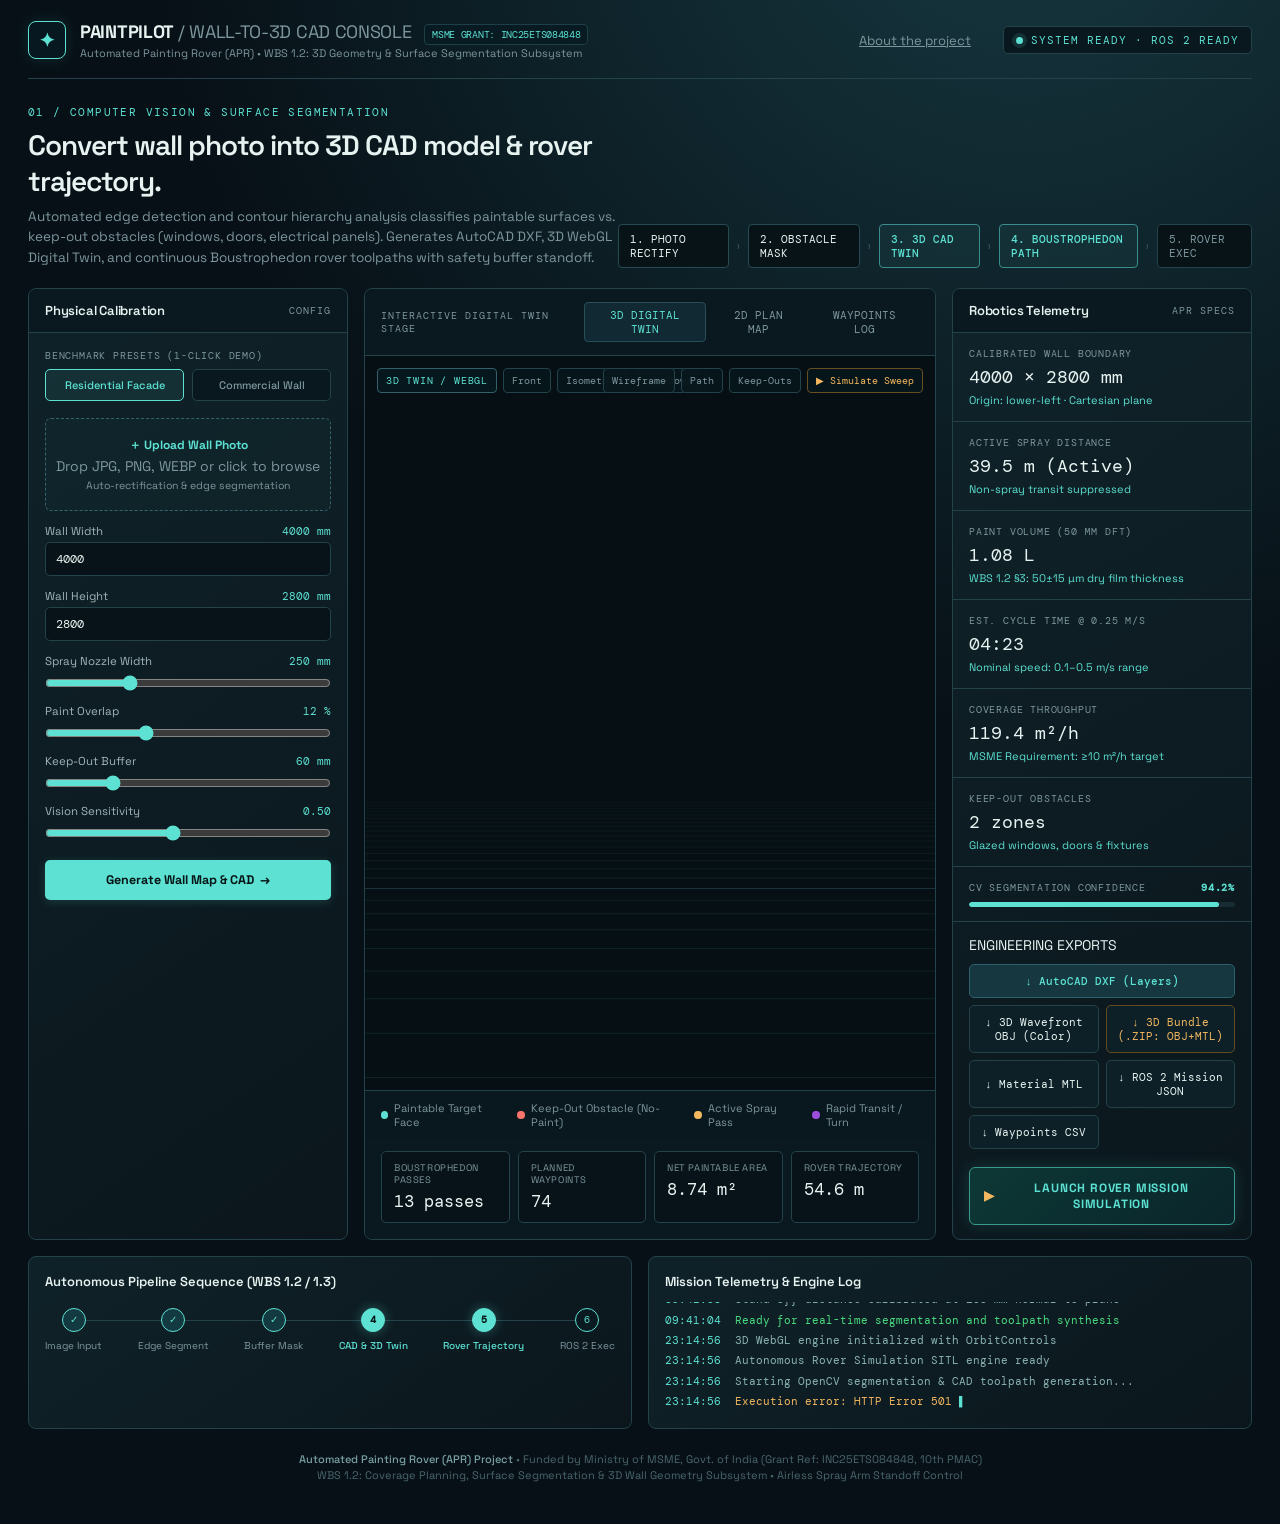
==== templates/index.html @ b4c8cb43 "Add obstacle review panel, fallback banner and null-safe confidence Co-Authored-By: Claude Sonnet 5 " ====
<!DOCTYPE html>
<html lang="en">
<head>
	<meta charset="UTF-8" />
	<meta name="viewport" content="width=device-width, initial-scale=1.0" />
	<title>PaintPilot — Wall-to-3D CAD & Coverage Planning Console</title>
	<link rel="stylesheet" href="/static/style.css" />
</head>
<body>
	<main class="shell">
		<!-- Header Instrumentation Bar -->
		<header>
			<div class="brand">
				<div class="mark">✦</div>
				<div>
					<h1>
						PAINTPILOT <span style="color:var(--muted);font-weight:400">/ WALL-TO-3D CAD CONSOLE</span>
						<span class="grant-tag">MSME GRANT: INC25ETS084848</span>
					</h1>
					<small>Automated Painting Rover (APR) • WBS 1.2: 3D Geometry & Surface Segmentation Subsystem</small>
				</div>
			</div>
			<div class="system-status">
				<a href="/about" style="color:var(--muted);font-size:13px;margin-right:16px;text-decoration:underline;">About the project</a>
				<div class="status-badge">
					<i class="pulse"></i> SYSTEM READY · ROS 2 READY
				</div>
			</div>
		</header>

		<!-- Intro Banner & Pipeline Stage Indicator -->
		<section class="intro">
			<div>
				<div class="eyebrow">01 / COMPUTER VISION & SURFACE SEGMENTATION</div>
				<h2>Convert wall photo into 3D CAD model & rover trajectory.</h2>
				<p>
					Automated edge detection and contour hierarchy analysis classifies paintable surfaces vs. keep-out obstacles (windows, doors, electrical panels). Generates AutoCAD DXF, 3D WebGL Digital Twin, and continuous Boustrophedon rover toolpaths with safety buffer standoff.
				</p>
			</div>
			<div class="pipeline-steps">
				<span class="step-node complete">1. PHOTO RECTIFY</span>
				<i class="arrow">›</i>
				<span class="step-node complete">2. OBSTACLE MASK</span>
				<i class="arrow">›</i>
				<span class="step-node active">3. 3D CAD TWIN</span>
				<i class="arrow">›</i>
				<span class="step-node active">4. BOUSTROPHEDON PATH</span>
				<i class="arrow">›</i>
				<span class="step-node">5. ROVER EXEC</span>
			</div>
		</section>

		<!-- Main 3-Column Engineering Layout -->
		<section class="layout">
			<!-- Left Panel: Input Parameters & Calibration -->
			<aside class="card">
				<div class="card-title">
					Physical Calibration <span>CONFIG</span>
				</div>
				<div class="controls">
					<!-- Preset Benchmark Walls -->
					<div class="preset-group">
						<span class="preset-label">Benchmark Presets (1-Click Demo)</span>
						<div class="preset-pills">
							<button type="button" class="pill-btn active" id="sampleResidential">Residential Facade</button>
							<button type="button" class="pill-btn" id="sampleCommercial">Commercial Wall</button>
						</div>
					</div>

					<!-- Image Upload Zone -->
					<div class="upload" id="dropZone">
						<strong>＋ Upload Wall Photo</strong>
						<span id="fileName">Drop JPG, PNG, WEBP or click to browse</span>
						<small style="color:var(--muted);margin-top:4px;">Auto-rectification & edge segmentation</small>
						<input id="fileInput" type="file" accept="image/*" />
					</div>

					<!-- Physical Wall Dimension Inputs -->
					<div class="param-group">
						<label for="width">Wall Width <b><span id="widthValue">4000</span> mm</b></label>
						<input id="width" type="number" min="1000" max="50000" step="100" value="4000" />
					</div>

					<div class="param-group">
						<label for="height">Wall Height <b><span id="heightValue">2800</span> mm</b></label>
						<input id="height" type="number" min="1000" max="30000" step="100" value="2800" />
					</div>

					<!-- Spray & Rover Parameters -->
					<div class="param-group">
						<label for="sprayWidth">Spray Nozzle Width <b><span id="sprayValue">250</span> mm</b></label>
						<input id="sprayWidth" type="range" min="150" max="500" step="10" value="250" />
					</div>

					<div class="param-group">
						<label for="overlap">Paint Overlap <b><span id="overlapValue">12</span> %</b></label>
						<input id="overlap" type="range" min="0" max="35" step="1" value="12" />
					</div>

					<div class="param-group">
						<label for="safetyBuffer">Keep-Out Buffer <b><span id="bufferValue">60</span> mm</b></label>
						<input id="safetyBuffer" type="range" min="20" max="200" step="10" value="60" />
					</div>

					<div class="param-group">
						<label for="sensitivity">Vision Sensitivity <b><span id="sensitivityValue">0.50</span></b></label>
						<input id="sensitivity" type="range" min="0.1" max="1.0" step="0.05" value="0.5" />
					</div>

					<button class="primary-btn" id="generate">Generate Wall Map & CAD &nbsp;→</button>
				</div>
			</aside>

			<!-- Center Stage: 3D Digital Twin Viewport & 2D Map -->
			<section class="card center-card">
				<div class="card-title">
					<span>Interactive Digital Twin Stage</span>
					<div class="view-tabs">
						<button type="button" class="view-tab-btn active" id="tab3d">3D DIGITAL TWIN</button>
						<button type="button" class="view-tab-btn" id="tab2d">2D PLAN MAP</button>
						<button type="button" class="view-tab-btn" id="tabTelemetry">WAYPOINTS LOG</button>
					</div>
				</div>

				<div class="viewport-container">
					<!-- 3D WebGL Canvas Container -->
					<div id="viewport3d">
						<!-- Top Left Floating Badges -->
						<div class="viewport-overlay">
							<span class="stage-badge">3D TWIN / WEBGL</span>
							<button type="button" class="tool-badge" id="resetViewBtn" title="Reset Camera to Front View">Front</button>
							<button type="button" class="tool-badge" id="isoViewBtn" title="Isometric 3D Perspective">Isometric</button>
							<button type="button" class="tool-badge" id="topDownViewBtn" title="Top-down Orthogonal View">Top-Down</button>
						</div>

						<!-- Top Right Floating Tool Controls -->
						<div class="viewport-overlay-right">
							<button type="button" class="tool-badge" id="wireframeBtn" title="Toggle Wireframe Mesh">Wireframe</button>
							<button type="button" class="tool-badge" id="togglePathBtn" title="Toggle Toolpath Trajectory">Path</button>
							<button type="button" class="tool-badge" id="toggleObstaclesBtn" title="Toggle Keep-Out Obstacles">Keep-Outs</button>
							<button type="button" class="tool-badge" id="simPlayBtn" style="color:var(--amber);border-color:#684f22;" title="Simulate Rover Nozzle Sweeps">▶ Simulate Sweep</button>
						</div>
					</div>

					<!-- 2D High-Resolution Map Canvas -->
					<div id="viewport2d">
						<canvas id="canvas2d" width="1200" height="720"></canvas>
					</div>

					<!-- Telemetry Table View -->
					<div id="telemetryView">
						<table class="telemetry-table">
							<thead>
								<tr>
									<th>SEQ</th>
									<th>X (mm)</th>
									<th>Y (mm)</th>
									<th>Z STANDOFF (mm)</th>
									<th>SPRAY SOLENOID</th>
									<th>PASS TYPE</th>
									<th>ROW #</th>
								</tr>
							</thead>
							<tbody id="telemetryBody">
								<!-- Populated dynamically via JS -->
							</tbody>
						</table>
					</div>
				</div>

				<!-- Legend Color Codes -->
				<div class="legend-bar">
					<span class="paintable"><i></i> Paintable Target Face</span>
					<span class="obstacle"><i></i> Keep-Out Obstacle (No-Paint)</span>
					<span class="toolpath"><i></i> Active Spray Pass</span>
					<span class="transit"><i></i> Rapid Transit / Turn</span>
				</div>

				<!-- Real-time Engineering Metrics Bar -->
				<div class="metrics">
					<div class="metric">
						<small>Boustrophedon Passes</small>
						<strong id="layoutValue">13 passes</strong>
					</div>
					<div class="metric">
						<small>Planned Waypoints</small>
						<strong id="cellsValue">74</strong>
					</div>
					<div class="metric">
						<small>Net Paintable Area</small>
						<strong id="areaValue">8.74 m²</strong>
					</div>
					<div class="metric">
						<small>Rover Trajectory</small>
						<strong id="distanceValue">54.6 m</strong>
					</div>
				</div>
			</section>

			<!-- Right Panel: Telemetry Status & CAD Exports -->
			<aside class="card right-card">
				<div class="card-title">
					Robotics Telemetry <span>APR SPECS</span>
				</div>

				<div class="readout">
					<div class="k">Calibrated Wall Boundary</div>
					<div class="v" id="statusWallBoundary">4000 × 2800 mm</div>
					<div class="sub">Origin: lower-left · Cartesian plane</div>
				</div>

				<div class="readout">
					<div class="k">Active Spray Distance</div>
					<div class="v" id="statusSprayDist">39.5 m (Active)</div>
					<div class="sub">Non-spray transit suppressed</div>
				</div>

				<div class="readout">
					<div class="k">Paint Volume (50 µm DFT)</div>
					<div class="v" id="paintVolValue">1.08 L</div>
					<div class="sub">WBS 1.2 §3: 50±15 µm dry film thickness</div>
				</div>

				<div class="readout">
					<div class="k">Est. Cycle Time @ 0.25 m/s</div>
					<div class="v" id="cycleTimeValue">04:23</div>
					<div class="sub">Nominal speed: 0.1–0.5 m/s range</div>
				</div>

				<div class="readout">
					<div class="k">Coverage Throughput</div>
					<div class="v" id="throughputValue">119.4 m²/h</div>
					<div class="sub">MSME Requirement: ≥10 m²/h target</div>
				</div>

				<div class="readout">
					<div class="k">Keep-Out Obstacles</div>
					<div class="v" id="activeObstacleCount">2 zones</div>
					<div class="sub">Glazed windows, doors & fixtures</div>
				</div>

				<div class="confidence">
					<div class="k">
						CV SEGMENTATION CONFIDENCE
						<b id="confidenceValue" style="float:right;color:var(--cyan)">94.2%</b>
					</div>
					<div class="bar"><div id="confidenceBar" style="width:94%;"></div></div>
				</div>

				<div class="detector-banner" id="detectorBanner" hidden>
						Trained model not loaded. Using basic edge detection, which is less reliable on real walls.
					</div>

					<div class="review-panel" id="reviewPanel" hidden>
						<div class="k">Obstacles to review <b id="reviewCount">0</b></div>
						<p class="review-hint">The detector was unsure about these. Paint keeps clear of them until you confirm a class or dismiss them.</p>
						<div id="reviewList"></div>
					</div>

					<!-- Multi-Format CAD & Robotics Mission Exports -->
				<div class="exports">
					<div class="k" style="margin-bottom:2px;">ENGINEERING EXPORTS</div>
						<div class="export-caution" id="exportCaution" hidden></div>
					<div class="export-grid">
						<button type="button" class="export-btn primary-export" data-export="dxf">
							↓ AutoCAD DXF (Layers)
						</button>
						<button type="button" class="export-btn" data-export="obj">
							↓ 3D Wavefront OBJ (Color)
						</button>
						<button type="button" class="export-btn" data-export="zip" style="color:var(--amber);border-color:#654c1f;">
							↓ 3D Bundle (.ZIP: OBJ+MTL)
						</button>
						<button type="button" class="export-btn" data-export="mtl">
							↓ Material MTL
						</button>
						<button type="button" class="export-btn" data-export="json">
							↓ ROS 2 Mission JSON
						</button>
						<button type="button" class="export-btn" data-export="csv">
							↓ Waypoints CSV
						</button>
					</div>
					<!-- Primary Mission Simulation Trigger -->
					<button type="button" class="sim-launch-btn" id="openSimBtn">
						<span class="sim-launch-icon">▶</span> LAUNCH ROVER MISSION SIMULATION
					</button>
				</div>
			</aside>
		</section>

		<!-- Bottom Instrumentation: Pipeline Timeline & System Log -->
		<section class="bottom">
			<div class="card">
				<h3>Autonomous Pipeline Sequence (WBS 1.2 / 1.3)</h3>
				<div class="timeline">
					<div class="event complete">
						<div class="dot">✓</div>
						<small>Image Input</small>
					</div>
					<div class="event complete">
						<div class="dot">✓</div>
						<small>Edge Segment</small>
					</div>
					<div class="event complete">
						<div class="dot">✓</div>
						<small>Buffer Mask</small>
					</div>
					<div class="event active">
						<div class="dot">4</div>
						<small>CAD & 3D Twin</small>
					</div>
					<div class="event active">
						<div class="dot">5</div>
						<small>Rover Trajectory</small>
					</div>
					<div class="event">
						<div class="dot">6</div>
						<small>ROS 2 Exec</small>
					</div>
				</div>
			</div>

			<div class="card">
				<h3>Mission Telemetry & Engine Log</h3>
				<div class="terminal" id="log">
					<div><b>09:41:01</b> &nbsp;PaintPilot CV Geometry Engine initialized</div>
					<div><b>09:41:02</b> &nbsp;MSME Grant Ref: INC25ETS084848 compliance verified</div>
					<div><b>09:41:03</b> &nbsp;Stand-off distance calibrated at 250 mm normal to plane</div>
					<div class="success"><b>09:41:04</b> &nbsp;Ready for real-time segmentation and toolpath synthesis <span class="cursor">▌</span></div>
				</div>
			</div>
		</section>

		<!-- Footer Citation -->
		<footer>
			<strong>Automated Painting Rover (APR) Project</strong> • Funded by Ministry of MSME, Govt. of India (Grant Ref: INC25ETS084848, 10th PMAC)
			<br />
			WBS 1.2: Coverage Planning, Surface Segmentation & 3D Wall Geometry Subsystem • Airless Spray Arm Standoff Control
		</footer>
	</main>

	<!-- Full-Screen Autonomous Rover Simulation Modal Deck -->
	<section class="sim-modal-overlay" id="simModalOverlay" style="display:none;">
		<div class="sim-deck">
			<!-- Sim Header -->
			<header class="sim-header">
				<div class="brand">
					<div class="mark">✦</div>
					<div>
						<h2>APR-01 AUTONOMOUS MISSION SIMULATION</h2>
						<small>Real-time Kinematic Coverage & Keep-Out Obstacle Avoidance · MSME Ref: INC25ETS084848</small>
					</div>
				</div>

				<div class="sim-mission-controls">
					<!-- Play/Pause/Reset Controls -->
					<div class="sim-btn-group">
						<button type="button" class="sim-ctrl-btn primary" id="simStartBtn">▶ Start Simulation</button>
						<button type="button" class="sim-ctrl-btn" id="simPauseBtn">⏸ Pause</button>
						<button type="button" class="sim-ctrl-btn" id="simResetBtn">↺ Reset</button>
					</div>

					<!-- Speed Controls -->
					<div class="sim-btn-group">
						<button type="button" class="sim-speed-btn active" data-speed="1">1×</button>
						<button type="button" class="sim-speed-btn" data-speed="2">2×</button>
						<button type="button" class="sim-speed-btn" data-speed="5">5×</button>
					</div>

					<!-- View Mode Controls -->
					<div class="sim-btn-group">
						<button type="button" class="sim-mode-btn active" data-mode="hybrid">Hybrid</button>
						<button type="button" class="sim-mode-btn" data-mode="cells">Grid Cells</button>
						<button type="button" class="sim-mode-btn" data-mode="realistic">Realistic</button>
					</div>

					<!-- Close Button -->
					<button type="button" class="sim-close-btn" id="closeSimBtn">✕ Back to Console</button>
				</div>
			</header>

			<!-- Sim Main Stage -->
			<div class="sim-stage-layout">
				<!-- Left Canvas Area -->
				<div class="sim-canvas-panel">
					<div class="sim-canvas-wrap" id="simCanvasWrap">
						<canvas id="simCanvas"></canvas>
					</div>
					<!-- Sub-bar with legends -->
					<div class="sim-legend-bar">
						<span><i style="background:#5ce1d2;"></i> Painted Surface (50µm DFT)</span>
						<span><i style="background:#fa746e;"></i> Keep-Out Obstacle (No-Paint)</span>
						<span><i style="background:#f4b860;"></i> Rover Active Spray Fan</span>
						<span><i style="background:#9d4edd;"></i> Rapid Bypass Transit</span>
						<span style="margin-left:auto;color:var(--muted);font-size:10.5px;">Adhesion Mode: Continuous Vacuum Grip ≥ 2x Body Weight</span>
					</div>
				</div>

				<!-- Right Telemetry Cockpit -->
				<aside class="sim-telemetry-panel">
					<div class="sim-telemetry-header">
						<span>ROVER TELEMETRY</span>
						<span class="status-indicator live"><i class="pulse"></i> TELEMETRY LIVE</span>
					</div>

					<div class="sim-telemetry-readouts">
						<div class="sim-readout-card">
							<small>Rover Operational State</small>
							<strong id="simRoverStatus">IDLE</strong>
							<span class="telemetry-badge bypass-transit" id="simSolenoidState">CLOSED · STANDBY</span>
						</div>

						<div class="sim-readout-grid">
							<div class="sim-mini-card">
								<small>Position X</small>
								<strong id="simPosX">0 mm</strong>
							</div>
							<div class="sim-mini-card">
								<small>Position Y</small>
								<strong id="simPosY">0 mm</strong>
							</div>
							<div class="sim-mini-card">
								<small>Z Standoff</small>
								<strong id="simPosZ">250.0 mm</strong>
							</div>
							<div class="sim-mini-card">
								<small>Vacuum Force</small>
								<strong id="simVacuumForce">320 N</strong>
							</div>
						</div>

						<div class="sim-readout-card">
							<div style="display:flex;justify-content:space-between;align-items:center;">
								<small>Waypoint Trajectory Progress</small>
								<b id="simProgressPct" style="color:var(--cyan);font:11px 'DM Mono';">0%</b>
							</div>
							<div class="sim-bar-wrap">
								<div id="simProgressBar" style="width:0%;"></div>
							</div>
							<div style="display:flex;justify-content:space-between;margin-top:6px;font:11px 'DM Mono';color:var(--muted);">
								<span>Waypoint Index</span>
								<strong id="simWpProgress" style="color:var(--text);">0 / 0</strong>
							</div>
						</div>

						<div class="sim-readout-grid">
							<div class="sim-mini-card">
								<small>Area Covered</small>
								<strong id="simAreaCovered" style="color:var(--cyan);">0.00 m²</strong>
							</div>
							<div class="sim-mini-card">
								<small>Paint Consumed</small>
								<strong id="simPaintVolume" style="color:var(--amber);">0.00 L</strong>
							</div>
							<div class="sim-mini-card">
								<small>Target DFT</small>
								<strong style="color:var(--text);">50 µm</strong>
							</div>
							<div class="sim-mini-card">
								<small>Mission Time</small>
								<strong id="simElapsedTime">00:00</strong>
							</div>
						</div>

						<!-- Live Mission Terminal Log -->
						<div class="sim-terminal-wrap">
							<div class="sim-terminal-title">ROVER EVENT LOG (SITL)</div>
							<div class="sim-terminal" id="simTerminal">
								<div class="sim-log-line info"><b>00:00:00</b> &nbsp;Autonomous SITL subsystem initialized</div>
								<div class="sim-log-line info"><b>00:00:01</b> &nbsp;Wall coordinate frame calibrated [WALL-X / WALL-Y]</div>
								<div class="sim-log-line warn"><b>00:00:01</b> &nbsp;Keep-out safety standoff buffer active (60 mm)</div>
							</div>
						</div>
					</div>
				</aside>
			</div>
		</div>
	</section>

	<!-- Scripts: Three.js 3D WebGL Engine, OrbitControls, 3D Twin Viewer, Rover Simulation Engine, and App Controller -->
	<script src="/static/three.min.js"></script>
	<script src="/static/OrbitControls.js"></script>
	<script src="/static/viewer3d.js"></script>
	<script src="/static/rover_sim.js"></script>
	<script src="/static/app.js"></script>
</body>
</html>
---- static/style.css ----
@import url('https://fonts.googleapis.com/css2?family=DM+Mono:ital,wght@0,400;0,500;1,400&family=Space+Grotesk:wght@400;500;600;700&display=swap');

:root {
	--bg: #071016;
	--panel: #0d1b22;
	--panel-card: linear-gradient(145deg, #10232aee, #0b171de9);
	--line: #23424a;
	--line-light: #31535d;
	--muted: #7d969d;
	--text: #e7f3f1;
	--cyan: #5ce1d2;
	--cyan-dim: #5ce1d222;
	--amber: #f4b860;
	--red: #fa746e;
	--green: #4ade80;
}

* {
	box-sizing: border-box;
}

body {
	margin: 0;
	min-height: 100vh;
	color: var(--text);
	background: radial-gradient(circle at 80% -10%, #173841 0, transparent 45%), var(--bg);
	font: 14px 'Space Grotesk', sans-serif;
	-webkit-font-smoothing: antialiased;
}

button, input, select {
	font: inherit;
}

.shell {
	max-width: 1600px;
	margin: auto;
	padding: 20px 28px 40px;
}

/* Header & Instrumentation Bar */
header {
	display: flex;
	justify-content: space-between;
	align-items: center;
	border-bottom: 1px solid var(--line);
	padding-bottom: 18px;
}

.brand {
	display: flex;
	gap: 14px;
	align-items: center;
}

.mark {
	width: 38px;
	height: 38px;
	display: grid;
	place-items: center;
	border: 1px solid var(--cyan);
	color: var(--cyan);
	border-radius: 8px;
	font-weight: 700;
	font-size: 19px;
	background: #081820;
	box-shadow: 0 0 16px var(--cyan-dim);
}

h1 {
	margin: 0;
	font-size: 18px;
	letter-spacing: -0.3px;
	font-weight: 700;
}

.brand small {
	color: var(--muted);
	display: block;
	margin-top: 3px;
	font-size: 11px;
}

.grant-tag {
	font: 10px 'DM Mono', monospace;
	background: #081b22;
	border: 1px solid #1e3f48;
	color: var(--cyan);
	padding: 3px 7px;
	border-radius: 4px;
	margin-left: 8px;
}

.system-status {
	display: flex;
	align-items: center;
	gap: 16px;
}

.status-badge {
	color: var(--cyan);
	display: flex;
	align-items: center;
	gap: 8px;
	font: 11px 'DM Mono', monospace;
	text-transform: uppercase;
	letter-spacing: 1px;
	background: #09171e;
	border: 1px solid var(--line);
	padding: 6px 12px;
	border-radius: 5px;
}

.pulse {
	width: 7px;
	height: 7px;
	background: var(--cyan);
	border-radius: 50%;
	box-shadow: 0 0 0 4px var(--cyan-dim);
	animation: pulseGlow 2s infinite;
}

@keyframes pulseGlow {
	0%, 100% { box-shadow: 0 0 0 4px var(--cyan-dim); }
	50% { box-shadow: 0 0 0 8px #5ce1d208; }
}

/* Intro banner */
.intro {
	display: flex;
	justify-content: space-between;
	align-items: flex-end;
	padding: 26px 0 20px;
}

.eyebrow {
	color: var(--cyan);
	font: 11px 'DM Mono', monospace;
	letter-spacing: 1.4px;
	text-transform: uppercase;
	margin-bottom: 8px;
}

h2 {
	font-size: 28px;
	letter-spacing: -1px;
	margin: 0;
	font-weight: 600;
}

.intro p {
	margin: 8px 0 0;
	color: var(--muted);
	max-width: 680px;
	line-height: 1.5;
	font-size: 13.5px;
}

.pipeline-steps {
	display: flex;
	gap: 6px;
	align-items: center;
	color: var(--muted);
	font: 11px 'DM Mono', monospace;
}

.step-node {
	padding: 7px 11px;
	border: 1px solid var(--line);
	border-radius: 4px;
	background: #081318;
}

.step-node.active {
	color: var(--cyan);
	border-color: #398d8b;
	background: #5ce1d20d;
	font-weight: 500;
}

.step-node.complete {
	color: var(--text);
	border-color: #274b53;
}

.arrow {
	color: #38565e;
	font-style: normal;
}

/* Main Layout Grid */
.layout {
	display: grid;
	grid-template-columns: 320px 1fr 300px;
	gap: 16px;
	align-items: stretch;
}

.card {
	border: 1px solid var(--line);
	border-radius: 8px;
	background: var(--panel-card);
	overflow: hidden;
	display: flex;
	flex-direction: column;
}

.card-title {
	display: flex;
	justify-content: space-between;
	align-items: center;
	padding: 13px 16px;
	border-bottom: 1px solid var(--line);
	font-weight: 600;
	font-size: 13px;
	letter-spacing: -0.2px;
	background: #0a181f;
}

.card-title span {
	color: var(--muted);
	font: 10px 'DM Mono', monospace;
	letter-spacing: 1px;
	text-transform: uppercase;
}

/* Left Configuration Panel */
.controls {
	padding: 16px;
	display: flex;
	flex-direction: column;
	gap: 13px;
}

.preset-group {
	margin-bottom: 4px;
}

.preset-label {
	display: block;
	color: var(--muted);
	font: 10px 'DM Mono', monospace;
	text-transform: uppercase;
	margin-bottom: 7px;
	letter-spacing: 0.8px;
}

.preset-pills {
	display: grid;
	grid-template-columns: 1fr 1fr;
	gap: 8px;
}

.pill-btn {
	background: #09171e;
	border: 1px solid var(--line);
	color: var(--muted);
	padding: 8px 6px;
	border-radius: 5px;
	cursor: pointer;
	font-size: 11px;
	font-weight: 500;
	text-align: center;
	transition: all 0.15s ease;
}

.pill-btn:hover {
	border-color: var(--cyan);
	color: var(--text);
}

.pill-btn.active {
	border-color: var(--cyan);
	background: #5ce1d214;
	color: var(--cyan);
}

.upload {
	border: 1px dashed #34636b;
	border-radius: 6px;
	text-align: center;
	padding: 18px 10px;
	color: var(--muted);
	cursor: pointer;
	background: #5ce1d206;
	transition: all 0.2s ease;
}

.upload:hover {
	border-color: var(--cyan);
	color: var(--text);
	background: #5ce1d20e;
}

.upload strong {
	display: block;
	color: var(--cyan);
	font-size: 12px;
	margin-bottom: 3px;
}

.upload small {
	display: block;
	font-size: 10.5px;
	color: var(--muted);
}

.upload input {
	display: none;
}

.param-group {
	display: flex;
	flex-direction: column;
	gap: 4px;
}

.param-group label {
	display: flex;
	justify-content: space-between;
	color: #a0b6b9;
	font-size: 11.5px;
}

.param-group label b {
	color: var(--cyan);
	font: 11px 'DM Mono', monospace;
}

input[type=number] {
	width: 100%;
	border: 1px solid var(--line);
	border-radius: 5px;
	background: #071318;
	color: var(--text);
	padding: 8px 10px;
	outline: none;
	font: 12px 'DM Mono', monospace;
}

input[type=number]:focus {
	border-color: var(--cyan);
}

input[type=range] {
	width: 100%;
	accent-color: var(--cyan);
	cursor: pointer;
	margin: 3px 0 0;
}

.primary-btn {
	width: 100%;
	border: 0;
	border-radius: 5px;
	padding: 12px;
	color: #061416;
	background: var(--cyan);
	font-weight: 700;
	font-size: 12.5px;
	cursor: pointer;
	margin-top: 6px;
	box-shadow: 0 2px 10px #5ce1d22b;
	transition: all 0.18s ease;
}

.primary-btn:hover {
	filter: brightness(1.1);
	transform: translateY(-1px);
}

.primary-btn:active {
	transform: translateY(0);
}

/* Center Stage Viewport */
.center-card {
	display: flex;
	flex-direction: column;
	min-height: 520px;
}

.view-tabs {
	display: flex;
	gap: 4px;
}

.view-tab-btn {
	background: transparent;
	border: 1px solid transparent;
	color: var(--muted);
	font: 11px 'DM Mono', monospace;
	padding: 5px 10px;
	border-radius: 4px;
	cursor: pointer;
	transition: all 0.15s ease;
}

.view-tab-btn:hover {
	color: var(--text);
}

.view-tab-btn.active {
	background: #112933;
	border-color: #274f5a;
	color: var(--cyan);
}

.viewport-container {
	position: relative;
	flex: 1;
	background: #060f14;
	height: 480px;
	min-height: 440px;
}

#viewport3d {
	width: 100%;
	height: 100%;
	min-height: 440px;
	display: block;
	cursor: grab;
}

#viewport3d:active {
	cursor: grabbing;
}

#viewport2d {
	width: 100%;
	height: 100%;
	min-height: 440px;
	display: none;
	background: #071217;
}

#canvas2d {
	width: 100%;
	height: 100%;
	display: block;
}

#telemetryView {
	display: none;
	padding: 16px;
	height: 100%;
	max-height: 440px;
	overflow-y: auto;
	font: 11px 'DM Mono', monospace;
	background: #060e12;
	color: #92b8b6;
}

.telemetry-table {
	width: 100%;
	border-collapse: collapse;
}

.telemetry-table th {
	text-align: left;
	color: var(--cyan);
	border-bottom: 1px solid var(--line);
	padding: 8px 6px;
	font-size: 10.5px;
	position: sticky;
	top: 0;
	background: #060e12;
}

.telemetry-table td {
	padding: 6px;
	border-bottom: 1px solid #142a32;
}

.badge-spray-on {
	color: var(--amber);
	font-weight: 500;
}

.badge-spray-off {
	color: var(--red);
}

/* 3D Overlay Controls */
.viewport-overlay {
	position: absolute;
	top: 12px;
	left: 12px;
	display: flex;
	gap: 6px;
	z-index: 10;
}

.stage-badge {
	padding: 5px 8px;
	border: 1px solid #33616b;
	background: #071b20df;
	color: var(--cyan);
	border-radius: 4px;
	font: 10px 'DM Mono', monospace;
	letter-spacing: 0.8px;
	backdrop-filter: blur(4px);
}

.tool-badge {
	padding: 5px 8px;
	border: 1px solid var(--line);
	background: #07171cdf;
	color: var(--muted);
	border-radius: 4px;
	font: 10px 'DM Mono', monospace;
	cursor: pointer;
	backdrop-filter: blur(4px);
	transition: all 0.15s;
}

.tool-badge:hover {
	color: var(--text);
	border-color: var(--cyan);
}

.viewport-overlay-right {
	position: absolute;
	top: 12px;
	right: 12px;
	display: flex;
	gap: 6px;
	z-index: 10;
}

.legend-bar {
	display: flex;
	gap: 16px;
	padding: 10px 16px;
	background: #09171e;
	border-top: 1px solid var(--line);
	color: var(--muted);
	font-size: 11px;
}

.legend-bar span {
	display: flex;
	align-items: center;
	gap: 6px;
}

.legend-bar i {
	width: 8px;
	height: 8px;
	display: inline-block;
	border-radius: 50%;
}

.legend-bar .paintable i { background: var(--cyan); }
.legend-bar .obstacle i { background: var(--red); }
.legend-bar .toolpath i { background: var(--amber); }
.legend-bar .transit i { background: #9d4edd; }

/* Metrics Row below Stage */
.metrics {
	display: grid;
	grid-template-columns: repeat(4, 1fr);
	gap: 8px;
	padding: 12px 16px 16px;
	background: #0a181f;
}

.metric {
	background: #071318;
	border: 1px solid var(--line);
	border-radius: 5px;
	padding: 10px 12px;
}

.metric small {
	color: var(--muted);
	display: block;
	font-size: 9.5px;
	text-transform: uppercase;
	letter-spacing: 0.6px;
}

.metric strong {
	font: 17px 'DM Mono', monospace;
	display: block;
	margin-top: 4px;
	color: var(--text);
}

/* Right Status & Exports Panel */
.readout {
	padding: 14px 16px;
	border-bottom: 1px solid var(--line);
}

.readout .k, .confidence .k {
	color: var(--muted);
	font: 10px 'DM Mono', monospace;
	text-transform: uppercase;
	letter-spacing: 0.8px;
}

.readout .v {
	font: 18px 'DM Mono', monospace;
	margin-top: 5px;
	color: var(--text);
}

.readout .sub {
	color: var(--cyan);
	font-size: 11px;
	margin-top: 4px;
}

.confidence {
	padding: 14px 16px;
}

.bar {
	height: 5px;
	background: #172d33;
	border-radius: 8px;
	overflow: hidden;
	margin-top: 8px;
}

.bar div {
	height: 100%;
	width: 94%;
	background: var(--cyan);
	border-radius: 8px;
	transition: width 0.4s ease;
}

.exports {
	padding: 14px 16px;
	border-top: 1px solid var(--line);
	margin-top: auto;
	display: flex;
	flex-direction: column;
	gap: 8px;
}

.export-grid {
	display: grid;
	grid-template-columns: 1fr 1fr;
	gap: 7px;
}

.export-btn {
	color: var(--text);
	border: 1px solid var(--line);
	background: #0e2027;
	border-radius: 5px;
	padding: 9px 8px;
	cursor: pointer;
	font: 11px 'DM Mono', monospace;
	text-align: center;
	transition: all 0.15s ease;
}

.export-btn:hover {
	border-color: var(--cyan);
	color: var(--cyan);
	background: #112730;
}

.export-btn.primary-export {
	grid-column: span 2;
	background: #163640;
	border-color: #2b616c;
	color: var(--cyan);
	font-weight: 500;
}

.export-btn.primary-export:hover {
	border-color: var(--cyan);
	background: #1c4552;
}

/* Bottom Row */
.bottom {
	margin-top: 16px;
	display: grid;
	grid-template-columns: 1fr 1fr;
	gap: 16px;
}

.bottom .card {
	padding: 16px;
}

.bottom h3 {
	margin: 0 0 12px;
	font-size: 13px;
	font-weight: 600;
	color: var(--text);
}

.timeline {
	display: flex;
	justify-content: space-between;
	position: relative;
	margin-top: 6px;
}

.timeline:before {
	content: '';
	position: absolute;
	top: 12px;
	left: 20px;
	right: 20px;
	height: 1px;
	background: var(--line);
}

.event {
	position: relative;
	text-align: center;
	z-index: 1;
}

.dot {
	width: 24px;
	height: 24px;
	margin: auto;
	border: 1px solid var(--cyan);
	border-radius: 50%;
	background: #091a21;
	color: var(--cyan);
	display: grid;
	place-items: center;
	font: 10px 'DM Mono', monospace;
}

.event.complete .dot {
	background: #133941;
	color: var(--cyan);
}

.event.active .dot {
	background: var(--cyan);
	color: #061518;
	font-weight: 700;
	box-shadow: 0 0 12px #5ce1d255;
}

.event small {
	display: block;
	color: var(--muted);
	margin-top: 7px;
	font-size: 10px;
}

.event.active small {
	color: var(--cyan);
	font-weight: 500;
}

.terminal {
	font: 11px 'DM Mono', monospace;
	color: #8bb3b2;
	line-height: 1.85;
	max-height: 110px;
	overflow-y: auto;
}

.terminal b {
	color: var(--cyan);
	font-weight: 400;
}

.terminal .warn {
	color: var(--amber);
}

.terminal .success {
	color: var(--green);
}

.terminal .cursor {
	color: var(--cyan);
	animation: blink 1s infinite;
}

@keyframes blink {
	50% { opacity: 0; }
}

footer {
	color: #4a676e;
	text-align: center;
	font-size: 11px;
	margin-top: 22px;
	line-height: 1.5;
}

footer strong {
	color: #79a1a4;
	font-weight: 500;
}

/* Responsiveness */
@media (max-width: 1200px) {
	.layout {
		grid-template-columns: 280px 1fr;
	}
	.right-card {
		grid-column: span 2;
		display: grid;
		grid-template-columns: repeat(3, 1fr);
	}
	.right-card .card-title, .right-card .confidence, .right-card .exports {
		grid-column: span 3;
	}
	.metrics {
		grid-template-columns: repeat(2, 1fr);
	}
}

@media (max-width: 780px) {
	.shell {
		padding: 14px 10px;
	}
	header, .intro {
		flex-direction: column;
		align-items: flex-start;
		gap: 14px;
	}
	.layout, .bottom {
		grid-template-columns: 1fr;
	}
	.right-card {
		grid-column: auto;
		display: flex;
	}
	.metrics {
		grid-template-columns: 1fr 1fr;
	}
}

/* Simulation Trigger Button */
.sim-launch-btn {
	margin-top: 10px;
	width: 100%;
	background: linear-gradient(135deg, #0d3835 0%, #0a252b 100%);
	border: 1px solid #389a8c;
	color: var(--cyan);
	padding: 12px 14px;
	border-radius: 6px;
	font: 700 12px 'Space Grotesk', sans-serif;
	letter-spacing: 0.8px;
	cursor: pointer;
	display: flex;
	align-items: center;
	justify-content: center;
	gap: 8px;
	box-shadow: 0 0 16px rgba(92, 225, 210, 0.15);
	transition: all 0.2s ease;
}

.sim-launch-btn:hover {
	background: linear-gradient(135deg, #124d49 0%, #0d363f 100%);
	border-color: var(--cyan);
	box-shadow: 0 0 24px rgba(92, 225, 210, 0.35);
	transform: translateY(-1px);
}

.sim-launch-icon {
	color: var(--amber);
	font-size: 13px;
}

/* Full-Screen Autonomous Simulation Deck */
.sim-modal-overlay {
	position: fixed;
	inset: 0;
	background: rgba(3, 8, 12, 0.94);
	backdrop-filter: blur(12px);
	z-index: 9999;
	display: flex;
	align-items: center;
	justify-content: center;
	padding: 16px;
	animation: fadeIn 0.2s ease;
}

@keyframes fadeIn {
	from { opacity: 0; transform: scale(0.99); }
	to { opacity: 1; transform: scale(1); }
}

.sim-deck {
	width: 98vw;
	max-width: 1720px;
	height: 94vh;
	background: radial-gradient(circle at 80% -10%, #102a31 0%, transparent 45%), #071217;
	border: 1px solid var(--line-light);
	border-radius: 10px;
	display: flex;
	flex-direction: column;
	overflow: hidden;
	box-shadow: 0 20px 60px rgba(0, 0, 0, 0.7);
}

.sim-header {
	display: flex;
	justify-content: space-between;
	align-items: center;
	padding: 14px 22px;
	background: #091921;
	border-bottom: 1px solid var(--line);
}

.sim-header h2 {
	font-size: 17px;
	letter-spacing: -0.2px;
	margin: 0;
}

.sim-header small {
	color: var(--muted);
	font-size: 11px;
	display: block;
	margin-top: 2px;
}

.sim-mission-controls {
	display: flex;
	gap: 12px;
	align-items: center;
}

.sim-btn-group {
	display: flex;
	gap: 4px;
	background: #061116;
	padding: 3px;
	border-radius: 5px;
	border: 1px solid var(--line);
}

.sim-ctrl-btn {
	background: #0a1c22;
	border: 1px solid var(--line);
	color: var(--text);
	padding: 6px 12px;
	border-radius: 4px;
	font: 11px 'DM Mono', monospace;
	cursor: pointer;
	transition: all 0.15s ease;
}

.sim-ctrl-btn:hover {
	border-color: var(--cyan);
	color: var(--cyan);
}

.sim-ctrl-btn.primary {
	background: #143d3b;
	border-color: #359688;
	color: var(--cyan);
	font-weight: 600;
}

.sim-ctrl-btn.primary:hover {
	background: #1a514e;
	border-color: var(--cyan);
}

.sim-speed-btn, .sim-mode-btn {
	background: transparent;
	border: 1px solid transparent;
	color: var(--muted);
	padding: 5px 10px;
	border-radius: 3px;
	font: 11px 'DM Mono', monospace;
	cursor: pointer;
	transition: all 0.15s;
}

.sim-speed-btn:hover, .sim-mode-btn:hover {
	color: var(--text);
}

.sim-speed-btn.active, .sim-mode-btn.active {
	background: #112d37;
	border-color: #275764;
	color: var(--cyan);
	font-weight: 500;
}

.sim-close-btn {
	background: #182025;
	border: 1px solid #2e3e44;
	color: #9ab3b7;
	padding: 7px 14px;
	border-radius: 5px;
	font: 11px 'DM Mono', monospace;
	cursor: pointer;
	transition: all 0.15s;
}

.sim-close-btn:hover {
	border-color: var(--red);
	color: var(--red);
}

/* Sim Stage Layout (2-Column) */
.sim-stage-layout {
	display: grid;
	grid-template-columns: 1fr 340px;
	flex: 1;
	overflow: hidden;
}

.sim-canvas-panel {
	display: flex;
	flex-direction: column;
	background: #060f14;
	position: relative;
	border-right: 1px solid var(--line);
	overflow: hidden;
}

.sim-canvas-wrap {
	flex: 1;
	width: 100%;
	height: 100%;
	position: relative;
	overflow: hidden;
}

#simCanvas {
	position: absolute;
	inset: 0;
	width: 100%;
	height: 100%;
	display: block;
}

.sim-legend-bar {
	display: flex;
	gap: 16px;
	align-items: center;
	padding: 10px 18px;
	background: #08171f;
	border-top: 1px solid var(--line);
	color: var(--muted);
	font-size: 11px;
}

.sim-legend-bar span {
	display: flex;
	align-items: center;
	gap: 6px;
}

.sim-legend-bar i {
	width: 9px;
	height: 9px;
	border-radius: 50%;
	display: inline-block;
}

/* Right Telemetry Cockpit */
.sim-telemetry-panel {
	background: #08151c;
	display: flex;
	flex-direction: column;
	overflow-y: auto;
}

.sim-telemetry-header {
	display: flex;
	justify-content: space-between;
	align-items: center;
	padding: 13px 16px;
	background: #0a1a23;
	border-bottom: 1px solid var(--line);
	font: 600 12px 'DM Mono', monospace;
	letter-spacing: 0.5px;
}

.status-indicator.live {
	color: var(--cyan);
	font: 10px 'DM Mono', monospace;
	display: flex;
	align-items: center;
	gap: 6px;
}

.sim-telemetry-readouts {
	padding: 14px;
	display: flex;
	flex-direction: column;
	gap: 12px;
}

.sim-readout-card {
	background: #061116;
	border: 1px solid var(--line);
	border-radius: 6px;
	padding: 12px;
	display: flex;
	flex-direction: column;
	gap: 4px;
}

.sim-readout-card small {
	color: var(--muted);
	font: 10px 'DM Mono', monospace;
	text-transform: uppercase;
	letter-spacing: 0.6px;
}

.sim-readout-card strong {
	font: 17px 'DM Mono', monospace;
	color: var(--text);
}

.sim-readout-grid {
	display: grid;
	grid-template-columns: 1fr 1fr;
	gap: 8px;
}

.sim-mini-card {
	background: #061116;
	border: 1px solid var(--line);
	border-radius: 5px;
	padding: 9px 10px;
}

.sim-mini-card small {
	color: var(--muted);
	display: block;
	font: 9.5px 'DM Mono', monospace;
	text-transform: uppercase;
}

.sim-mini-card strong {
	display: block;
	font: 14px 'DM Mono', monospace;
	margin-top: 4px;
	color: var(--text);
}

.sim-bar-wrap {
	height: 6px;
	background: #112830;
	border-radius: 6px;
	overflow: hidden;
	margin-top: 8px;
}

.sim-bar-wrap div {
	height: 100%;
	background: var(--cyan);
	border-radius: 6px;
	transition: width 0.15s ease;
}

.telemetry-badge {
	display: inline-block;
	font: 10px 'DM Mono', monospace;
	padding: 4px 8px;
	border-radius: 4px;
	margin-top: 4px;
	width: fit-content;
}

.telemetry-badge.active-spray {
	background: rgba(244, 184, 96, 0.15);
	border: 1px solid var(--amber);
	color: var(--amber);
}

.telemetry-badge.bypass-transit {
	background: rgba(250, 116, 110, 0.15);
	border: 1px solid var(--red);
	color: var(--red);
}

/* Sim Terminal Log */
.sim-terminal-wrap {
	background: #050d12;
	border: 1px solid var(--line);
	border-radius: 6px;
	overflow: hidden;
	margin-top: 2px;
}

.sim-terminal-title {
	background: #08161d;
	border-bottom: 1px solid var(--line);
	padding: 6px 10px;
	color: var(--muted);
	font: 10px 'DM Mono', monospace;
	letter-spacing: 0.6px;
}

.sim-terminal {
	padding: 10px;
	height: 120px;
	overflow-y: auto;
	font: 10.5px 'DM Mono', monospace;
	line-height: 1.7;
	color: #8bb3b2;
}

.sim-log-line b {
	color: var(--cyan);
	font-weight: 400;
}

.sim-log-line.warn {
	color: var(--amber);
}

.sim-log-line.success {
	color: var(--green);
}

/* Detector status and obstacle review */
[hidden] {
	display: none !important;
}

.detector-banner {
	margin: 0 16px 12px;
	padding: 10px 12px;
	border: 1px solid #684f22;
	border-radius: 5px;
	background: #2a2110;
	color: var(--amber);
	font-size: 11.5px;
	line-height: 1.5;
}

.review-panel {
	padding: 14px 16px;
	border-top: 1px solid var(--line);
}

.review-panel .k {
	color: var(--muted);
	font: 10px 'DM Mono', monospace;
	text-transform: uppercase;
	letter-spacing: 0.8px;
}

.review-panel .k b {
	float: right;
	color: var(--amber);
}

.review-hint {
	margin: 8px 0 10px;
	color: var(--muted);
	font-size: 11.5px;
	line-height: 1.5;
}

.review-row {
	border: 1px solid var(--line);
	border-radius: 5px;
	padding: 8px 10px;
	margin-bottom: 8px;
	background: #0e2027;
}

.review-info {
	font: 11px 'DM Mono', monospace;
	color: var(--text);
	margin-bottom: 6px;
}

.review-info span {
	color: var(--muted);
}

.review-actions {
	display: flex;
	gap: 6px;
}

.review-select {
	flex: 1;
	min-width: 0;
	background: #071016;
	color: var(--text);
	border: 1px solid var(--line-light);
	border-radius: 4px;
	padding: 5px 6px;
	font: 11px 'DM Mono', monospace;
}

.export-caution {
	color: var(--amber);
	font-size: 11px;
	line-height: 1.5;
}
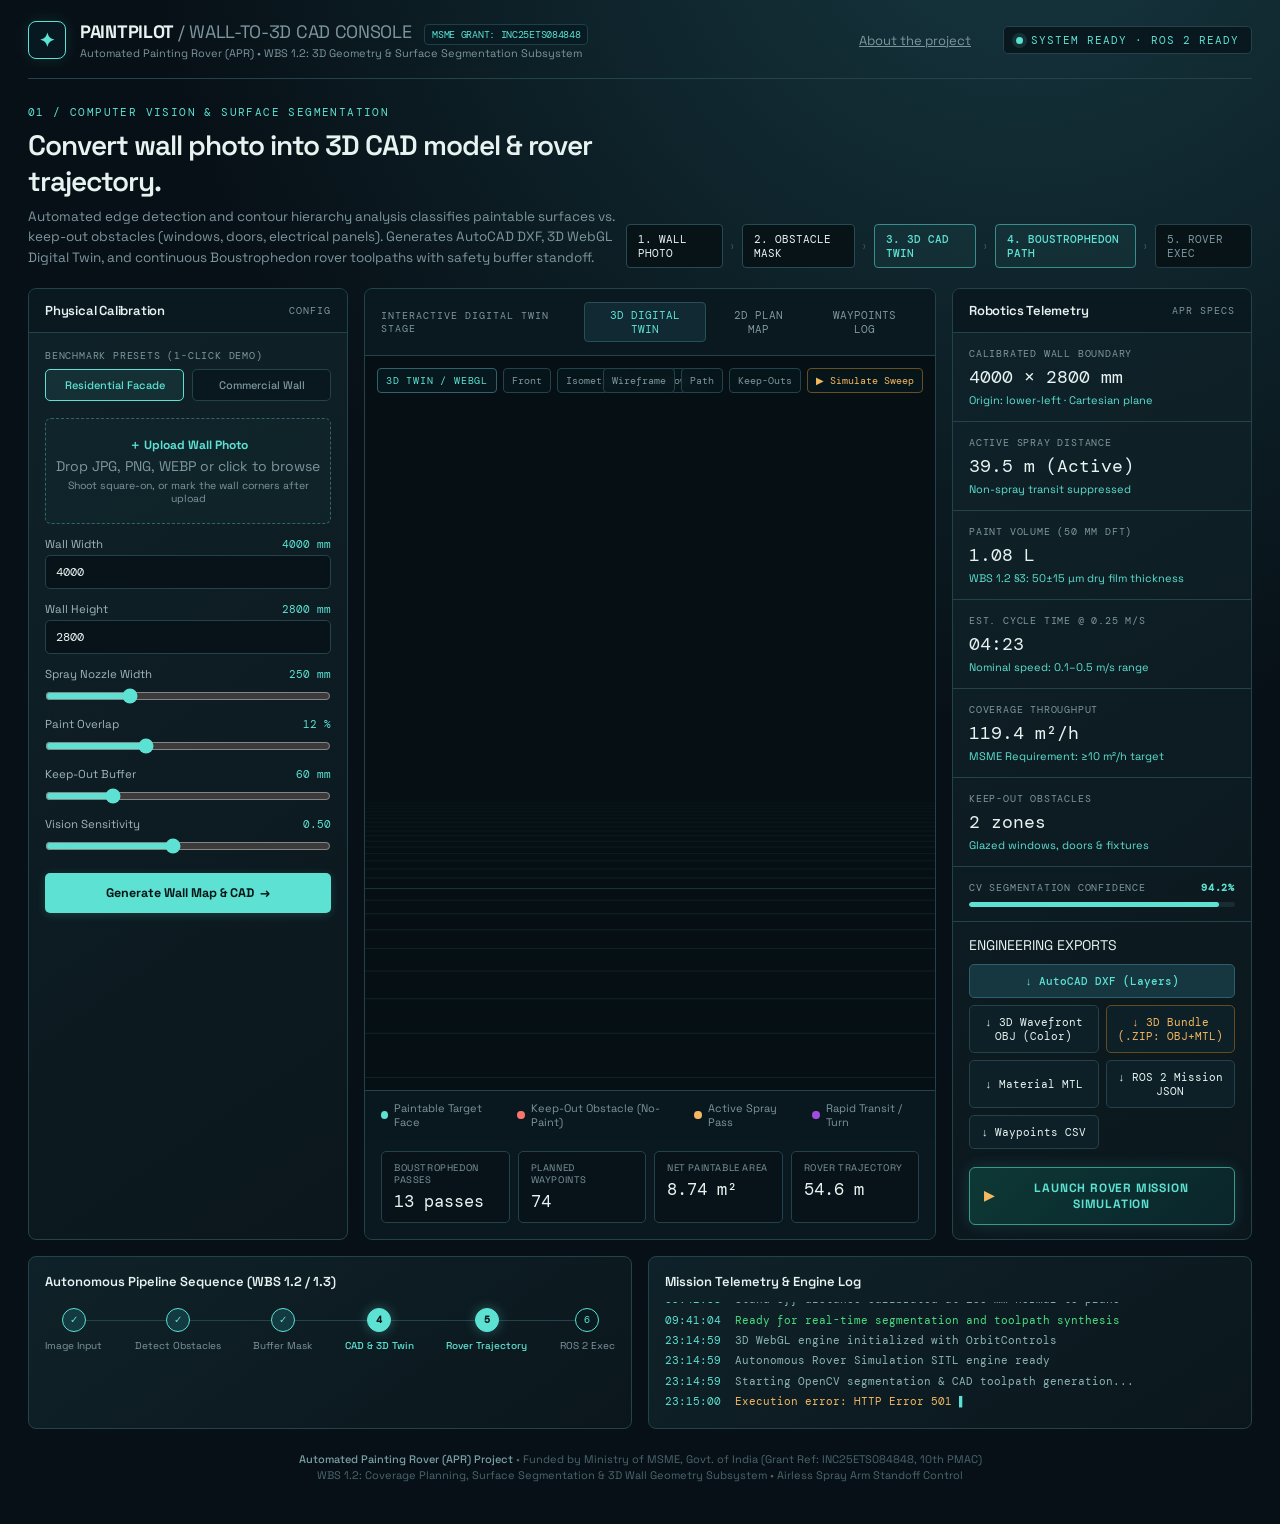
==== commit d5fc0073: "Add wall corner picker and correct rectification labels Co-Authored-By: Claude Sonnet 5 <noreply@ant" ====
--- a/templates/index.html
+++ b/templates/index.html
@@ -38,7 +38,7 @@
 				</p>
 			</div>
 			<div class="pipeline-steps">
-				<span class="step-node complete">1. PHOTO RECTIFY</span>
+				<span class="step-node complete">1. WALL PHOTO</span>
 				<i class="arrow">›</i>
 				<span class="step-node complete">2. OBSTACLE MASK</span>
 				<i class="arrow">›</i>
@@ -71,8 +71,13 @@
 					<div class="upload" id="dropZone">
 						<strong>＋ Upload Wall Photo</strong>
 						<span id="fileName">Drop JPG, PNG, WEBP or click to browse</span>
-						<small style="color:var(--muted);margin-top:4px;">Auto-rectification & edge segmentation</small>
+						<small style="color:var(--muted);margin-top:4px;">Shoot square-on, or mark the wall corners after upload</small>
 						<input id="fileInput" type="file" accept="image/*" />
+					</div>
+
+					<div class="corners-row" id="cornersRow" hidden>
+						<button type="button" class="pill-btn" id="cornersBtn">Mark wall corners</button>
+						<small id="cornersStatus" style="color:var(--muted);">Whole photo is treated as the wall.</small>
 					</div>
 
 					<!-- Physical Wall Dimension Inputs -->
@@ -300,7 +305,7 @@
 					</div>
 					<div class="event complete">
 						<div class="dot">✓</div>
-						<small>Edge Segment</small>
+						<small>Detect Obstacles</small>
 					</div>
 					<div class="event complete">
 						<div class="dot">✓</div>
@@ -339,6 +344,21 @@
 			WBS 1.2: Coverage Planning, Surface Segmentation & 3D Wall Geometry Subsystem • Airless Spray Arm Standoff Control
 		</footer>
 	</main>
+
+	<!-- Wall corner picker -->
+	<section class="corner-modal" id="cornerModal" style="display:none;" role="dialog" aria-modal="true" aria-labelledby="cornerTitle">
+		<div class="corner-dialog">
+			<h3 id="cornerTitle">Mark the wall corners</h3>
+			<p id="cornerHint">Click the wall's top-left corner.</p>
+			<canvas id="cornerCanvas" width="900" height="600"></canvas>
+			<div class="corner-actions">
+				<button type="button" class="pill-btn" id="cornerUndoBtn">Undo last point</button>
+				<button type="button" class="pill-btn" id="cornerClearBtn">Use whole photo</button>
+				<button type="button" class="pill-btn" id="cornerCancelBtn">Cancel</button>
+				<button type="button" class="primary-btn" id="cornerApplyBtn" disabled>Apply corners</button>
+			</div>
+		</div>
+	</section>
 
 	<!-- Full-Screen Autonomous Rover Simulation Modal Deck -->
 	<section class="sim-modal-overlay" id="simModalOverlay" style="display:none;">
@@ -483,6 +503,7 @@
 	<script src="/static/OrbitControls.js"></script>
 	<script src="/static/viewer3d.js"></script>
 	<script src="/static/rover_sim.js"></script>
+	<script src="/static/corner_picker.js"></script>
 	<script src="/static/app.js"></script>
 </body>
 </html>
--- a/static/style.css
+++ b/static/style.css
@@ -1301,3 +1301,64 @@
 	font-size: 11px;
 	line-height: 1.5;
 }
+
+/* Wall corner picker */
+.corners-row {
+	display: flex;
+	flex-direction: column;
+	gap: 6px;
+	margin-bottom: 10px;
+}
+
+.corner-modal {
+	position: fixed;
+	inset: 0;
+	z-index: 60;
+	align-items: center;
+	justify-content: center;
+	background: rgba(4, 10, 13, 0.86);
+	padding: 20px;
+}
+
+.corner-dialog {
+	background: var(--panel);
+	border: 1px solid var(--line-light);
+	border-radius: 8px;
+	padding: 18px;
+	max-width: 940px;
+	width: 100%;
+}
+
+.corner-dialog h3 {
+	margin: 0 0 4px;
+	font-size: 15px;
+}
+
+.corner-dialog p {
+	margin: 0 0 12px;
+	color: var(--cyan);
+	font-size: 12.5px;
+}
+
+.corner-dialog canvas {
+	display: block;
+	width: 100%;
+	height: auto;
+	background: var(--bg);
+	border: 1px solid var(--line);
+	border-radius: 5px;
+	cursor: crosshair;
+}
+
+.corner-actions {
+	display: flex;
+	flex-wrap: wrap;
+	gap: 8px;
+	margin-top: 12px;
+}
+
+.corner-actions .primary-btn {
+	width: auto;
+	padding: 9px 16px;
+	margin-left: auto;
+}
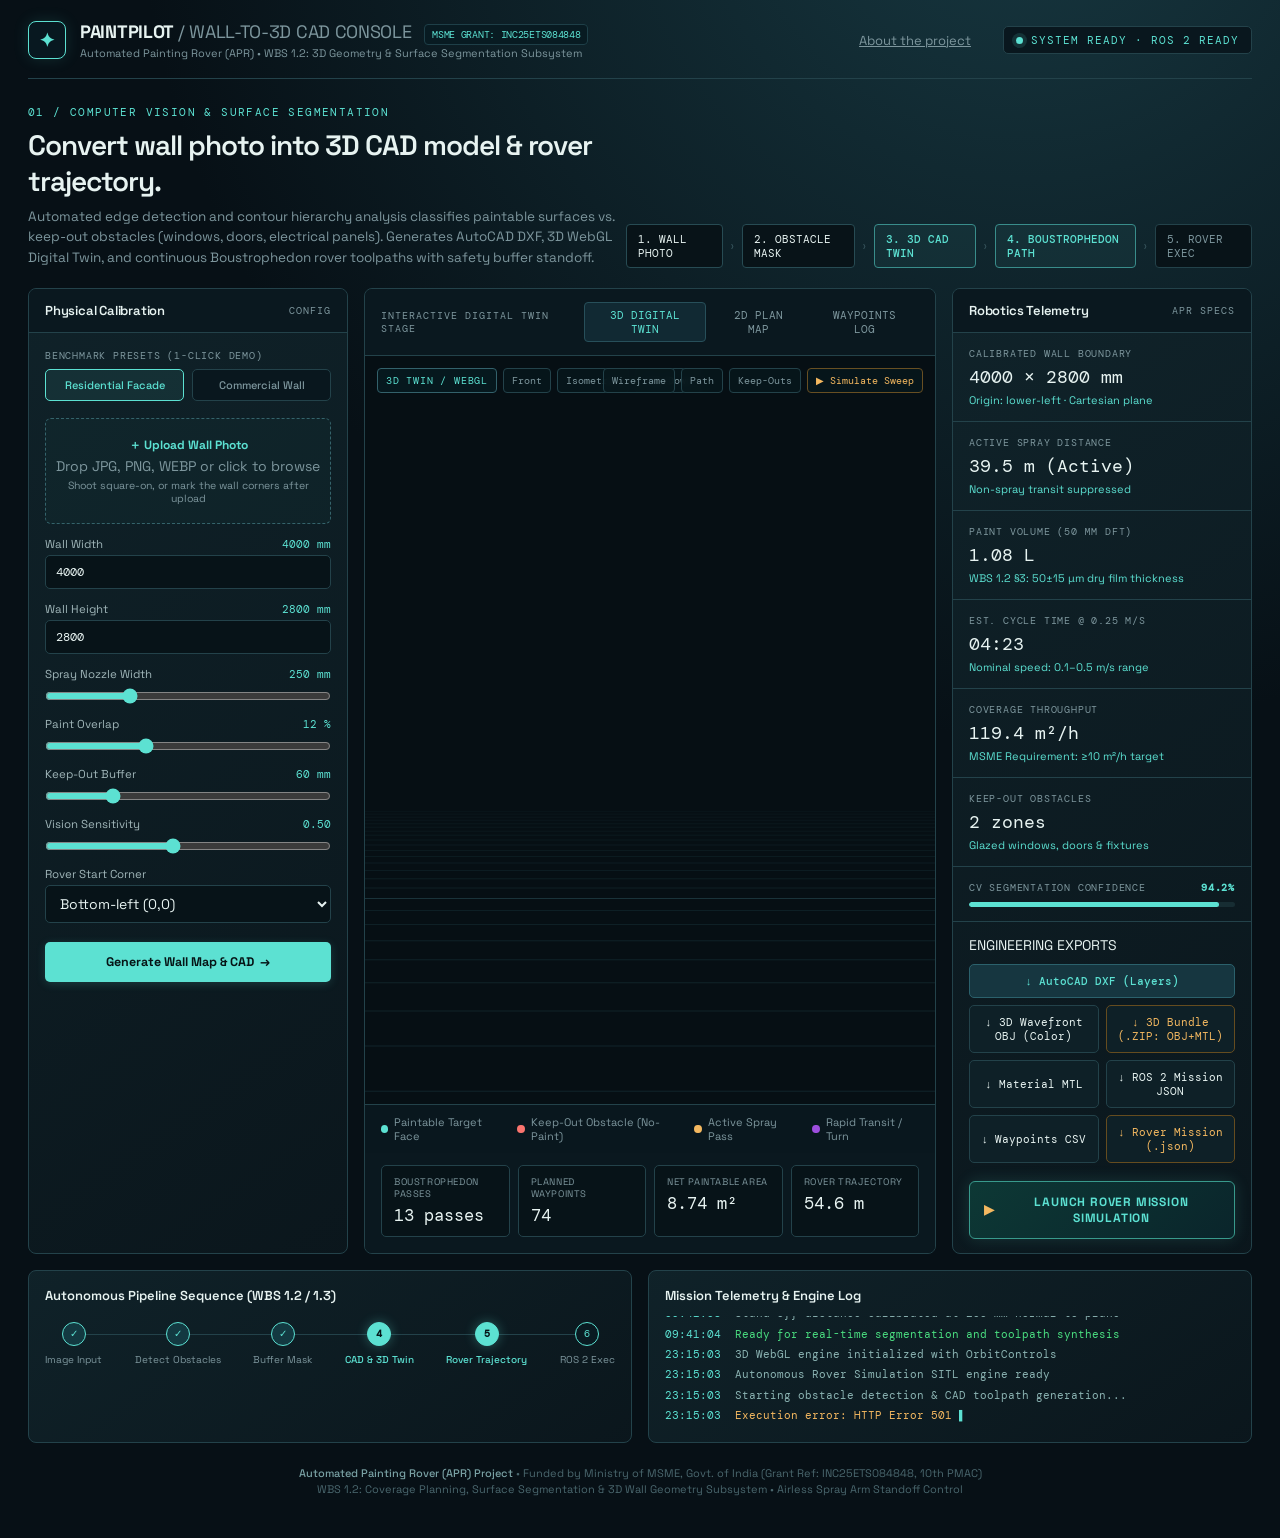
==== commit eb1b3fdb: "Add start corner dropdown and rover mission download to the page Co-Authored-By: Claude Sonnet 5.5 <" ====
--- a/templates/index.html
+++ b/templates/index.html
@@ -112,6 +112,16 @@
 						<input id="sensitivity" type="range" min="0.1" max="1.0" step="0.05" value="0.5" />
 					</div>
 
+					<div class="param-group">
+						<label for="startCorner">Rover Start Corner</label>
+						<select id="startCorner">
+							<option value="bottom_left" selected>Bottom-left (0,0)</option>
+							<option value="bottom_right">Bottom-right</option>
+							<option value="top_left">Top-left</option>
+							<option value="top_right">Top-right</option>
+						</select>
+					</div>
+
 					<button class="primary-btn" id="generate">Generate Wall Map & CAD &nbsp;→</button>
 				</div>
 			</aside>
@@ -285,6 +295,9 @@
 						<button type="button" class="export-btn" data-export="csv">
 							↓ Waypoints CSV
 						</button>
+						<button type="button" class="export-btn" data-export="rover" style="color:var(--amber);border-color:#654c1f;">
+							↓ Rover Mission (.json)
+						</button>
 					</div>
 					<!-- Primary Mission Simulation Trigger -->
 					<button type="button" class="sim-launch-btn" id="openSimBtn">
--- a/static/style.css
+++ b/static/style.css
@@ -1362,3 +1362,14 @@
 	padding: 9px 16px;
 	margin-left: auto;
 }
+
+/* Rover start corner */
+.param-group select {
+	width: 100%;
+	border: 1px solid var(--line);
+	border-radius: 5px;
+	background: #071318;
+	color: var(--text);
+	padding: 8px 10px;
+	outline: none;
+}
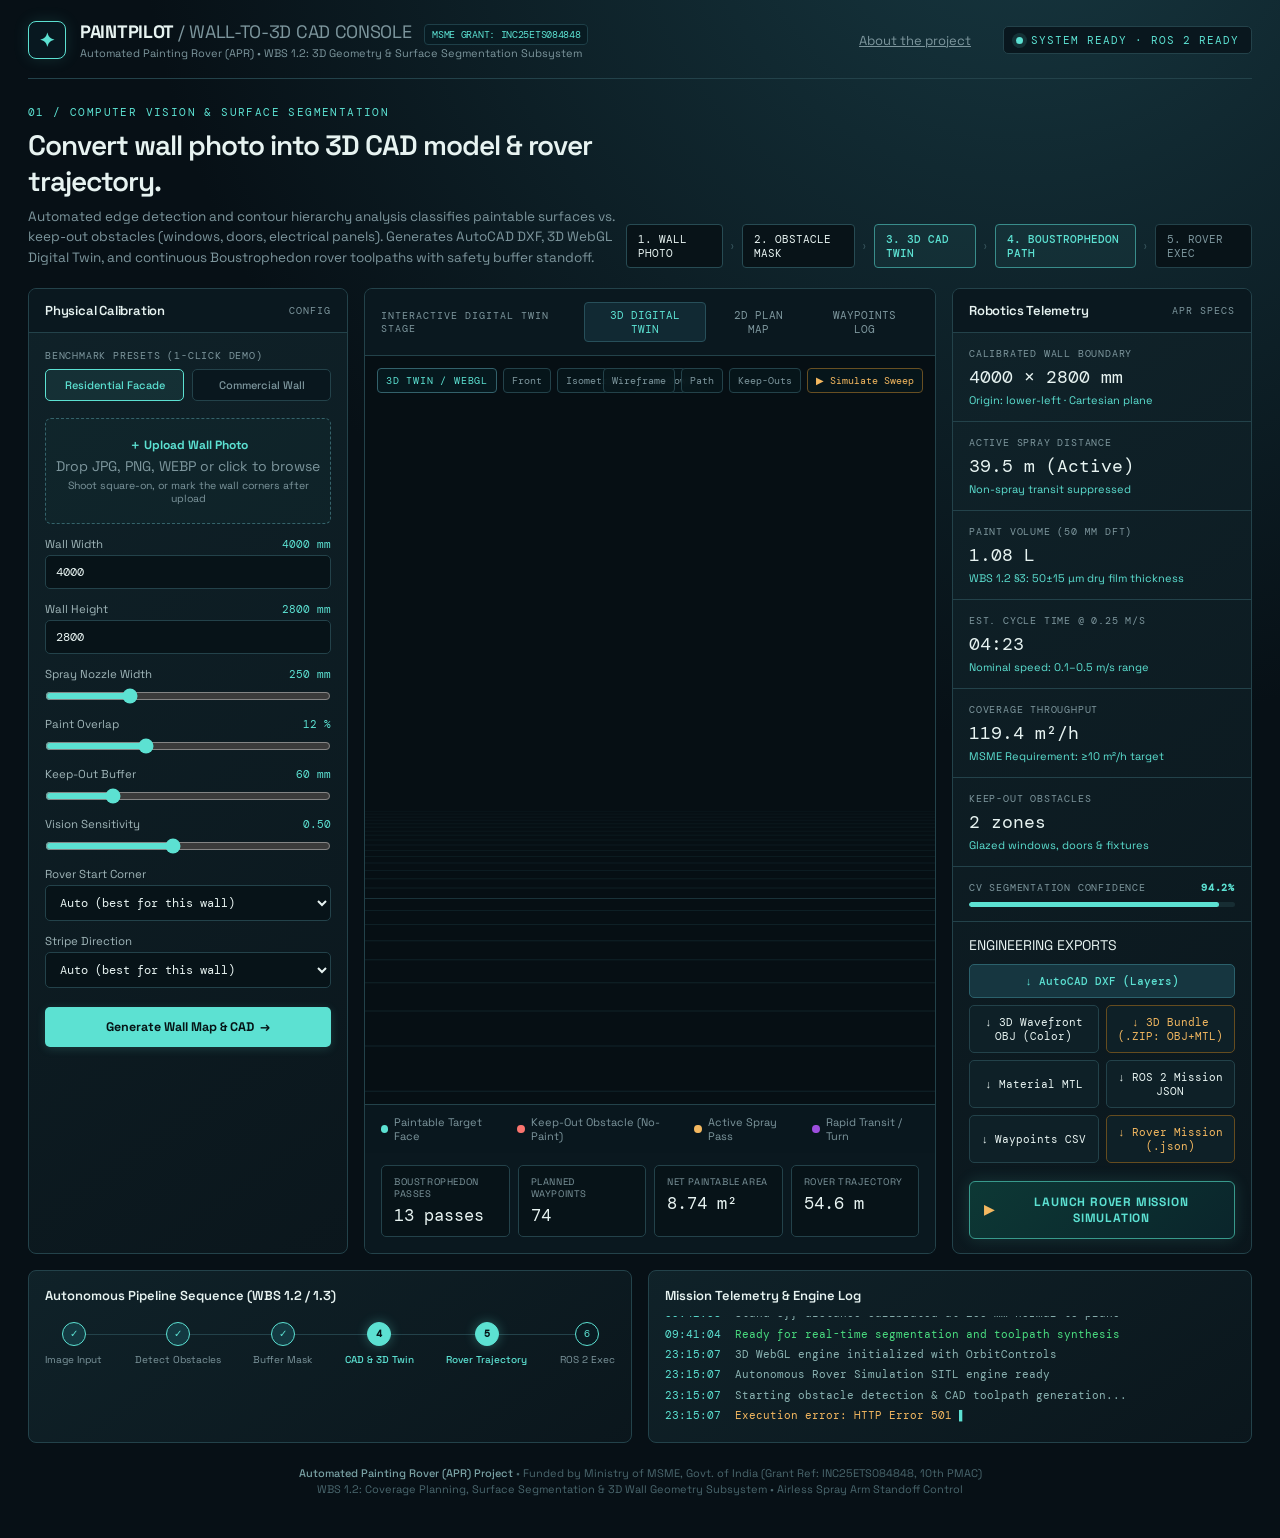
==== commit b2cab917: "Choose the start corner and stripe direction from the obstacles Adds vertical stripes to the planner" ====
--- a/templates/index.html
+++ b/templates/index.html
@@ -115,12 +115,24 @@
 					<div class="param-group">
 						<label for="startCorner">Rover Start Corner</label>
 						<select id="startCorner">
-							<option value="bottom_left" selected>Bottom-left (0,0)</option>
+							<option value="auto" selected>Auto (best for this wall)</option>
+							<option value="bottom_left">Bottom-left (0,0)</option>
 							<option value="bottom_right">Bottom-right</option>
 							<option value="top_left">Top-left</option>
 							<option value="top_right">Top-right</option>
 						</select>
 					</div>
+
+					<div class="param-group">
+						<label for="stripeDirection">Stripe Direction</label>
+						<select id="stripeDirection">
+							<option value="auto" selected>Auto (best for this wall)</option>
+							<option value="horizontal">Horizontal rows</option>
+							<option value="vertical">Vertical columns</option>
+						</select>
+					</div>
+
+					<div class="layout-advice" id="layoutAdvice" style="display:none;"></div>
 
 					<button class="primary-btn" id="generate">Generate Wall Map & CAD &nbsp;→</button>
 				</div>
--- a/static/style.css
+++ b/static/style.css
@@ -1372,4 +1372,41 @@
 	color: var(--text);
 	padding: 8px 10px;
 	outline: none;
-}
+	font: 12px 'DM Mono', monospace;
+}
+
+.param-group select:focus {
+	border-color: var(--cyan);
+}
+
+/* Layout advice: why the planner picked this corner and direction */
+.layout-advice {
+	border: 1px solid var(--line);
+	border-radius: 5px;
+	padding: 8px 10px;
+	margin-bottom: 12px;
+	font: 11px 'DM Mono', monospace;
+	color: var(--text);
+}
+
+.layout-advice p {
+	margin: 0 0 6px;
+	line-height: 1.4;
+}
+
+.layout-advice table {
+	width: 100%;
+	border-collapse: collapse;
+}
+
+.layout-advice th,
+.layout-advice td {
+	text-align: left;
+	padding: 2px 4px;
+	border-bottom: 1px solid var(--line);
+}
+
+.layout-advice tr.chosen td {
+	color: var(--cyan);
+	font-weight: bold;
+}
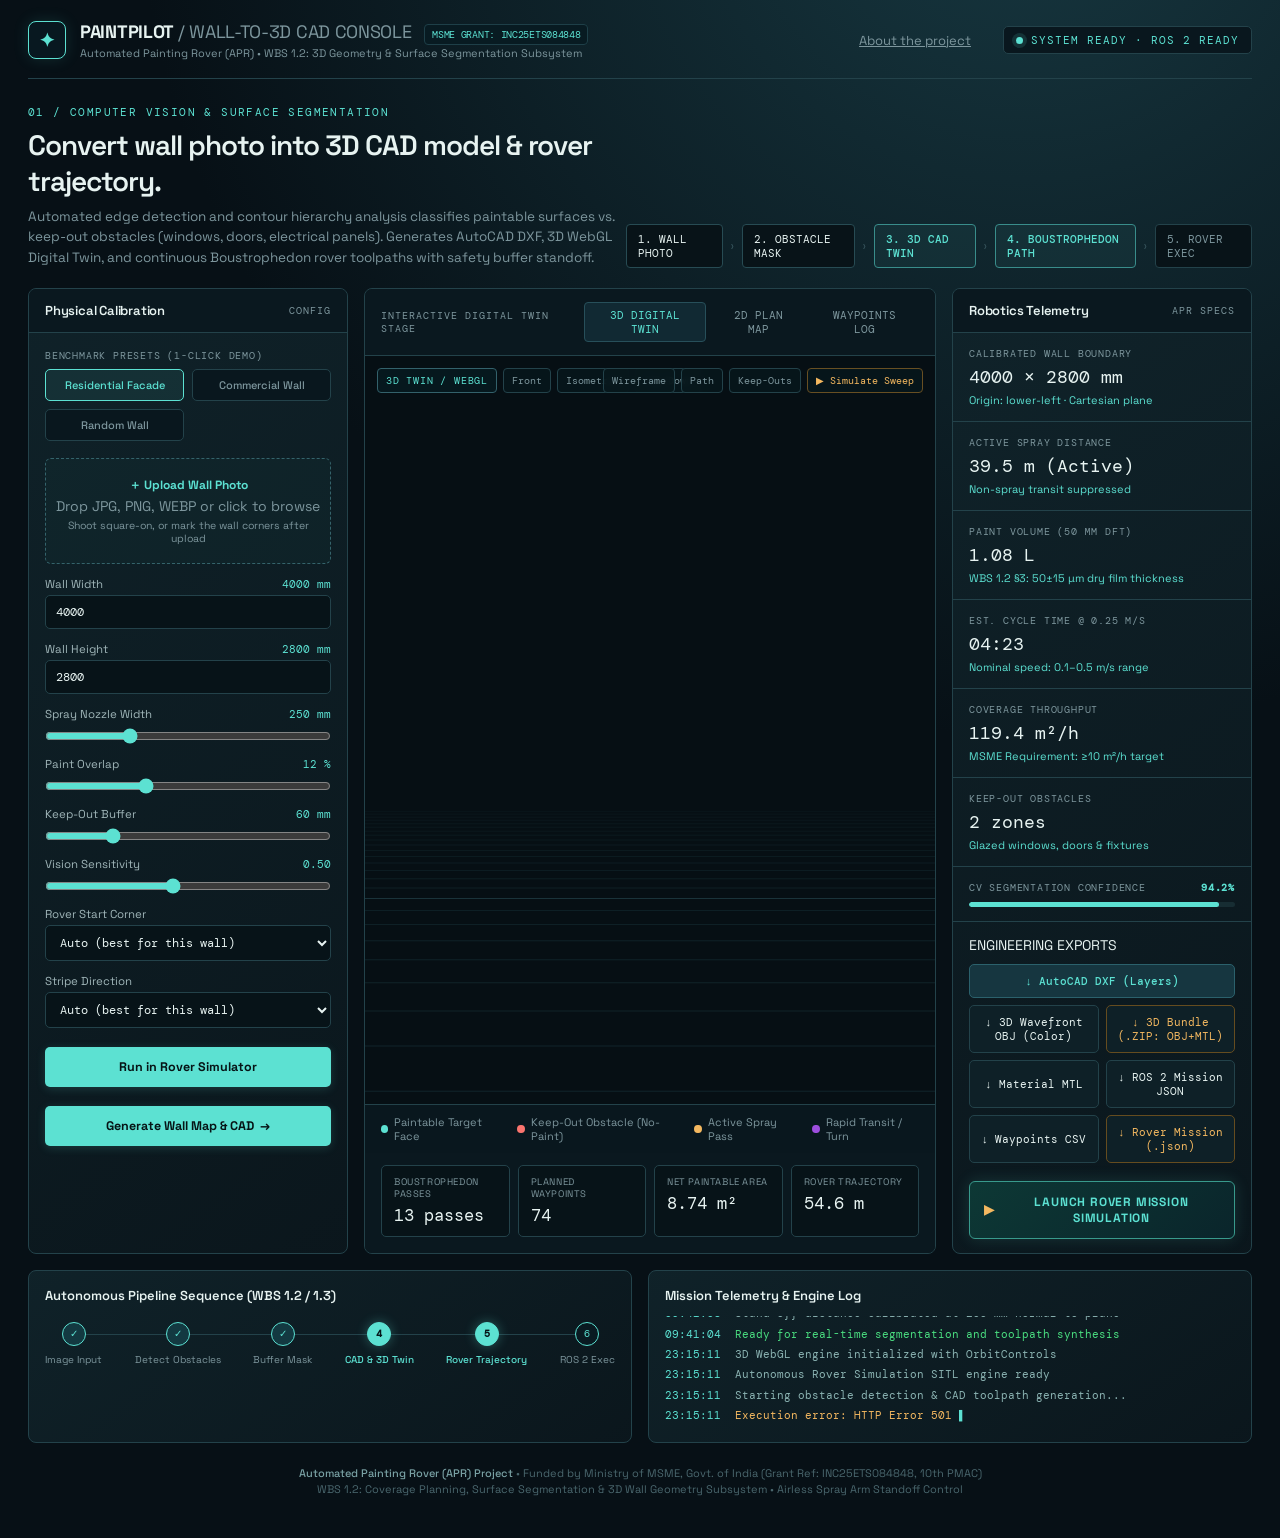
==== commit 6785e5cc: "Add the random wall demo and the rover simulator replay A synthetic wall generator with exact labels" ====
--- a/templates/index.html
+++ b/templates/index.html
@@ -64,6 +64,7 @@
 						<div class="preset-pills">
 							<button type="button" class="pill-btn active" id="sampleResidential">Residential Facade</button>
 							<button type="button" class="pill-btn" id="sampleCommercial">Commercial Wall</button>
+							<button type="button" class="pill-btn" id="randomWallBtn" title="Make a random wall photo with hidden obstacles and run the whole pipeline on it">Random Wall</button>
 						</div>
 					</div>
 
@@ -133,6 +134,9 @@
 					</div>
 
 					<div class="layout-advice" id="layoutAdvice" style="display:none;"></div>
+
+					<button type="button" class="primary-btn" id="simRoverBtn" title="Replay the mission in the C++ rover simulator (slip and gyro drift included). Local app only.">Run in Rover Simulator</button>
+					<div class="layout-advice" id="simReport" style="display:none;"></div>
 
 					<button class="primary-btn" id="generate">Generate Wall Map & CAD &nbsp;→</button>
 				</div>
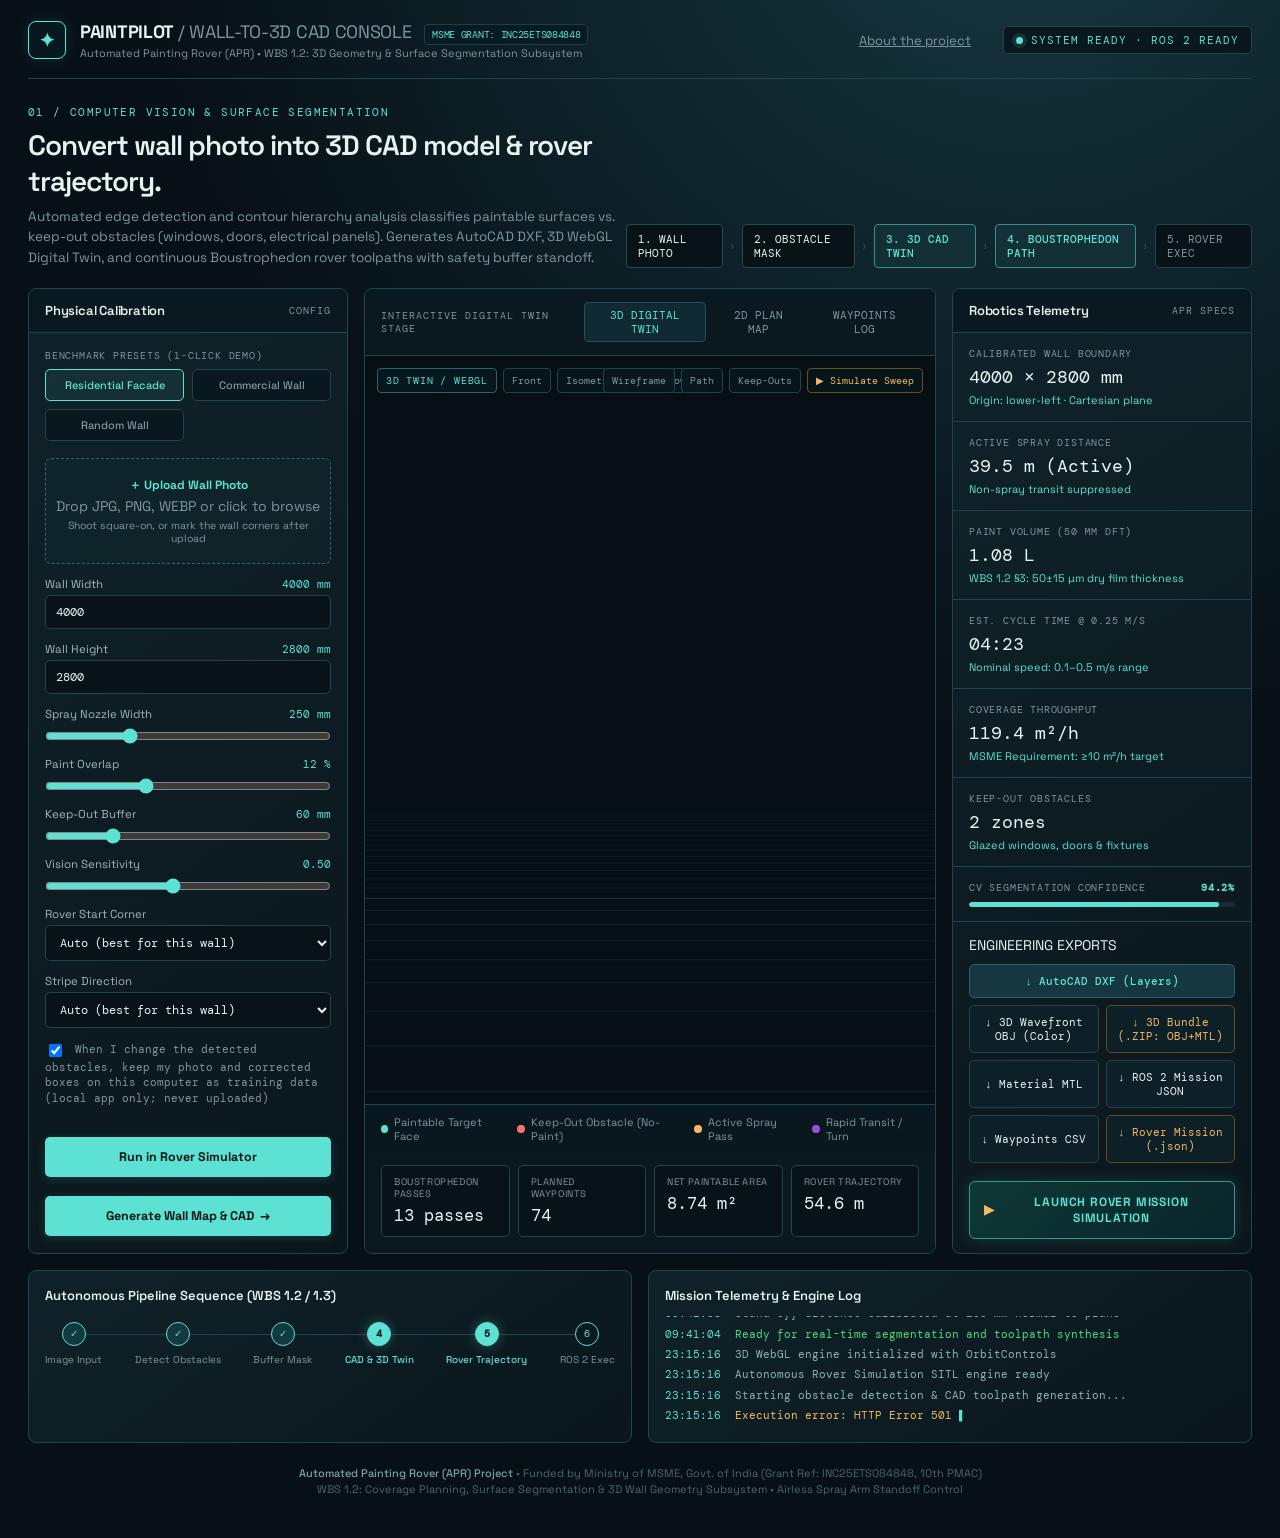
==== commit 43e9063f: "Fix findings from the review of the corrections and training changes A saved correction must now car" ====
--- a/templates/index.html
+++ b/templates/index.html
@@ -135,6 +135,11 @@
 
 					<div class="layout-advice" id="layoutAdvice" style="display:none;"></div>
 
+					<label class="keep-note" for="keepCorrections">
+						<input type="checkbox" id="keepCorrections" checked />
+						When I change the detected obstacles, keep my photo and corrected boxes on this computer as training data (local app only; never uploaded)
+					</label>
+
 					<button type="button" class="primary-btn" id="simRoverBtn" title="Replay the mission in the C++ rover simulator (slip and gyro drift included). Local app only.">Run in Rover Simulator</button>
 					<div class="layout-advice" id="simReport" style="display:none;"></div>
 
--- a/static/style.css
+++ b/static/style.css
@@ -1410,3 +1410,16 @@
 	color: var(--cyan);
 	font-weight: bold;
 }
+
+.keep-note {
+	display: block;
+	margin: 0 0 12px;
+	font: 11px 'DM Mono', monospace;
+	color: var(--muted);
+	line-height: 1.4;
+}
+
+.keep-note input {
+	margin-right: 6px;
+	vertical-align: middle;
+}
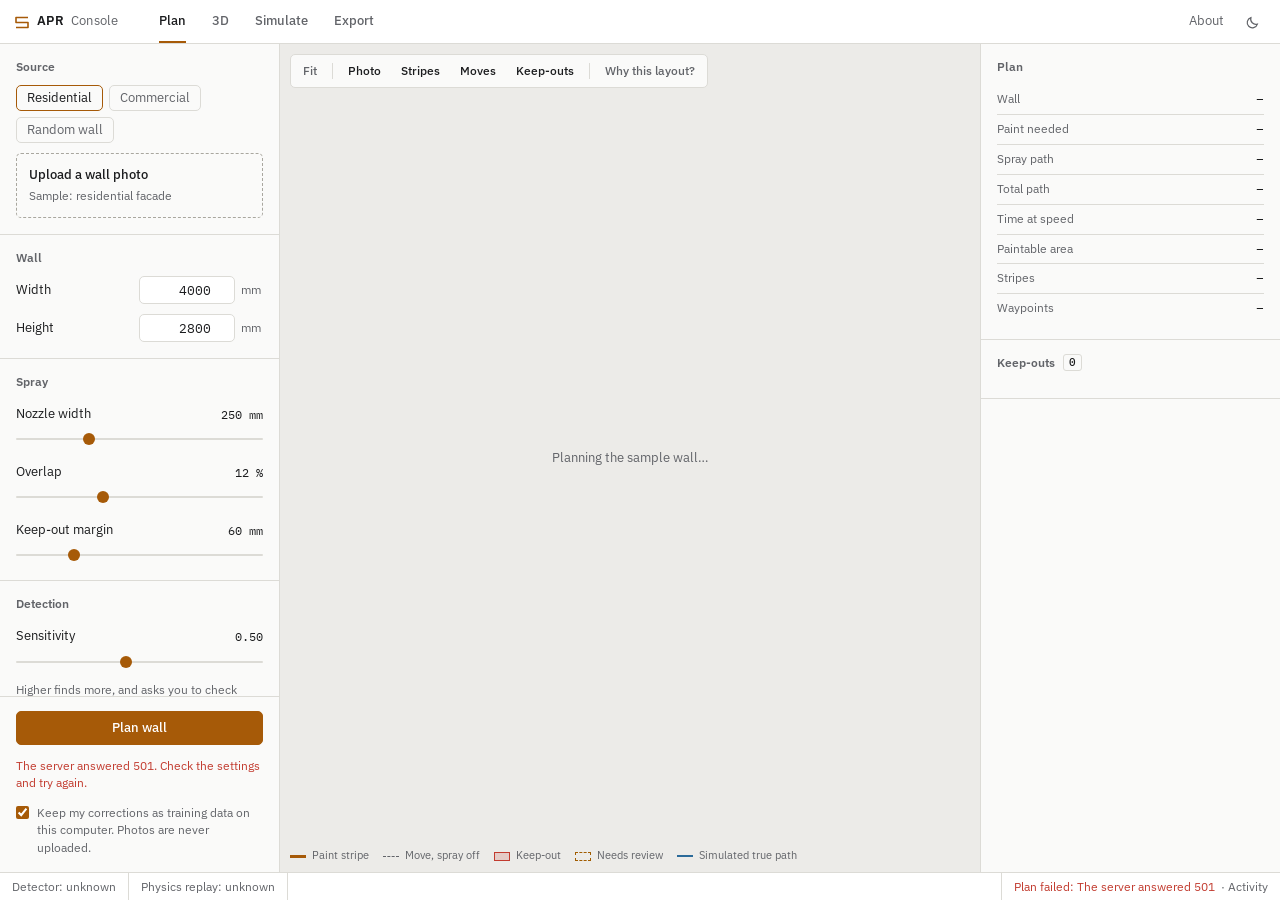
==== commit 3514d3d3: "Rebuild the console with two themes and a dimensioned wall plan The console page gets a new layout: " ====
--- a/templates/index.html
+++ b/templates/index.html
@@ -1,538 +1,303 @@
 <!DOCTYPE html>
-<html lang="en">
+<html lang="en" data-theme="dark">
 <head>
 	<meta charset="UTF-8" />
 	<meta name="viewport" content="width=device-width, initial-scale=1.0" />
-	<title>PaintPilot — Wall-to-3D CAD & Coverage Planning Console</title>
+	<title>APR Console</title>
+	<link rel="preconnect" href="https://fonts.googleapis.com" />
+	<link rel="preconnect" href="https://fonts.gstatic.com" crossorigin />
+	<link rel="stylesheet" href="https://fonts.googleapis.com/css2?family=IBM+Plex+Mono:wght@400;500&family=IBM+Plex+Sans:wght@400;500;600&display=swap" />
+	<script src="/static/theme.js"></script>
 	<link rel="stylesheet" href="/static/style.css" />
 </head>
 <body>
-	<main class="shell">
-		<!-- Header Instrumentation Bar -->
-		<header>
-			<div class="brand">
-				<div class="mark">✦</div>
-				<div>
-					<h1>
-						PAINTPILOT <span style="color:var(--muted);font-weight:400">/ WALL-TO-3D CAD CONSOLE</span>
-						<span class="grant-tag">MSME GRANT: INC25ETS084848</span>
-					</h1>
-					<small>Automated Painting Rover (APR) • WBS 1.2: 3D Geometry & Surface Segmentation Subsystem</small>
-				</div>
-			</div>
-			<div class="system-status">
-				<a href="/about" style="color:var(--muted);font-size:13px;margin-right:16px;text-decoration:underline;">About the project</a>
-				<div class="status-badge">
-					<i class="pulse"></i> SYSTEM READY · ROS 2 READY
-				</div>
+	<div class="console">
+
+		<!-- Top bar -->
+		<header class="topbar">
+			<button type="button" class="icon-btn only-narrow" id="openProps" aria-controls="propsPanel" aria-label="Show wall settings">
+				<svg viewBox="0 0 20 20" aria-hidden="true"><path d="M3 5h14M3 10h14M3 15h14" /></svg>
+			</button>
+			<a class="brand" href="/" aria-label="APR Console home"><svg class="brand-mark" viewBox="0 0 16 16" aria-hidden="true"><path d="M2 13.5h12v-5H2v-5h12" /></svg><span>APR</span><span class="brand-sub">Console</span></a>
+
+			<nav class="tabs" role="tablist" aria-label="Views">
+				<button type="button" role="tab" class="tab" id="tabPlan" aria-selected="true" aria-controls="panelPlan">Plan</button>
+				<button type="button" role="tab" class="tab" id="tab3d" aria-selected="false" aria-controls="panel3d" tabindex="-1">3D</button>
+				<button type="button" role="tab" class="tab" id="tabSimulate" aria-selected="false" aria-controls="panelSimulate" tabindex="-1">Simulate</button>
+				<button type="button" role="tab" class="tab" id="tabExport" aria-selected="false" aria-controls="panelExport" tabindex="-1">Export</button>
+			</nav>
+
+			<div class="topbar-end">
+				<a class="quiet-link" href="/about" title="About the Automated Painting Rover project (MSME grant INC25ETS084848)">About</a>
+				<button type="button" class="icon-btn" id="themeToggle" aria-label="Switch to light theme">
+					<svg class="icon-sun" viewBox="0 0 20 20" aria-hidden="true"><circle cx="10" cy="10" r="3.5" /><path d="M10 1.5v2.5M10 16v2.5M1.5 10h2.5M16 10h2.5M4 4l1.8 1.8M14.2 14.2L16 16M4 16l1.8-1.8M14.2 5.8L16 4" /></svg>
+					<svg class="icon-moon" viewBox="0 0 20 20" aria-hidden="true"><path d="M15.5 12.6A6.5 6.5 0 0 1 7.4 4.5a6.5 6.5 0 1 0 8.1 8.1z" /></svg>
+				</button>
+				<button type="button" class="icon-btn only-medium" id="openInspector" aria-controls="inspector" aria-label="Show plan details">
+					<svg viewBox="0 0 20 20" aria-hidden="true"><rect x="3" y="3" width="14" height="14" rx="1.5" /><path d="M12 3v14" /></svg>
+				</button>
 			</div>
 		</header>
 
-		<!-- Intro Banner & Pipeline Stage Indicator -->
-		<section class="intro">
-			<div>
-				<div class="eyebrow">01 / COMPUTER VISION & SURFACE SEGMENTATION</div>
-				<h2>Convert wall photo into 3D CAD model & rover trajectory.</h2>
-				<p>
-					Automated edge detection and contour hierarchy analysis classifies paintable surfaces vs. keep-out obstacles (windows, doors, electrical panels). Generates AutoCAD DXF, 3D WebGL Digital Twin, and continuous Boustrophedon rover toolpaths with safety buffer standoff.
+		<!-- Properties -->
+		<aside class="panel props drawer-left" id="propsPanel" aria-label="Wall settings">
+			<section class="group" aria-labelledby="gSource">
+				<h2 class="group-title" id="gSource">Source</h2>
+				<div class="chips" role="group" aria-label="Sample walls">
+					<button type="button" class="chip active" id="sampleResidential">Residential</button>
+					<button type="button" class="chip" id="sampleCommercial">Commercial</button>
+					<button type="button" class="chip" id="randomWallBtn" title="Draw a wall with hidden obstacles and plan it">Random wall</button>
+				</div>
+				<div class="drop" id="dropZone" role="button" tabindex="0" aria-describedby="fileName">
+					<span class="drop-title">Upload a wall photo</span>
+					<span class="drop-sub" id="fileName">Sample: residential facade</span>
+					<input id="fileInput" type="file" accept="image/*" hidden />
+				</div>
+				<div class="corners" id="cornersRow" hidden>
+					<button type="button" class="btn btn-quiet" id="cornersBtn">Mark wall corners</button>
+					<span class="hint" id="cornersStatus">The whole photo is treated as the wall.</span>
+				</div>
+			</section>
+
+			<section class="group" aria-labelledby="gWall">
+				<h2 class="group-title" id="gWall">Wall</h2>
+				<label class="row" for="width"><span>Width</span><span class="field-unit"><input class="field mono" id="width" type="number" min="1000" max="50000" step="100" value="4000" /><span class="unit">mm</span></span></label>
+				<label class="row" for="height"><span>Height</span><span class="field-unit"><input class="field mono" id="height" type="number" min="1000" max="30000" step="100" value="2800" /><span class="unit">mm</span></span></label>
+			</section>
+
+			<section class="group" aria-labelledby="gSpray">
+				<h2 class="group-title" id="gSpray">Spray</h2>
+				<div class="slider">
+					<label class="row" for="sprayWidth"><span>Nozzle width</span><output class="mono" id="sprayValue" for="sprayWidth">250 mm</output></label>
+					<input id="sprayWidth" type="range" min="150" max="500" step="10" value="250" />
+				</div>
+				<div class="slider">
+					<label class="row" for="overlap"><span>Overlap</span><output class="mono" id="overlapValue" for="overlap">12 %</output></label>
+					<input id="overlap" type="range" min="0" max="35" step="1" value="12" />
+				</div>
+				<div class="slider">
+					<label class="row" for="safetyBuffer"><span>Keep-out margin</span><output class="mono" id="bufferValue" for="safetyBuffer">60 mm</output></label>
+					<input id="safetyBuffer" type="range" min="20" max="200" step="10" value="60" />
+				</div>
+			</section>
+
+			<section class="group" aria-labelledby="gDetect">
+				<h2 class="group-title" id="gDetect">Detection</h2>
+				<div class="slider">
+					<label class="row" for="sensitivity"><span>Sensitivity</span><output class="mono" id="sensitivityValue" for="sensitivity">0.50</output></label>
+					<input id="sensitivity" type="range" min="0.1" max="1.0" step="0.05" value="0.5" />
+				</div>
+				<p class="hint">Higher finds more, and asks you to check more.</p>
+			</section>
+
+			<section class="group" aria-labelledby="gLayout">
+				<h2 class="group-title" id="gLayout">Layout</h2>
+				<label class="row" for="startCorner"><span>Start corner</span>
+					<select class="field" id="startCorner">
+						<option value="auto" selected>Auto</option>
+						<option value="bottom_left">Bottom left</option>
+						<option value="bottom_right">Bottom right</option>
+						<option value="top_left">Top left</option>
+						<option value="top_right">Top right</option>
+					</select>
+				</label>
+				<label class="row" for="stripeDirection"><span>Stripes</span>
+					<select class="field" id="stripeDirection">
+						<option value="auto" selected>Auto</option>
+						<option value="horizontal">Horizontal</option>
+						<option value="vertical">Vertical</option>
+					</select>
+				</label>
+			</section>
+
+			<div class="props-foot">
+				<button type="button" class="btn btn-primary" id="generate">Plan wall</button>
+				<p class="inline-error" id="planError" role="alert" hidden></p>
+				<label class="check" for="keepCorrections">
+					<input type="checkbox" id="keepCorrections" checked />
+					<span>Keep my corrections as training data on this computer. Photos are never uploaded.</span>
+				</label>
+			</div>
+		</aside>
+
+		<!-- Stage -->
+		<main class="stage" id="stage">
+			<section class="view" role="tabpanel" id="panelPlan" aria-labelledby="tabPlan">
+				<div class="toolbar" role="toolbar" aria-label="Plan layers">
+					<button type="button" class="tool" id="fitBtn" title="Fit the wall to the view">Fit</button>
+					<span class="tool-sep" aria-hidden="true"></span>
+					<button type="button" class="tool on" id="layerPhoto" aria-pressed="true">Photo</button>
+					<button type="button" class="tool on" id="layerStripes" aria-pressed="true">Stripes</button>
+					<button type="button" class="tool on" id="layerTransit" aria-pressed="true">Moves</button>
+					<button type="button" class="tool on" id="layerKeepouts" aria-pressed="true">Keep-outs</button>
+					<span class="tool-sep" aria-hidden="true"></span>
+					<button type="button" class="tool" id="layoutWhy" aria-expanded="false" aria-controls="layoutAdvice">Why this layout?</button>
+				</div>
+				<div class="popover" id="layoutAdvice" hidden></div>
+				<div class="canvas-wrap" id="viewport2d">
+					<canvas id="canvas2d" aria-label="Wall plan with paint stripes and keep-out zones" role="img"></canvas>
+				</div>
+				<p class="legend" aria-hidden="true">
+					<span class="key key-stripe"></span>Paint stripe
+					<span class="key key-move"></span>Move, spray off
+					<span class="key key-keep"></span>Keep-out
+					<span class="key key-review"></span>Needs review
+					<span class="key key-true"></span>Simulated true path
 				</p>
-			</div>
-			<div class="pipeline-steps">
-				<span class="step-node complete">1. WALL PHOTO</span>
-				<i class="arrow">›</i>
-				<span class="step-node complete">2. OBSTACLE MASK</span>
-				<i class="arrow">›</i>
-				<span class="step-node active">3. 3D CAD TWIN</span>
-				<i class="arrow">›</i>
-				<span class="step-node active">4. BOUSTROPHEDON PATH</span>
-				<i class="arrow">›</i>
-				<span class="step-node">5. ROVER EXEC</span>
-			</div>
-		</section>
-
-		<!-- Main 3-Column Engineering Layout -->
-		<section class="layout">
-			<!-- Left Panel: Input Parameters & Calibration -->
-			<aside class="card">
-				<div class="card-title">
-					Physical Calibration <span>CONFIG</span>
-				</div>
-				<div class="controls">
-					<!-- Preset Benchmark Walls -->
-					<div class="preset-group">
-						<span class="preset-label">Benchmark Presets (1-Click Demo)</span>
-						<div class="preset-pills">
-							<button type="button" class="pill-btn active" id="sampleResidential">Residential Facade</button>
-							<button type="button" class="pill-btn" id="sampleCommercial">Commercial Wall</button>
-							<button type="button" class="pill-btn" id="randomWallBtn" title="Make a random wall photo with hidden obstacles and run the whole pipeline on it">Random Wall</button>
-						</div>
-					</div>
-
-					<!-- Image Upload Zone -->
-					<div class="upload" id="dropZone">
-						<strong>＋ Upload Wall Photo</strong>
-						<span id="fileName">Drop JPG, PNG, WEBP or click to browse</span>
-						<small style="color:var(--muted);margin-top:4px;">Shoot square-on, or mark the wall corners after upload</small>
-						<input id="fileInput" type="file" accept="image/*" />
-					</div>
-
-					<div class="corners-row" id="cornersRow" hidden>
-						<button type="button" class="pill-btn" id="cornersBtn">Mark wall corners</button>
-						<small id="cornersStatus" style="color:var(--muted);">Whole photo is treated as the wall.</small>
-					</div>
-
-					<!-- Physical Wall Dimension Inputs -->
-					<div class="param-group">
-						<label for="width">Wall Width <b><span id="widthValue">4000</span> mm</b></label>
-						<input id="width" type="number" min="1000" max="50000" step="100" value="4000" />
-					</div>
-
-					<div class="param-group">
-						<label for="height">Wall Height <b><span id="heightValue">2800</span> mm</b></label>
-						<input id="height" type="number" min="1000" max="30000" step="100" value="2800" />
-					</div>
-
-					<!-- Spray & Rover Parameters -->
-					<div class="param-group">
-						<label for="sprayWidth">Spray Nozzle Width <b><span id="sprayValue">250</span> mm</b></label>
-						<input id="sprayWidth" type="range" min="150" max="500" step="10" value="250" />
-					</div>
-
-					<div class="param-group">
-						<label for="overlap">Paint Overlap <b><span id="overlapValue">12</span> %</b></label>
-						<input id="overlap" type="range" min="0" max="35" step="1" value="12" />
-					</div>
-
-					<div class="param-group">
-						<label for="safetyBuffer">Keep-Out Buffer <b><span id="bufferValue">60</span> mm</b></label>
-						<input id="safetyBuffer" type="range" min="20" max="200" step="10" value="60" />
-					</div>
-
-					<div class="param-group">
-						<label for="sensitivity">Vision Sensitivity <b><span id="sensitivityValue">0.50</span></b></label>
-						<input id="sensitivity" type="range" min="0.1" max="1.0" step="0.05" value="0.5" />
-					</div>
-
-					<div class="param-group">
-						<label for="startCorner">Rover Start Corner</label>
-						<select id="startCorner">
-							<option value="auto" selected>Auto (best for this wall)</option>
-							<option value="bottom_left">Bottom-left (0,0)</option>
-							<option value="bottom_right">Bottom-right</option>
-							<option value="top_left">Top-left</option>
-							<option value="top_right">Top-right</option>
-						</select>
-					</div>
-
-					<div class="param-group">
-						<label for="stripeDirection">Stripe Direction</label>
-						<select id="stripeDirection">
-							<option value="auto" selected>Auto (best for this wall)</option>
-							<option value="horizontal">Horizontal rows</option>
-							<option value="vertical">Vertical columns</option>
-						</select>
-					</div>
-
-					<div class="layout-advice" id="layoutAdvice" style="display:none;"></div>
-
-					<label class="keep-note" for="keepCorrections">
-						<input type="checkbox" id="keepCorrections" checked />
-						When I change the detected obstacles, keep my photo and corrected boxes on this computer as training data (local app only; never uploaded)
-					</label>
-
-					<button type="button" class="primary-btn" id="simRoverBtn" title="Replay the mission in the C++ rover simulator (slip and gyro drift included). Local app only.">Run in Rover Simulator</button>
-					<div class="layout-advice" id="simReport" style="display:none;"></div>
-
-					<button class="primary-btn" id="generate">Generate Wall Map & CAD &nbsp;→</button>
-				</div>
-			</aside>
-
-			<!-- Center Stage: 3D Digital Twin Viewport & 2D Map -->
-			<section class="card center-card">
-				<div class="card-title">
-					<span>Interactive Digital Twin Stage</span>
-					<div class="view-tabs">
-						<button type="button" class="view-tab-btn active" id="tab3d">3D DIGITAL TWIN</button>
-						<button type="button" class="view-tab-btn" id="tab2d">2D PLAN MAP</button>
-						<button type="button" class="view-tab-btn" id="tabTelemetry">WAYPOINTS LOG</button>
-					</div>
-				</div>
-
-				<div class="viewport-container">
-					<!-- 3D WebGL Canvas Container -->
-					<div id="viewport3d">
-						<!-- Top Left Floating Badges -->
-						<div class="viewport-overlay">
-							<span class="stage-badge">3D TWIN / WEBGL</span>
-							<button type="button" class="tool-badge" id="resetViewBtn" title="Reset Camera to Front View">Front</button>
-							<button type="button" class="tool-badge" id="isoViewBtn" title="Isometric 3D Perspective">Isometric</button>
-							<button type="button" class="tool-badge" id="topDownViewBtn" title="Top-down Orthogonal View">Top-Down</button>
-						</div>
-
-						<!-- Top Right Floating Tool Controls -->
-						<div class="viewport-overlay-right">
-							<button type="button" class="tool-badge" id="wireframeBtn" title="Toggle Wireframe Mesh">Wireframe</button>
-							<button type="button" class="tool-badge" id="togglePathBtn" title="Toggle Toolpath Trajectory">Path</button>
-							<button type="button" class="tool-badge" id="toggleObstaclesBtn" title="Toggle Keep-Out Obstacles">Keep-Outs</button>
-							<button type="button" class="tool-badge" id="simPlayBtn" style="color:var(--amber);border-color:#684f22;" title="Simulate Rover Nozzle Sweeps">▶ Simulate Sweep</button>
-						</div>
-					</div>
-
-					<!-- 2D High-Resolution Map Canvas -->
-					<div id="viewport2d">
-						<canvas id="canvas2d" width="1200" height="720"></canvas>
-					</div>
-
-					<!-- Telemetry Table View -->
-					<div id="telemetryView">
-						<table class="telemetry-table">
-							<thead>
-								<tr>
-									<th>SEQ</th>
-									<th>X (mm)</th>
-									<th>Y (mm)</th>
-									<th>Z STANDOFF (mm)</th>
-									<th>SPRAY SOLENOID</th>
-									<th>PASS TYPE</th>
-									<th>ROW #</th>
-								</tr>
-							</thead>
-							<tbody id="telemetryBody">
-								<!-- Populated dynamically via JS -->
-							</tbody>
+			</section>
+
+			<section class="view" role="tabpanel" id="panel3d" aria-labelledby="tab3d" hidden>
+				<div class="toolbar" role="toolbar" aria-label="3D view">
+					<button type="button" class="tool" id="resetViewBtn">Front</button>
+					<button type="button" class="tool" id="isoViewBtn">Iso</button>
+					<button type="button" class="tool" id="topDownViewBtn">Top</button>
+					<span class="tool-sep" aria-hidden="true"></span>
+					<button type="button" class="tool on" id="togglePathBtn" aria-pressed="true">Path</button>
+					<button type="button" class="tool on" id="toggleObstaclesBtn" aria-pressed="true">Keep-outs</button>
+					<button type="button" class="tool" id="wireframeBtn" aria-pressed="false">Wireframe</button>
+				</div>
+				<div class="canvas-wrap" id="viewport3d"></div>
+			</section>
+
+			<section class="view sim-view" role="tabpanel" id="panelSimulate" aria-labelledby="tabSimulate" hidden>
+				<div class="sim-columns">
+					<section class="sim-block" aria-labelledby="hPreview">
+						<header class="block-head">
+							<div>
+								<h2 id="hPreview">Preview sweep</h2>
+								<p class="hint">An animation of the planned path in your browser. Use it to see the order of the passes; it is not a physics model.</p>
+							</div>
+							<div class="sim-controls">
+								<button type="button" class="btn btn-quiet" id="simStartBtn">Play</button>
+								<button type="button" class="btn btn-quiet" id="simPauseBtn">Pause</button>
+								<button type="button" class="btn btn-quiet" id="simResetBtn">Reset</button>
+								<div class="segmented" role="group" aria-label="Speed">
+									<button type="button" class="sim-speed-btn active" data-speed="1">1×</button>
+									<button type="button" class="sim-speed-btn" data-speed="2">2×</button>
+									<button type="button" class="sim-speed-btn" data-speed="5">5×</button>
+								</div>
+							</div>
+						</header>
+						<div class="canvas-wrap sim-canvas" id="simCanvasWrap"><canvas id="simCanvas" role="img" aria-label="Animated preview of the painting path"></canvas></div>
+						<dl class="readouts compact">
+							<div><dt>State</dt><dd id="simRoverStatus">Ready</dd></div>
+							<div><dt>Position</dt><dd class="mono"><span id="simPosX">0 mm</span>, <span id="simPosY">0 mm</span></dd></div>
+							<div><dt>Progress</dt><dd class="mono"><span id="simProgressPct">0%</span> · <span id="simWpProgress">0 / 0</span></dd></div>
+							<div><dt>Painted</dt><dd class="mono"><span id="simAreaCovered">0.00 m²</span> · <span id="simPaintVolume">0.00 L</span></dd></div>
+							<div><dt>Rover time</dt><dd class="mono" id="simElapsedTime">00:00</dd></div>
+						</dl>
+						<div class="progress" aria-hidden="true"><div id="simProgressBar"></div></div>
+					</section>
+
+					<section class="sim-block" aria-labelledby="hPhysics">
+						<header class="block-head">
+							<div>
+								<h2 id="hPhysics">Physics replay</h2>
+								<p class="hint">Runs the exported mission through the rover's own firmware in a simulator, with 3% wheel slip and gyro drift. The true path is drawn on the plan.</p>
+							</div>
+							<button type="button" class="btn btn-primary" id="simRoverBtn">Run replay</button>
+						</header>
+						<p class="hint" id="simUnavailable" hidden>The rover simulator is not available here. It runs in the local app on a computer with a C++ compiler.</p>
+						<div class="report" id="simReport" hidden></div>
+					</section>
+				</div>
+			</section>
+
+			<section class="view export-view" role="tabpanel" id="panelExport" aria-labelledby="tabExport" hidden>
+				<p class="note-review" id="exportCaution" hidden></p>
+				<div class="export-groups">
+					<section class="export-group" aria-labelledby="hCad">
+						<h2 id="hCad">CAD</h2>
+						<button type="button" class="export-row" data-export="dxf"><span class="ext">DXF</span><span>Wall outline, keep-outs and stripes on separate layers, for AutoCAD</span></button>
+						<button type="button" class="export-row" data-export="zip"><span class="ext">ZIP</span><span>3D model of the wall, OBJ with its MTL material file</span></button>
+						<button type="button" class="export-row" data-export="obj"><span class="ext">OBJ</span><span>3D model only</span></button>
+						<button type="button" class="export-row" data-export="mtl"><span class="ext">MTL</span><span>Material file only</span></button>
+					</section>
+					<section class="export-group" aria-labelledby="hRover">
+						<h2 id="hRover">Rover</h2>
+						<button type="button" class="export-row" data-export="rover"><span class="ext">JSON</span><span>Rover mission: the step list the rover runs, with a checksum</span></button>
+						<button type="button" class="export-row" data-export="csv"><span class="ext">CSV</span><span>Waypoints: every point of the path, with spray on or off</span></button>
+					</section>
+					<section class="export-group" aria-labelledby="hManifest">
+						<h2 id="hManifest">Manifest</h2>
+						<button type="button" class="export-row" data-export="json"><span class="ext">JSON</span><span>Plan summary: wall, obstacles, settings and metrics</span></button>
+					</section>
+				</div>
+				<section class="waypoints" aria-labelledby="hWaypoints">
+					<h2 id="hWaypoints">Waypoints <span class="muted" id="waypointNote"></span></h2>
+					<div class="table-wrap">
+						<table class="waypoint-table">
+							<thead><tr><th>#</th><th>x mm</th><th>y mm</th><th>Spray</th><th>Kind</th><th>Row</th></tr></thead>
+							<tbody id="telemetryBody"></tbody>
 						</table>
 					</div>
-				</div>
-
-				<!-- Legend Color Codes -->
-				<div class="legend-bar">
-					<span class="paintable"><i></i> Paintable Target Face</span>
-					<span class="obstacle"><i></i> Keep-Out Obstacle (No-Paint)</span>
-					<span class="toolpath"><i></i> Active Spray Pass</span>
-					<span class="transit"><i></i> Rapid Transit / Turn</span>
-				</div>
-
-				<!-- Real-time Engineering Metrics Bar -->
-				<div class="metrics">
-					<div class="metric">
-						<small>Boustrophedon Passes</small>
-						<strong id="layoutValue">13 passes</strong>
-					</div>
-					<div class="metric">
-						<small>Planned Waypoints</small>
-						<strong id="cellsValue">74</strong>
-					</div>
-					<div class="metric">
-						<small>Net Paintable Area</small>
-						<strong id="areaValue">8.74 m²</strong>
-					</div>
-					<div class="metric">
-						<small>Rover Trajectory</small>
-						<strong id="distanceValue">54.6 m</strong>
-					</div>
-				</div>
-			</section>
-
-			<!-- Right Panel: Telemetry Status & CAD Exports -->
-			<aside class="card right-card">
-				<div class="card-title">
-					Robotics Telemetry <span>APR SPECS</span>
-				</div>
-
-				<div class="readout">
-					<div class="k">Calibrated Wall Boundary</div>
-					<div class="v" id="statusWallBoundary">4000 × 2800 mm</div>
-					<div class="sub">Origin: lower-left · Cartesian plane</div>
-				</div>
-
-				<div class="readout">
-					<div class="k">Active Spray Distance</div>
-					<div class="v" id="statusSprayDist">39.5 m (Active)</div>
-					<div class="sub">Non-spray transit suppressed</div>
-				</div>
-
-				<div class="readout">
-					<div class="k">Paint Volume (50 µm DFT)</div>
-					<div class="v" id="paintVolValue">1.08 L</div>
-					<div class="sub">WBS 1.2 §3: 50±15 µm dry film thickness</div>
-				</div>
-
-				<div class="readout">
-					<div class="k">Est. Cycle Time @ 0.25 m/s</div>
-					<div class="v" id="cycleTimeValue">04:23</div>
-					<div class="sub">Nominal speed: 0.1–0.5 m/s range</div>
-				</div>
-
-				<div class="readout">
-					<div class="k">Coverage Throughput</div>
-					<div class="v" id="throughputValue">119.4 m²/h</div>
-					<div class="sub">MSME Requirement: ≥10 m²/h target</div>
-				</div>
-
-				<div class="readout">
-					<div class="k">Keep-Out Obstacles</div>
-					<div class="v" id="activeObstacleCount">2 zones</div>
-					<div class="sub">Glazed windows, doors & fixtures</div>
-				</div>
-
-				<div class="confidence">
-					<div class="k">
-						CV SEGMENTATION CONFIDENCE
-						<b id="confidenceValue" style="float:right;color:var(--cyan)">94.2%</b>
-					</div>
-					<div class="bar"><div id="confidenceBar" style="width:94%;"></div></div>
-				</div>
-
-				<div class="detector-banner" id="detectorBanner" hidden>
-						Trained model not loaded. Using basic edge detection, which is less reliable on real walls.
-					</div>
-
-					<div class="review-panel" id="reviewPanel" hidden>
-						<div class="k">Obstacles to review <b id="reviewCount">0</b></div>
-						<p class="review-hint">The detector was unsure about these. Paint keeps clear of them until you confirm a class or dismiss them.</p>
-						<div id="reviewList"></div>
-					</div>
-
-					<!-- Multi-Format CAD & Robotics Mission Exports -->
-				<div class="exports">
-					<div class="k" style="margin-bottom:2px;">ENGINEERING EXPORTS</div>
-						<div class="export-caution" id="exportCaution" hidden></div>
-					<div class="export-grid">
-						<button type="button" class="export-btn primary-export" data-export="dxf">
-							↓ AutoCAD DXF (Layers)
-						</button>
-						<button type="button" class="export-btn" data-export="obj">
-							↓ 3D Wavefront OBJ (Color)
-						</button>
-						<button type="button" class="export-btn" data-export="zip" style="color:var(--amber);border-color:#654c1f;">
-							↓ 3D Bundle (.ZIP: OBJ+MTL)
-						</button>
-						<button type="button" class="export-btn" data-export="mtl">
-							↓ Material MTL
-						</button>
-						<button type="button" class="export-btn" data-export="json">
-							↓ ROS 2 Mission JSON
-						</button>
-						<button type="button" class="export-btn" data-export="csv">
-							↓ Waypoints CSV
-						</button>
-						<button type="button" class="export-btn" data-export="rover" style="color:var(--amber);border-color:#654c1f;">
-							↓ Rover Mission (.json)
-						</button>
-					</div>
-					<!-- Primary Mission Simulation Trigger -->
-					<button type="button" class="sim-launch-btn" id="openSimBtn">
-						<span class="sim-launch-icon">▶</span> LAUNCH ROVER MISSION SIMULATION
-					</button>
-				</div>
-			</aside>
-		</section>
-
-		<!-- Bottom Instrumentation: Pipeline Timeline & System Log -->
-		<section class="bottom">
-			<div class="card">
-				<h3>Autonomous Pipeline Sequence (WBS 1.2 / 1.3)</h3>
-				<div class="timeline">
-					<div class="event complete">
-						<div class="dot">✓</div>
-						<small>Image Input</small>
-					</div>
-					<div class="event complete">
-						<div class="dot">✓</div>
-						<small>Detect Obstacles</small>
-					</div>
-					<div class="event complete">
-						<div class="dot">✓</div>
-						<small>Buffer Mask</small>
-					</div>
-					<div class="event active">
-						<div class="dot">4</div>
-						<small>CAD & 3D Twin</small>
-					</div>
-					<div class="event active">
-						<div class="dot">5</div>
-						<small>Rover Trajectory</small>
-					</div>
-					<div class="event">
-						<div class="dot">6</div>
-						<small>ROS 2 Exec</small>
-					</div>
-				</div>
-			</div>
-
-			<div class="card">
-				<h3>Mission Telemetry & Engine Log</h3>
-				<div class="terminal" id="log">
-					<div><b>09:41:01</b> &nbsp;PaintPilot CV Geometry Engine initialized</div>
-					<div><b>09:41:02</b> &nbsp;MSME Grant Ref: INC25ETS084848 compliance verified</div>
-					<div><b>09:41:03</b> &nbsp;Stand-off distance calibrated at 250 mm normal to plane</div>
-					<div class="success"><b>09:41:04</b> &nbsp;Ready for real-time segmentation and toolpath synthesis <span class="cursor">▌</span></div>
-				</div>
-			</div>
-		</section>
-
-		<!-- Footer Citation -->
-		<footer>
-			<strong>Automated Painting Rover (APR) Project</strong> • Funded by Ministry of MSME, Govt. of India (Grant Ref: INC25ETS084848, 10th PMAC)
-			<br />
-			WBS 1.2: Coverage Planning, Surface Segmentation & 3D Wall Geometry Subsystem • Airless Spray Arm Standoff Control
+				</section>
+			</section>
+		</main>
+
+		<!-- Inspector -->
+		<aside class="panel inspector drawer-right" id="inspector" aria-label="Plan details">
+			<section class="group">
+				<h2 class="group-title">Plan</h2>
+				<dl class="readouts">
+					<div><dt>Wall</dt><dd class="mono" id="statusWallBoundary">–</dd></div>
+					<div><dt>Paint needed</dt><dd class="mono" id="paintVolValue">–</dd></div>
+					<div><dt>Spray path</dt><dd class="mono" id="statusSprayDist">–</dd></div>
+					<div><dt>Total path</dt><dd class="mono" id="distanceValue">–</dd></div>
+					<div><dt>Time at speed</dt><dd class="mono" id="cycleTimeValue">–</dd></div>
+					<div><dt>Paintable area</dt><dd class="mono" id="areaValue">–</dd></div>
+					<div><dt>Stripes</dt><dd class="mono" id="layoutValue">–</dd></div>
+					<div><dt>Waypoints</dt><dd class="mono" id="cellsValue">–</dd></div>
+				</dl>
+			</section>
+
+			<p class="note" id="detectorBanner" hidden>Trained model not loaded. Basic edge detection is less reliable on real walls, so check the keep-outs.</p>
+
+			<section class="group" id="reviewPanel" hidden aria-labelledby="hReview">
+				<h2 class="group-title review-title" id="hReview">Check these <span class="count" id="reviewCount">0</span></h2>
+				<p class="hint">The detector was unsure. Paint keeps clear of them until you decide.</p>
+				<div id="reviewList"></div>
+			</section>
+
+			<section class="group" aria-labelledby="hObstacles">
+				<h2 class="group-title" id="hObstacles">Keep-outs <span class="count" id="activeObstacleCount">0</span></h2>
+				<ul class="obstacle-list" id="obstacleList"></ul>
+			</section>
+		</aside>
+
+		<!-- Status bar -->
+		<footer class="statusbar">
+			<span class="status-item" id="statusDetector"><span class="dot" aria-hidden="true"></span>Checking detector…</span>
+			<span class="status-item" id="statusSimulator">Simulator: checking…</span>
+			<span class="status-item mono only-wide" id="statusWall"></span>
+			<span class="status-item only-wide" id="statusLayout"></span>
+			<button type="button" class="status-item status-log" id="logToggle" aria-expanded="false" aria-controls="logDrawer"><span id="statusLast">Ready</span><span class="muted"> · Activity</span></button>
 		</footer>
-	</main>
+
+		<div class="log-drawer" id="logDrawer" hidden>
+			<header class="block-head"><h2>Activity</h2><button type="button" class="btn btn-quiet" id="logClose">Close</button></header>
+			<ol class="log" id="log"></ol>
+		</div>
+
+		<div class="scrim" id="scrim" hidden></div>
+	</div>
 
 	<!-- Wall corner picker -->
-	<section class="corner-modal" id="cornerModal" style="display:none;" role="dialog" aria-modal="true" aria-labelledby="cornerTitle">
-		<div class="corner-dialog">
-			<h3 id="cornerTitle">Mark the wall corners</h3>
-			<p id="cornerHint">Click the wall's top-left corner.</p>
+	<div class="dialog-backdrop" id="cornerModal" style="display:none;" role="dialog" aria-modal="true" aria-labelledby="cornerTitle">
+		<div class="dialog">
+			<h2 id="cornerTitle">Mark the wall corners</h2>
+			<p class="hint" id="cornerHint">Click the wall's top-left corner.</p>
 			<canvas id="cornerCanvas" width="900" height="600"></canvas>
-			<div class="corner-actions">
-				<button type="button" class="pill-btn" id="cornerUndoBtn">Undo last point</button>
-				<button type="button" class="pill-btn" id="cornerClearBtn">Use whole photo</button>
-				<button type="button" class="pill-btn" id="cornerCancelBtn">Cancel</button>
-				<button type="button" class="primary-btn" id="cornerApplyBtn" disabled>Apply corners</button>
+			<div class="dialog-actions">
+				<button type="button" class="btn btn-quiet" id="cornerUndoBtn">Undo last point</button>
+				<button type="button" class="btn btn-quiet" id="cornerClearBtn">Use the whole photo</button>
+				<span class="spacer"></span>
+				<button type="button" class="btn btn-quiet" id="cornerCancelBtn">Cancel</button>
+				<button type="button" class="btn btn-primary" id="cornerApplyBtn" disabled>Apply corners</button>
 			</div>
 		</div>
-	</section>
-
-	<!-- Full-Screen Autonomous Rover Simulation Modal Deck -->
-	<section class="sim-modal-overlay" id="simModalOverlay" style="display:none;">
-		<div class="sim-deck">
-			<!-- Sim Header -->
-			<header class="sim-header">
-				<div class="brand">
-					<div class="mark">✦</div>
-					<div>
-						<h2>APR-01 AUTONOMOUS MISSION SIMULATION</h2>
-						<small>Real-time Kinematic Coverage & Keep-Out Obstacle Avoidance · MSME Ref: INC25ETS084848</small>
-					</div>
-				</div>
-
-				<div class="sim-mission-controls">
-					<!-- Play/Pause/Reset Controls -->
-					<div class="sim-btn-group">
-						<button type="button" class="sim-ctrl-btn primary" id="simStartBtn">▶ Start Simulation</button>
-						<button type="button" class="sim-ctrl-btn" id="simPauseBtn">⏸ Pause</button>
-						<button type="button" class="sim-ctrl-btn" id="simResetBtn">↺ Reset</button>
-					</div>
-
-					<!-- Speed Controls -->
-					<div class="sim-btn-group">
-						<button type="button" class="sim-speed-btn active" data-speed="1">1×</button>
-						<button type="button" class="sim-speed-btn" data-speed="2">2×</button>
-						<button type="button" class="sim-speed-btn" data-speed="5">5×</button>
-					</div>
-
-					<!-- View Mode Controls -->
-					<div class="sim-btn-group">
-						<button type="button" class="sim-mode-btn active" data-mode="hybrid">Hybrid</button>
-						<button type="button" class="sim-mode-btn" data-mode="cells">Grid Cells</button>
-						<button type="button" class="sim-mode-btn" data-mode="realistic">Realistic</button>
-					</div>
-
-					<!-- Close Button -->
-					<button type="button" class="sim-close-btn" id="closeSimBtn">✕ Back to Console</button>
-				</div>
-			</header>
-
-			<!-- Sim Main Stage -->
-			<div class="sim-stage-layout">
-				<!-- Left Canvas Area -->
-				<div class="sim-canvas-panel">
-					<div class="sim-canvas-wrap" id="simCanvasWrap">
-						<canvas id="simCanvas"></canvas>
-					</div>
-					<!-- Sub-bar with legends -->
-					<div class="sim-legend-bar">
-						<span><i style="background:#5ce1d2;"></i> Painted Surface (50µm DFT)</span>
-						<span><i style="background:#fa746e;"></i> Keep-Out Obstacle (No-Paint)</span>
-						<span><i style="background:#f4b860;"></i> Rover Active Spray Fan</span>
-						<span><i style="background:#9d4edd;"></i> Rapid Bypass Transit</span>
-						<span style="margin-left:auto;color:var(--muted);font-size:10.5px;">Adhesion Mode: Continuous Vacuum Grip ≥ 2x Body Weight</span>
-					</div>
-				</div>
-
-				<!-- Right Telemetry Cockpit -->
-				<aside class="sim-telemetry-panel">
-					<div class="sim-telemetry-header">
-						<span>ROVER TELEMETRY</span>
-						<span class="status-indicator live"><i class="pulse"></i> TELEMETRY LIVE</span>
-					</div>
-
-					<div class="sim-telemetry-readouts">
-						<div class="sim-readout-card">
-							<small>Rover Operational State</small>
-							<strong id="simRoverStatus">IDLE</strong>
-							<span class="telemetry-badge bypass-transit" id="simSolenoidState">CLOSED · STANDBY</span>
-						</div>
-
-						<div class="sim-readout-grid">
-							<div class="sim-mini-card">
-								<small>Position X</small>
-								<strong id="simPosX">0 mm</strong>
-							</div>
-							<div class="sim-mini-card">
-								<small>Position Y</small>
-								<strong id="simPosY">0 mm</strong>
-							</div>
-							<div class="sim-mini-card">
-								<small>Z Standoff</small>
-								<strong id="simPosZ">250.0 mm</strong>
-							</div>
-							<div class="sim-mini-card">
-								<small>Vacuum Force</small>
-								<strong id="simVacuumForce">320 N</strong>
-							</div>
-						</div>
-
-						<div class="sim-readout-card">
-							<div style="display:flex;justify-content:space-between;align-items:center;">
-								<small>Waypoint Trajectory Progress</small>
-								<b id="simProgressPct" style="color:var(--cyan);font:11px 'DM Mono';">0%</b>
-							</div>
-							<div class="sim-bar-wrap">
-								<div id="simProgressBar" style="width:0%;"></div>
-							</div>
-							<div style="display:flex;justify-content:space-between;margin-top:6px;font:11px 'DM Mono';color:var(--muted);">
-								<span>Waypoint Index</span>
-								<strong id="simWpProgress" style="color:var(--text);">0 / 0</strong>
-							</div>
-						</div>
-
-						<div class="sim-readout-grid">
-							<div class="sim-mini-card">
-								<small>Area Covered</small>
-								<strong id="simAreaCovered" style="color:var(--cyan);">0.00 m²</strong>
-							</div>
-							<div class="sim-mini-card">
-								<small>Paint Consumed</small>
-								<strong id="simPaintVolume" style="color:var(--amber);">0.00 L</strong>
-							</div>
-							<div class="sim-mini-card">
-								<small>Target DFT</small>
-								<strong style="color:var(--text);">50 µm</strong>
-							</div>
-							<div class="sim-mini-card">
-								<small>Mission Time</small>
-								<strong id="simElapsedTime">00:00</strong>
-							</div>
-						</div>
-
-						<!-- Live Mission Terminal Log -->
-						<div class="sim-terminal-wrap">
-							<div class="sim-terminal-title">ROVER EVENT LOG (SITL)</div>
-							<div class="sim-terminal" id="simTerminal">
-								<div class="sim-log-line info"><b>00:00:00</b> &nbsp;Autonomous SITL subsystem initialized</div>
-								<div class="sim-log-line info"><b>00:00:01</b> &nbsp;Wall coordinate frame calibrated [WALL-X / WALL-Y]</div>
-								<div class="sim-log-line warn"><b>00:00:01</b> &nbsp;Keep-out safety standoff buffer active (60 mm)</div>
-							</div>
-						</div>
-					</div>
-				</aside>
-			</div>
-		</div>
-	</section>
-
-	<!-- Scripts: Three.js 3D WebGL Engine, OrbitControls, 3D Twin Viewer, Rover Simulation Engine, and App Controller -->
+	</div>
+
 	<script src="/static/three.min.js"></script>
 	<script src="/static/OrbitControls.js"></script>
 	<script src="/static/viewer3d.js"></script>
--- a/static/style.css
+++ b/static/style.css
@@ -1,1425 +1,715 @@
-@import url('https://fonts.googleapis.com/css2?family=DM+Mono:ital,wght@0,400;0,500;1,400&family=Space+Grotesk:wght@400;500;600;700&display=swap');
+/*
+ * APR Console. Two themes, graphite dark and warm light, set by data-theme on <html> (static/theme.js).
+ * Every colour is a token below; drawing code reads the same tokens through APRTheme.color().
+ */
 
 :root {
-	--bg: #071016;
-	--panel: #0d1b22;
-	--panel-card: linear-gradient(145deg, #10232aee, #0b171de9);
-	--line: #23424a;
-	--line-light: #31535d;
-	--muted: #7d969d;
-	--text: #e7f3f1;
-	--cyan: #5ce1d2;
-	--cyan-dim: #5ce1d222;
-	--amber: #f4b860;
-	--red: #fa746e;
-	--green: #4ade80;
-}
-
-* {
-	box-sizing: border-box;
-}
+	--bg: #121315;
+	--chrome: #18191c;
+	--panel: #16171a;
+	--canvas: #0f1012;
+	--field: #0e0f11;
+	--line: #2a2c31;
+	--strong: #4a4d55;
+	--text: #e6e7ea;
+	--muted: #8a8d94;
+	--accent: #e8a33d;
+	--accent-ink: #1a1206;
+	--keep: #e25c50;
+	--review: #d9b45a;
+	--ok: #6cbf7b;
+	--trace: #7fb3d5;
+	--wall: #1c1d21;
+	--focus: rgba(232, 163, 61, 0.6);
+	--shadow: 0 12px 32px rgba(0, 0, 0, 0.45);
+	--radius: 5px;
+	--font-sans: 'IBM Plex Sans', system-ui, -apple-system, 'Segoe UI', sans-serif;
+	--font-mono: 'IBM Plex Mono', ui-monospace, 'Cascadia Mono', Consolas, monospace;
+	color-scheme: dark;
+}
+
+[data-theme="light"] {
+	--bg: #f4f4f2;
+	--chrome: #ffffff;
+	--panel: #fafaf9;
+	--canvas: #ecebe8;
+	--field: #ffffff;
+	--line: #dcdbd6;
+	--strong: #a9a79f;
+	--text: #1b1c1e;
+	--muted: #626469;
+	--accent: #a65a08;
+	--accent-ink: #ffffff;
+	--keep: #c23b2f;
+	--review: #a15c00;
+	--ok: #2f8f46;
+	--trace: #2b6a99;
+	--wall: #fbfaf7;
+	--focus: rgba(166, 90, 8, 0.6);
+	--shadow: 0 12px 32px rgba(40, 32, 20, 0.16);
+	color-scheme: light;
+}
+
+/* Base */
+
+*, *::before, *::after { box-sizing: border-box; }
+[hidden] { display: none !important; }
+
+html, body { height: 100%; }
 
 body {
 	margin: 0;
-	min-height: 100vh;
+	background: var(--bg);
 	color: var(--text);
-	background: radial-gradient(circle at 80% -10%, #173841 0, transparent 45%), var(--bg);
-	font: 14px 'Space Grotesk', sans-serif;
+	font: 400 13px/1.45 var(--font-sans);
 	-webkit-font-smoothing: antialiased;
 }
 
-button, input, select {
-	font: inherit;
-}
-
-.shell {
-	max-width: 1600px;
-	margin: auto;
-	padding: 20px 28px 40px;
-}
-
-/* Header & Instrumentation Bar */
-header {
-	display: flex;
-	justify-content: space-between;
-	align-items: center;
-	border-bottom: 1px solid var(--line);
-	padding-bottom: 18px;
-}
-
-.brand {
-	display: flex;
-	gap: 14px;
-	align-items: center;
-}
-
-.mark {
-	width: 38px;
-	height: 38px;
-	display: grid;
-	place-items: center;
-	border: 1px solid var(--cyan);
-	color: var(--cyan);
-	border-radius: 8px;
-	font-weight: 700;
-	font-size: 19px;
-	background: #081820;
-	box-shadow: 0 0 16px var(--cyan-dim);
-}
-
-h1 {
-	margin: 0;
-	font-size: 18px;
-	letter-spacing: -0.3px;
-	font-weight: 700;
-}
-
-.brand small {
-	color: var(--muted);
-	display: block;
-	margin-top: 3px;
-	font-size: 11px;
-}
-
-.grant-tag {
-	font: 10px 'DM Mono', monospace;
-	background: #081b22;
-	border: 1px solid #1e3f48;
-	color: var(--cyan);
-	padding: 3px 7px;
-	border-radius: 4px;
-	margin-left: 8px;
-}
-
-.system-status {
+h1, h2, h3, p { margin: 0; }
+h2 { font-size: 13px; font-weight: 600; }
+button, input, select { font: inherit; color: inherit; }
+button { cursor: pointer; }
+a { color: inherit; }
+
+:focus-visible { outline: 2px solid var(--focus); outline-offset: 2px; }
+
+.mono { font-family: var(--font-mono); font-variant-numeric: tabular-nums; }
+.muted { color: var(--muted); font-weight: 400; }
+.hint { color: var(--muted); font-size: 12px; }
+
+/* Shell */
+
+.console {
+	display: grid;
+	grid-template-rows: 44px minmax(0, 1fr) 28px;
+	grid-template-columns: 280px minmax(0, 1fr) 300px;
+	grid-template-areas:
+		"top top top"
+		"props stage inspector"
+		"status status status";
+	height: 100vh;
+	height: 100dvh;
+	overflow: hidden;
+}
+
+/* Top bar */
+
+.topbar {
+	grid-area: top;
 	display: flex;
 	align-items: center;
 	gap: 16px;
-}
-
-.status-badge {
-	color: var(--cyan);
+	padding: 0 12px 0 14px;
+	background: var(--chrome);
+	border-bottom: 1px solid var(--line);
+	min-width: 0;
+}
+
+.brand {
+	display: flex;
+	align-items: center;
+	gap: 7px;
+	text-decoration: none;
+	font-weight: 600;
+	letter-spacing: 0.02em;
+	white-space: nowrap;
+}
+
+.brand-mark { width: 16px; height: 16px; fill: none; stroke: var(--accent); stroke-width: 1.6; stroke-linejoin: round; }
+
+.brand-sub { color: var(--muted); font-weight: 400; }
+
+.tabs {
+	display: flex;
+	align-self: stretch;
+	gap: 2px;
+	margin-left: 12px;
+	min-width: 0;
+	overflow-x: auto;
+	scrollbar-width: none;
+}
+
+.tab {
+	position: relative;
+	padding: 0 12px;
+	border: 0;
+	background: none;
+	color: var(--muted);
+	font-weight: 500;
+	white-space: nowrap;
+}
+
+.tab:hover { color: var(--text); }
+.tab[aria-selected="true"] { color: var(--text); }
+.tab[aria-selected="true"]::after {
+	content: '';
+	position: absolute;
+	left: 12px;
+	right: 12px;
+	bottom: 0;
+	height: 2px;
+	background: var(--accent);
+}
+
+.topbar-end { display: flex; align-items: center; gap: 6px; margin-left: auto; }
+
+.quiet-link { color: var(--muted); text-decoration: none; padding: 4px 8px; }
+.quiet-link:hover { color: var(--text); }
+
+.icon-btn {
+	display: inline-grid;
+	place-items: center;
+	width: 30px;
+	height: 30px;
+	border: 1px solid transparent;
+	border-radius: var(--radius);
+	background: none;
+	color: var(--muted);
+}
+
+.icon-btn:hover { color: var(--text); border-color: var(--line); }
+.icon-btn svg { width: 16px; height: 16px; fill: none; stroke: currentColor; stroke-width: 1.5; stroke-linecap: round; }
+[data-theme="dark"] .icon-moon, [data-theme="light"] .icon-sun { display: none; }
+:root:not([data-theme]) .icon-moon { display: none; }
+
+.only-narrow, .only-medium { display: none; }
+
+/* Panels */
+
+.panel {
+	background: var(--panel);
+	overflow-y: auto;
+	scrollbar-width: thin;
+	scrollbar-color: var(--line) transparent;
+}
+
+.props { grid-area: props; border-right: 1px solid var(--line); display: flex; flex-direction: column; }
+.inspector { grid-area: inspector; border-left: 1px solid var(--line); }
+
+.group {
+	padding: 14px 16px 16px;
+	border-bottom: 1px solid var(--line);
+	display: grid;
+	gap: 10px;
+}
+
+.group-title {
 	display: flex;
 	align-items: center;
 	gap: 8px;
-	font: 11px 'DM Mono', monospace;
-	text-transform: uppercase;
-	letter-spacing: 1px;
-	background: #09171e;
-	border: 1px solid var(--line);
-	padding: 6px 12px;
-	border-radius: 5px;
-}
-
-.pulse {
-	width: 7px;
-	height: 7px;
-	background: var(--cyan);
+	font-size: 12px;
+	font-weight: 600;
+	color: var(--muted);
+}
+
+.count {
+	font: 500 11px/1 var(--font-mono);
+	padding: 2px 5px;
+	border: 1px solid var(--line);
+	border-radius: 3px;
+	color: var(--text);
+}
+
+.review-title { color: var(--review); }
+.review-title .count { border-color: var(--review); color: var(--review); }
+
+.row {
+	display: flex;
+	align-items: center;
+	justify-content: space-between;
+	gap: 12px;
+	min-height: 28px;
+}
+
+.row output { color: var(--text); font-size: 12px; }
+
+.field {
+	height: 28px;
+	padding: 0 8px;
+	border: 1px solid var(--line);
+	border-radius: var(--radius);
+	background: var(--field);
+	min-width: 0;
+}
+
+.field:hover { border-color: var(--strong); }
+.field:focus-visible { outline-offset: 0; border-color: var(--accent); }
+select.field { width: 132px; padding-right: 4px; }
+
+.field-unit { display: flex; align-items: center; gap: 6px; }
+.field-unit .field { width: 96px; text-align: right; }
+.unit { color: var(--muted); font-size: 12px; width: 22px; }
+
+.slider { display: grid; gap: 2px; }
+
+input[type="range"] {
+	-webkit-appearance: none;
+	appearance: none;
+	width: 100%;
+	height: 18px;
+	margin: 0;
+	background: none;
+}
+
+input[type="range"]::-webkit-slider-runnable-track { height: 2px; background: var(--line); border-radius: 1px; }
+input[type="range"]::-moz-range-track { height: 2px; background: var(--line); border-radius: 1px; }
+input[type="range"]::-moz-range-progress { height: 2px; background: var(--accent); }
+
+input[type="range"]::-webkit-slider-thumb {
+	-webkit-appearance: none;
+	width: 12px;
+	height: 12px;
+	margin-top: -5px;
+	border: 0;
 	border-radius: 50%;
-	box-shadow: 0 0 0 4px var(--cyan-dim);
-	animation: pulseGlow 2s infinite;
-}
-
-@keyframes pulseGlow {
-	0%, 100% { box-shadow: 0 0 0 4px var(--cyan-dim); }
-	50% { box-shadow: 0 0 0 8px #5ce1d208; }
-}
-
-/* Intro banner */
-.intro {
+	background: var(--accent);
+}
+
+input[type="range"]::-moz-range-thumb { width: 12px; height: 12px; border: 0; border-radius: 50%; background: var(--accent); }
+
+.chips { display: flex; flex-wrap: wrap; gap: 6px; }
+
+.chip {
+	height: 26px;
+	padding: 0 10px;
+	border: 1px solid var(--line);
+	border-radius: var(--radius);
+	background: none;
+	color: var(--muted);
+}
+
+.chip:hover { color: var(--text); border-color: var(--strong); }
+.chip.active { color: var(--text); border-color: var(--accent); }
+.chip:disabled { opacity: 0.5; cursor: progress; }
+
+.drop {
+	display: grid;
+	gap: 2px;
+	padding: 12px;
+	border: 1px dashed var(--strong);
+	border-radius: var(--radius);
+	cursor: pointer;
+}
+
+.drop:hover, .drop.dragover { border-color: var(--accent); }
+.drop-title { font-weight: 500; }
+.drop-sub { color: var(--muted); font-size: 12px; overflow-wrap: anywhere; }
+
+.corners { display: grid; gap: 6px; justify-items: start; }
+
+.props-foot {
+	position: sticky;
+	bottom: 0;
+	margin-top: auto;
+	padding: 14px 16px 16px;
+	display: grid;
+	gap: 12px;
+	background: var(--panel);
+	border-top: 1px solid var(--line);
+}
+
+.check { display: flex; gap: 8px; align-items: flex-start; color: var(--muted); font-size: 12px; cursor: pointer; }
+.check input { margin: 2px 0 0; accent-color: var(--accent); }
+
+.inline-error { color: var(--keep); font-size: 12px; }
+
+/* Buttons */
+
+.btn {
+	height: 30px;
+	padding: 0 12px;
+	border: 1px solid var(--line);
+	border-radius: var(--radius);
+	background: none;
+	font-weight: 500;
+	white-space: nowrap;
+}
+
+.btn:hover { border-color: var(--strong); }
+.btn:disabled { opacity: 0.5; cursor: not-allowed; }
+
+.btn-primary { background: var(--accent); border-color: var(--accent); color: var(--accent-ink); }
+.btn-primary:hover { border-color: var(--text); }
+.props-foot .btn-primary { height: 34px; width: 100%; }
+
+.btn-quiet { color: var(--text); }
+.btn-small { height: 24px; padding: 0 8px; font-size: 12px; }
+
+.segmented { display: inline-flex; border: 1px solid var(--line); border-radius: var(--radius); overflow: hidden; }
+.segmented button { height: 28px; padding: 0 9px; border: 0; background: none; color: var(--muted); font-family: var(--font-mono); font-size: 12px; }
+.segmented button + button { border-left: 1px solid var(--line); }
+.segmented button.active { color: var(--text); background: color-mix(in srgb, var(--text) 8%, transparent); }
+
+/* Stage */
+
+.stage { grid-area: stage; position: relative; min-width: 0; min-height: 0; background: var(--canvas); }
+
+.view { position: absolute; inset: 0; display: flex; flex-direction: column; }
+
+.canvas-wrap { position: relative; flex: 1; min-height: 0; overflow: hidden; }
+.canvas-wrap canvas { display: block; width: 100%; height: 100%; }
+
+.toolbar {
+	position: absolute;
+	top: 10px;
+	left: 10px;
+	right: 10px;
+	z-index: 2;
 	display: flex;
-	justify-content: space-between;
-	align-items: flex-end;
-	padding: 26px 0 20px;
-}
-
-.eyebrow {
-	color: var(--cyan);
-	font: 11px 'DM Mono', monospace;
-	letter-spacing: 1.4px;
-	text-transform: uppercase;
-	margin-bottom: 8px;
-}
-
-h2 {
-	font-size: 28px;
-	letter-spacing: -1px;
-	margin: 0;
-	font-weight: 600;
-}
-
-.intro p {
-	margin: 8px 0 0;
+	flex-wrap: wrap;
+	align-items: center;
+	gap: 2px;
+	width: max-content;
+	max-width: calc(100% - 20px);
+	padding: 3px;
+	background: var(--panel);
+	border: 1px solid var(--line);
+	border-radius: var(--radius);
+}
+
+.tool {
+	height: 26px;
+	padding: 0 9px;
+	border: 0;
+	border-radius: 3px;
+	background: none;
 	color: var(--muted);
-	max-width: 680px;
-	line-height: 1.5;
-	font-size: 13.5px;
-}
-
-.pipeline-steps {
+	font-size: 12px;
+	font-weight: 500;
+}
+
+.tool:hover { color: var(--text); background: color-mix(in srgb, var(--text) 6%, transparent); }
+.tool.on, .tool[aria-expanded="true"] { color: var(--text); }
+.tool[aria-pressed="false"]:not(#wireframeBtn) { text-decoration: line-through; text-decoration-color: var(--muted); }
+.tool-sep { width: 1px; height: 16px; margin: 0 4px; background: var(--line); }
+
+.popover {
+	position: absolute;
+	top: 50px;
+	left: 10px;
+	z-index: 3;
+	width: min(520px, calc(100% - 20px));
+	max-height: calc(100% - 70px);
+	overflow-y: auto;
+	padding: 14px 16px;
+	background: var(--panel);
+	border: 1px solid var(--line);
+	border-radius: var(--radius);
+	box-shadow: var(--shadow);
+	display: grid;
+	gap: 10px;
+}
+
+.popover table { width: 100%; border-collapse: collapse; font-size: 12px; }
+.popover th { text-align: left; color: var(--muted); font-weight: 500; padding: 4px 8px 4px 0; border-bottom: 1px solid var(--line); }
+.popover td { padding: 4px 8px 4px 0; border-bottom: 1px solid var(--line); font-family: var(--font-mono); }
+.popover tr.chosen td { color: var(--accent); }
+
+.legend {
+	position: absolute;
+	left: 10px;
+	bottom: 8px;
+	z-index: 2;
 	display: flex;
-	gap: 6px;
+	flex-wrap: wrap;
 	align-items: center;
-	color: var(--muted);
-	font: 11px 'DM Mono', monospace;
-}
-
-.step-node {
-	padding: 7px 11px;
-	border: 1px solid var(--line);
-	border-radius: 4px;
-	background: #081318;
-}
-
-.step-node.active {
-	color: var(--cyan);
-	border-color: #398d8b;
-	background: #5ce1d20d;
-	font-weight: 500;
-}
-
-.step-node.complete {
-	color: var(--text);
-	border-color: #274b53;
-}
-
-.arrow {
-	color: #38565e;
-	font-style: normal;
-}
-
-/* Main Layout Grid */
-.layout {
-	display: grid;
-	grid-template-columns: 320px 1fr 300px;
-	gap: 16px;
-	align-items: stretch;
-}
-
-.card {
-	border: 1px solid var(--line);
-	border-radius: 8px;
-	background: var(--panel-card);
-	overflow: hidden;
-	display: flex;
-	flex-direction: column;
-}
-
-.card-title {
-	display: flex;
-	justify-content: space-between;
-	align-items: center;
-	padding: 13px 16px;
-	border-bottom: 1px solid var(--line);
-	font-weight: 600;
-	font-size: 13px;
-	letter-spacing: -0.2px;
-	background: #0a181f;
-}
-
-.card-title span {
-	color: var(--muted);
-	font: 10px 'DM Mono', monospace;
-	letter-spacing: 1px;
-	text-transform: uppercase;
-}
-
-/* Left Configuration Panel */
-.controls {
-	padding: 16px;
-	display: flex;
-	flex-direction: column;
-	gap: 13px;
-}
-
-.preset-group {
-	margin-bottom: 4px;
-}
-
-.preset-label {
-	display: block;
-	color: var(--muted);
-	font: 10px 'DM Mono', monospace;
-	text-transform: uppercase;
-	margin-bottom: 7px;
-	letter-spacing: 0.8px;
-}
-
-.preset-pills {
-	display: grid;
-	grid-template-columns: 1fr 1fr;
-	gap: 8px;
-}
-
-.pill-btn {
-	background: #09171e;
-	border: 1px solid var(--line);
-	color: var(--muted);
-	padding: 8px 6px;
-	border-radius: 5px;
-	cursor: pointer;
-	font-size: 11px;
-	font-weight: 500;
-	text-align: center;
-	transition: all 0.15s ease;
-}
-
-.pill-btn:hover {
-	border-color: var(--cyan);
-	color: var(--text);
-}
-
-.pill-btn.active {
-	border-color: var(--cyan);
-	background: #5ce1d214;
-	color: var(--cyan);
-}
-
-.upload {
-	border: 1px dashed #34636b;
-	border-radius: 6px;
-	text-align: center;
-	padding: 18px 10px;
-	color: var(--muted);
-	cursor: pointer;
-	background: #5ce1d206;
-	transition: all 0.2s ease;
-}
-
-.upload:hover {
-	border-color: var(--cyan);
-	color: var(--text);
-	background: #5ce1d20e;
-}
-
-.upload strong {
-	display: block;
-	color: var(--cyan);
-	font-size: 12px;
-	margin-bottom: 3px;
-}
-
-.upload small {
-	display: block;
-	font-size: 10.5px;
-	color: var(--muted);
-}
-
-.upload input {
-	display: none;
-}
-
-.param-group {
-	display: flex;
-	flex-direction: column;
-	gap: 4px;
-}
-
-.param-group label {
-	display: flex;
-	justify-content: space-between;
-	color: #a0b6b9;
-	font-size: 11.5px;
-}
-
-.param-group label b {
-	color: var(--cyan);
-	font: 11px 'DM Mono', monospace;
-}
-
-input[type=number] {
-	width: 100%;
-	border: 1px solid var(--line);
-	border-radius: 5px;
-	background: #071318;
-	color: var(--text);
-	padding: 8px 10px;
-	outline: none;
-	font: 12px 'DM Mono', monospace;
-}
-
-input[type=number]:focus {
-	border-color: var(--cyan);
-}
-
-input[type=range] {
-	width: 100%;
-	accent-color: var(--cyan);
-	cursor: pointer;
-	margin: 3px 0 0;
-}
-
-.primary-btn {
-	width: 100%;
-	border: 0;
-	border-radius: 5px;
-	padding: 12px;
-	color: #061416;
-	background: var(--cyan);
-	font-weight: 700;
-	font-size: 12.5px;
-	cursor: pointer;
-	margin-top: 6px;
-	box-shadow: 0 2px 10px #5ce1d22b;
-	transition: all 0.18s ease;
-}
-
-.primary-btn:hover {
-	filter: brightness(1.1);
-	transform: translateY(-1px);
-}
-
-.primary-btn:active {
-	transform: translateY(0);
-}
-
-/* Center Stage Viewport */
-.center-card {
-	display: flex;
-	flex-direction: column;
-	min-height: 520px;
-}
-
-.view-tabs {
-	display: flex;
-	gap: 4px;
-}
-
-.view-tab-btn {
-	background: transparent;
-	border: 1px solid transparent;
-	color: var(--muted);
-	font: 11px 'DM Mono', monospace;
-	padding: 5px 10px;
-	border-radius: 4px;
-	cursor: pointer;
-	transition: all 0.15s ease;
-}
-
-.view-tab-btn:hover {
-	color: var(--text);
-}
-
-.view-tab-btn.active {
-	background: #112933;
-	border-color: #274f5a;
-	color: var(--cyan);
-}
-
-.viewport-container {
-	position: relative;
-	flex: 1;
-	background: #060f14;
-	height: 480px;
-	min-height: 440px;
-}
-
-#viewport3d {
-	width: 100%;
-	height: 100%;
-	min-height: 440px;
-	display: block;
-	cursor: grab;
-}
-
-#viewport3d:active {
-	cursor: grabbing;
-}
-
-#viewport2d {
-	width: 100%;
-	height: 100%;
-	min-height: 440px;
-	display: none;
-	background: #071217;
-}
-
-#canvas2d {
-	width: 100%;
-	height: 100%;
-	display: block;
-}
-
-#telemetryView {
-	display: none;
-	padding: 16px;
-	height: 100%;
-	max-height: 440px;
-	overflow-y: auto;
-	font: 11px 'DM Mono', monospace;
-	background: #060e12;
-	color: #92b8b6;
-}
-
-.telemetry-table {
-	width: 100%;
-	border-collapse: collapse;
-}
-
-.telemetry-table th {
-	text-align: left;
-	color: var(--cyan);
-	border-bottom: 1px solid var(--line);
-	padding: 8px 6px;
-	font-size: 10.5px;
-	position: sticky;
-	top: 0;
-	background: #060e12;
-}
-
-.telemetry-table td {
-	padding: 6px;
-	border-bottom: 1px solid #142a32;
-}
-
-.badge-spray-on {
-	color: var(--amber);
-	font-weight: 500;
-}
-
-.badge-spray-off {
-	color: var(--red);
-}
-
-/* 3D Overlay Controls */
-.viewport-overlay {
-	position: absolute;
-	top: 12px;
-	left: 12px;
-	display: flex;
-	gap: 6px;
-	z-index: 10;
-}
-
-.stage-badge {
-	padding: 5px 8px;
-	border: 1px solid #33616b;
-	background: #071b20df;
-	color: var(--cyan);
-	border-radius: 4px;
-	font: 10px 'DM Mono', monospace;
-	letter-spacing: 0.8px;
-	backdrop-filter: blur(4px);
-}
-
-.tool-badge {
-	padding: 5px 8px;
-	border: 1px solid var(--line);
-	background: #07171cdf;
-	color: var(--muted);
-	border-radius: 4px;
-	font: 10px 'DM Mono', monospace;
-	cursor: pointer;
-	backdrop-filter: blur(4px);
-	transition: all 0.15s;
-}
-
-.tool-badge:hover {
-	color: var(--text);
-	border-color: var(--cyan);
-}
-
-.viewport-overlay-right {
-	position: absolute;
-	top: 12px;
-	right: 12px;
-	display: flex;
-	gap: 6px;
-	z-index: 10;
-}
-
-.legend-bar {
-	display: flex;
-	gap: 16px;
-	padding: 10px 16px;
-	background: #09171e;
-	border-top: 1px solid var(--line);
+	gap: 4px 14px;
 	color: var(--muted);
 	font-size: 11px;
-}
-
-.legend-bar span {
+	pointer-events: none;
+}
+
+.key { display: inline-block; width: 16px; height: 0; margin-right: -8px; vertical-align: middle; }
+.key-stripe { border-top: 3px solid var(--accent); }
+.key-move { border-top: 1px dashed var(--muted); }
+.key-keep { height: 9px; border: 1px solid var(--keep); background: color-mix(in srgb, var(--keep) 18%, transparent); }
+.key-review { height: 9px; border: 1px dashed var(--review); }
+.key-true { border-top: 2px solid var(--trace); }
+
+/* Simulate */
+
+.sim-view, .export-view { overflow-y: auto; padding: 16px; gap: 16px; }
+
+.sim-columns { display: grid; grid-template-columns: minmax(0, 1.5fr) minmax(0, 1fr); gap: 16px; align-items: start; }
+
+.sim-block {
+	display: grid;
+	gap: 12px;
+	padding: 14px 16px 16px;
+	background: var(--panel);
+	border: 1px solid var(--line);
+	border-radius: var(--radius);
+	min-width: 0;
+}
+
+.block-head { display: flex; align-items: flex-start; justify-content: space-between; gap: 12px; flex-wrap: wrap; }
+.block-head > div:first-child { display: grid; gap: 4px; max-width: 52ch; }
+
+.sim-controls { display: flex; flex-wrap: wrap; gap: 6px; align-items: center; }
+
+.sim-canvas { height: 340px; flex: none; background: var(--canvas); border: 1px solid var(--line); border-radius: var(--radius); }
+
+.progress { height: 2px; background: var(--line); }
+.progress > div { height: 100%; width: 0; background: var(--accent); }
+
+.report { display: grid; gap: 12px; }
+.report .verdict { font-weight: 600; }
+.report .verdict.good { color: var(--ok); }
+.report .verdict.bad { color: var(--keep); }
+.report pre {
+	margin: 0;
+	max-height: 220px;
+	overflow: auto;
+	padding: 10px;
+	background: var(--field);
+	border: 1px solid var(--line);
+	border-radius: var(--radius);
+	font: 12px/1.5 var(--font-mono);
+	white-space: pre-wrap;
+}
+
+/* Readouts */
+
+.readouts { margin: 0; display: grid; }
+.readouts > div { display: flex; justify-content: space-between; align-items: baseline; gap: 12px; padding: 5px 0; border-bottom: 1px solid var(--line); }
+.readouts > div:last-child { border-bottom: 0; }
+.readouts dt { color: var(--muted); font-size: 12px; }
+.readouts dd { margin: 0; text-align: right; font-size: 13px; }
+.readouts.compact { grid-template-columns: repeat(auto-fit, minmax(150px, 1fr)); column-gap: 20px; }
+.readouts.compact > div:last-child { border-bottom: 1px solid var(--line); }
+
+/* Inspector */
+
+.note {
+	margin: 12px 16px;
+	padding: 10px 12px;
+	border-left: 2px solid var(--review);
+	background: color-mix(in srgb, var(--review) 8%, transparent);
+	font-size: 12px;
+}
+
+.note-review { padding: 10px 12px; border-left: 2px solid var(--review); background: color-mix(in srgb, var(--review) 8%, transparent); font-size: 12px; }
+
+.obstacle-list { list-style: none; margin: 0; padding: 0; display: grid; }
+
+.obstacle-item {
+	display: grid;
+	grid-template-columns: 10px minmax(0, 1fr) auto;
+	align-items: center;
+	gap: 8px;
+	padding: 6px 0;
+	border-bottom: 1px solid var(--line);
+}
+
+.obstacle-item:last-child { border-bottom: 0; }
+.obstacle-item.hot { background: color-mix(in srgb, var(--text) 6%, transparent); }
+.swatch { width: 10px; height: 10px; border: 1px solid var(--keep); background: color-mix(in srgb, var(--keep) 18%, transparent); }
+.swatch.unsure { border-style: dashed; border-color: var(--review); background: none; }
+.obstacle-name { overflow: hidden; text-overflow: ellipsis; white-space: nowrap; }
+.obstacle-size { color: var(--muted); font: 12px var(--font-mono); }
+.obstacle-list .empty { color: var(--muted); font-size: 12px; padding: 4px 0; }
+
+.review-item {
+	display: grid;
+	gap: 8px;
+	padding: 10px;
+	border: 1px dashed var(--review);
+	border-radius: var(--radius);
+}
+
+.review-item + .review-item { margin-top: 8px; }
+.review-head { display: flex; justify-content: space-between; gap: 8px; }
+.review-head .mono { color: var(--muted); font-size: 12px; }
+.review-actions { display: flex; flex-wrap: wrap; gap: 6px; align-items: center; }
+.review-actions select.field { width: auto; height: 24px; font-size: 12px; }
+
+/* Export */
+
+.export-groups { display: grid; grid-template-columns: repeat(auto-fit, minmax(260px, 1fr)); gap: 16px; align-items: start; }
+
+.export-group {
+	display: grid;
+	background: var(--panel);
+	border: 1px solid var(--line);
+	border-radius: var(--radius);
+}
+
+.export-group h2 { padding: 10px 14px; border-bottom: 1px solid var(--line); font-size: 12px; color: var(--muted); }
+
+.export-row {
+	display: grid;
+	grid-template-columns: 44px minmax(0, 1fr);
+	gap: 10px;
+	align-items: baseline;
+	padding: 10px 14px;
+	border: 0;
+	border-bottom: 1px solid var(--line);
+	background: none;
+	text-align: left;
+}
+
+.export-row:last-child { border-bottom: 0; }
+.export-row:hover { background: color-mix(in srgb, var(--text) 5%, transparent); }
+.export-row:hover .ext { color: var(--accent); }
+.export-row:disabled { opacity: 0.5; cursor: not-allowed; }
+.ext { font: 500 12px var(--font-mono); }
+
+.waypoints { display: grid; gap: 8px; min-height: 0; }
+.table-wrap { overflow: auto; max-height: 420px; border: 1px solid var(--line); border-radius: var(--radius); background: var(--panel); }
+.waypoint-table { width: 100%; border-collapse: collapse; font: 12px var(--font-mono); font-variant-numeric: tabular-nums; }
+.waypoint-table th { position: sticky; top: 0; background: var(--panel); color: var(--muted); font: 500 12px var(--font-sans); text-align: right; padding: 7px 12px; border-bottom: 1px solid var(--line); }
+.waypoint-table td { text-align: right; padding: 4px 12px; border-bottom: 1px solid var(--line); }
+.waypoint-table th:nth-child(n+4), .waypoint-table td:nth-child(n+4) { text-align: left; }
+.waypoint-table .spray-on { color: var(--accent); }
+
+/* Status bar and activity */
+
+.statusbar {
+	grid-area: status;
 	display: flex;
-	align-items: center;
-	gap: 6px;
-}
-
-.legend-bar i {
-	width: 8px;
-	height: 8px;
-	display: inline-block;
-	border-radius: 50%;
-}
-
-.legend-bar .paintable i { background: var(--cyan); }
-.legend-bar .obstacle i { background: var(--red); }
-.legend-bar .toolpath i { background: var(--amber); }
-.legend-bar .transit i { background: #9d4edd; }
-
-/* Metrics Row below Stage */
-.metrics {
-	display: grid;
-	grid-template-columns: repeat(4, 1fr);
+	align-items: stretch;
+	background: var(--chrome);
+	border-top: 1px solid var(--line);
+	font-size: 12px;
+	color: var(--muted);
+	min-width: 0;
+}
+
+.status-item { display: flex; align-items: center; gap: 6px; padding: 0 12px; border-right: 1px solid var(--line); white-space: nowrap; }
+.status-item:empty { display: none; }
+.dot { width: 6px; height: 6px; border-radius: 50%; background: var(--muted); }
+.dot.ok { background: var(--ok); }
+.dot.warn { background: var(--review); }
+
+.status-log {
+	margin-left: auto;
+	border: 0;
+	border-left: 1px solid var(--line);
+	border-right: 0;
+	background: none;
+	color: var(--text);
+	min-width: 0;
+	overflow: hidden;
+}
+
+.status-log:hover { background: color-mix(in srgb, var(--text) 6%, transparent); }
+.status-log #statusLast { overflow: hidden; text-overflow: ellipsis; }
+.status-log.error #statusLast { color: var(--keep); }
+
+.log-drawer {
+	position: fixed;
+	right: 0;
+	bottom: 28px;
+	z-index: 30;
+	display: grid;
+	grid-template-rows: auto minmax(0, 1fr);
+	width: min(460px, 100vw);
+	height: min(320px, 50vh);
+	padding: 12px 14px;
 	gap: 8px;
-	padding: 12px 16px 16px;
-	background: #0a181f;
-}
-
-.metric {
-	background: #071318;
-	border: 1px solid var(--line);
-	border-radius: 5px;
-	padding: 10px 12px;
-}
-
-.metric small {
-	color: var(--muted);
-	display: block;
-	font-size: 9.5px;
-	text-transform: uppercase;
-	letter-spacing: 0.6px;
-}
-
-.metric strong {
-	font: 17px 'DM Mono', monospace;
-	display: block;
-	margin-top: 4px;
-	color: var(--text);
-}
-
-/* Right Status & Exports Panel */
-.readout {
-	padding: 14px 16px;
-	border-bottom: 1px solid var(--line);
-}
-
-.readout .k, .confidence .k {
-	color: var(--muted);
-	font: 10px 'DM Mono', monospace;
-	text-transform: uppercase;
-	letter-spacing: 0.8px;
-}
-
-.readout .v {
-	font: 18px 'DM Mono', monospace;
-	margin-top: 5px;
-	color: var(--text);
-}
-
-.readout .sub {
-	color: var(--cyan);
-	font-size: 11px;
-	margin-top: 4px;
-}
-
-.confidence {
-	padding: 14px 16px;
-}
-
-.bar {
-	height: 5px;
-	background: #172d33;
-	border-radius: 8px;
-	overflow: hidden;
-	margin-top: 8px;
-}
-
-.bar div {
-	height: 100%;
-	width: 94%;
-	background: var(--cyan);
-	border-radius: 8px;
-	transition: width 0.4s ease;
-}
-
-.exports {
-	padding: 14px 16px;
-	border-top: 1px solid var(--line);
-	margin-top: auto;
-	display: flex;
-	flex-direction: column;
-	gap: 8px;
-}
-
-.export-grid {
-	display: grid;
-	grid-template-columns: 1fr 1fr;
-	gap: 7px;
-}
-
-.export-btn {
-	color: var(--text);
-	border: 1px solid var(--line);
-	background: #0e2027;
-	border-radius: 5px;
-	padding: 9px 8px;
-	cursor: pointer;
-	font: 11px 'DM Mono', monospace;
-	text-align: center;
-	transition: all 0.15s ease;
-}
-
-.export-btn:hover {
-	border-color: var(--cyan);
-	color: var(--cyan);
-	background: #112730;
-}
-
-.export-btn.primary-export {
-	grid-column: span 2;
-	background: #163640;
-	border-color: #2b616c;
-	color: var(--cyan);
-	font-weight: 500;
-}
-
-.export-btn.primary-export:hover {
-	border-color: var(--cyan);
-	background: #1c4552;
-}
-
-/* Bottom Row */
-.bottom {
-	margin-top: 16px;
-	display: grid;
-	grid-template-columns: 1fr 1fr;
-	gap: 16px;
-}
-
-.bottom .card {
-	padding: 16px;
-}
-
-.bottom h3 {
-	margin: 0 0 12px;
-	font-size: 13px;
-	font-weight: 600;
-	color: var(--text);
-}
-
-.timeline {
-	display: flex;
-	justify-content: space-between;
-	position: relative;
-	margin-top: 6px;
-}
-
-.timeline:before {
-	content: '';
-	position: absolute;
-	top: 12px;
-	left: 20px;
-	right: 20px;
-	height: 1px;
-	background: var(--line);
-}
-
-.event {
-	position: relative;
-	text-align: center;
-	z-index: 1;
-}
-
-.dot {
-	width: 24px;
-	height: 24px;
-	margin: auto;
-	border: 1px solid var(--cyan);
-	border-radius: 50%;
-	background: #091a21;
-	color: var(--cyan);
-	display: grid;
-	place-items: center;
-	font: 10px 'DM Mono', monospace;
-}
-
-.event.complete .dot {
-	background: #133941;
-	color: var(--cyan);
-}
-
-.event.active .dot {
-	background: var(--cyan);
-	color: #061518;
-	font-weight: 700;
-	box-shadow: 0 0 12px #5ce1d255;
-}
-
-.event small {
-	display: block;
-	color: var(--muted);
-	margin-top: 7px;
-	font-size: 10px;
-}
-
-.event.active small {
-	color: var(--cyan);
-	font-weight: 500;
-}
-
-.terminal {
-	font: 11px 'DM Mono', monospace;
-	color: #8bb3b2;
-	line-height: 1.85;
-	max-height: 110px;
-	overflow-y: auto;
-}
-
-.terminal b {
-	color: var(--cyan);
-	font-weight: 400;
-}
-
-.terminal .warn {
-	color: var(--amber);
-}
-
-.terminal .success {
-	color: var(--green);
-}
-
-.terminal .cursor {
-	color: var(--cyan);
-	animation: blink 1s infinite;
-}
-
-@keyframes blink {
-	50% { opacity: 0; }
-}
-
-footer {
-	color: #4a676e;
-	text-align: center;
-	font-size: 11px;
-	margin-top: 22px;
-	line-height: 1.5;
-}
-
-footer strong {
-	color: #79a1a4;
-	font-weight: 500;
-}
-
-/* Responsiveness */
-@media (max-width: 1200px) {
-	.layout {
-		grid-template-columns: 280px 1fr;
-	}
-	.right-card {
-		grid-column: span 2;
-		display: grid;
-		grid-template-columns: repeat(3, 1fr);
-	}
-	.right-card .card-title, .right-card .confidence, .right-card .exports {
-		grid-column: span 3;
-	}
-	.metrics {
-		grid-template-columns: repeat(2, 1fr);
-	}
-}
-
-@media (max-width: 780px) {
-	.shell {
-		padding: 14px 10px;
-	}
-	header, .intro {
-		flex-direction: column;
-		align-items: flex-start;
-		gap: 14px;
-	}
-	.layout, .bottom {
-		grid-template-columns: 1fr;
-	}
-	.right-card {
-		grid-column: auto;
-		display: flex;
-	}
-	.metrics {
-		grid-template-columns: 1fr 1fr;
-	}
-}
-
-/* Simulation Trigger Button */
-.sim-launch-btn {
-	margin-top: 10px;
-	width: 100%;
-	background: linear-gradient(135deg, #0d3835 0%, #0a252b 100%);
-	border: 1px solid #389a8c;
-	color: var(--cyan);
-	padding: 12px 14px;
-	border-radius: 6px;
-	font: 700 12px 'Space Grotesk', sans-serif;
-	letter-spacing: 0.8px;
-	cursor: pointer;
-	display: flex;
-	align-items: center;
-	justify-content: center;
-	gap: 8px;
-	box-shadow: 0 0 16px rgba(92, 225, 210, 0.15);
-	transition: all 0.2s ease;
-}
-
-.sim-launch-btn:hover {
-	background: linear-gradient(135deg, #124d49 0%, #0d363f 100%);
-	border-color: var(--cyan);
-	box-shadow: 0 0 24px rgba(92, 225, 210, 0.35);
-	transform: translateY(-1px);
-}
-
-.sim-launch-icon {
-	color: var(--amber);
-	font-size: 13px;
-}
-
-/* Full-Screen Autonomous Simulation Deck */
-.sim-modal-overlay {
+	background: var(--panel);
+	border: 1px solid var(--line);
+	border-bottom: 0;
+	box-shadow: var(--shadow);
+}
+
+.log-drawer .block-head { align-items: center; }
+.log { list-style: none; margin: 0; padding: 0; overflow-y: auto; font: 12px/1.6 var(--font-mono); }
+.log li { display: grid; grid-template-columns: 64px minmax(0, 1fr); gap: 8px; overflow-wrap: anywhere; }
+.log time { color: var(--muted); }
+.log .warn span { color: var(--review); }
+.log .error span { color: var(--keep); }
+.log .success span { color: var(--ok); }
+
+/* Dialog */
+
+.dialog-backdrop {
 	position: fixed;
 	inset: 0;
-	background: rgba(3, 8, 12, 0.94);
-	backdrop-filter: blur(12px);
-	z-index: 9999;
-	display: flex;
+	z-index: 50;
 	align-items: center;
 	justify-content: center;
 	padding: 16px;
-	animation: fadeIn 0.2s ease;
-}
-
-@keyframes fadeIn {
-	from { opacity: 0; transform: scale(0.99); }
-	to { opacity: 1; transform: scale(1); }
-}
-
-.sim-deck {
-	width: 98vw;
-	max-width: 1720px;
-	height: 94vh;
-	background: radial-gradient(circle at 80% -10%, #102a31 0%, transparent 45%), #071217;
-	border: 1px solid var(--line-light);
-	border-radius: 10px;
-	display: flex;
-	flex-direction: column;
-	overflow: hidden;
-	box-shadow: 0 20px 60px rgba(0, 0, 0, 0.7);
-}
-
-.sim-header {
-	display: flex;
-	justify-content: space-between;
-	align-items: center;
-	padding: 14px 22px;
-	background: #091921;
-	border-bottom: 1px solid var(--line);
-}
-
-.sim-header h2 {
-	font-size: 17px;
-	letter-spacing: -0.2px;
-	margin: 0;
-}
-
-.sim-header small {
-	color: var(--muted);
-	font-size: 11px;
-	display: block;
-	margin-top: 2px;
-}
-
-.sim-mission-controls {
-	display: flex;
+	background: color-mix(in srgb, var(--bg) 75%, transparent);
+}
+
+.dialog {
+	display: grid;
 	gap: 12px;
-	align-items: center;
-}
-
-.sim-btn-group {
-	display: flex;
-	gap: 4px;
-	background: #061116;
-	padding: 3px;
-	border-radius: 5px;
-	border: 1px solid var(--line);
-}
-
-.sim-ctrl-btn {
-	background: #0a1c22;
-	border: 1px solid var(--line);
-	color: var(--text);
-	padding: 6px 12px;
-	border-radius: 4px;
-	font: 11px 'DM Mono', monospace;
-	cursor: pointer;
-	transition: all 0.15s ease;
-}
-
-.sim-ctrl-btn:hover {
-	border-color: var(--cyan);
-	color: var(--cyan);
-}
-
-.sim-ctrl-btn.primary {
-	background: #143d3b;
-	border-color: #359688;
-	color: var(--cyan);
-	font-weight: 600;
-}
-
-.sim-ctrl-btn.primary:hover {
-	background: #1a514e;
-	border-color: var(--cyan);
-}
-
-.sim-speed-btn, .sim-mode-btn {
-	background: transparent;
-	border: 1px solid transparent;
-	color: var(--muted);
-	padding: 5px 10px;
-	border-radius: 3px;
-	font: 11px 'DM Mono', monospace;
-	cursor: pointer;
-	transition: all 0.15s;
-}
-
-.sim-speed-btn:hover, .sim-mode-btn:hover {
-	color: var(--text);
-}
-
-.sim-speed-btn.active, .sim-mode-btn.active {
-	background: #112d37;
-	border-color: #275764;
-	color: var(--cyan);
-	font-weight: 500;
-}
-
-.sim-close-btn {
-	background: #182025;
-	border: 1px solid #2e3e44;
-	color: #9ab3b7;
-	padding: 7px 14px;
-	border-radius: 5px;
-	font: 11px 'DM Mono', monospace;
-	cursor: pointer;
-	transition: all 0.15s;
-}
-
-.sim-close-btn:hover {
-	border-color: var(--red);
-	color: var(--red);
-}
-
-/* Sim Stage Layout (2-Column) */
-.sim-stage-layout {
-	display: grid;
-	grid-template-columns: 1fr 340px;
-	flex: 1;
-	overflow: hidden;
-}
-
-.sim-canvas-panel {
-	display: flex;
-	flex-direction: column;
-	background: #060f14;
-	position: relative;
-	border-right: 1px solid var(--line);
-	overflow: hidden;
-}
-
-.sim-canvas-wrap {
-	flex: 1;
-	width: 100%;
-	height: 100%;
-	position: relative;
-	overflow: hidden;
-}
-
-#simCanvas {
-	position: absolute;
-	inset: 0;
-	width: 100%;
-	height: 100%;
-	display: block;
-}
-
-.sim-legend-bar {
-	display: flex;
-	gap: 16px;
-	align-items: center;
-	padding: 10px 18px;
-	background: #08171f;
-	border-top: 1px solid var(--line);
-	color: var(--muted);
-	font-size: 11px;
-}
-
-.sim-legend-bar span {
-	display: flex;
-	align-items: center;
-	gap: 6px;
-}
-
-.sim-legend-bar i {
-	width: 9px;
-	height: 9px;
-	border-radius: 50%;
-	display: inline-block;
-}
-
-/* Right Telemetry Cockpit */
-.sim-telemetry-panel {
-	background: #08151c;
-	display: flex;
-	flex-direction: column;
-	overflow-y: auto;
-}
-
-.sim-telemetry-header {
-	display: flex;
-	justify-content: space-between;
-	align-items: center;
-	padding: 13px 16px;
-	background: #0a1a23;
-	border-bottom: 1px solid var(--line);
-	font: 600 12px 'DM Mono', monospace;
-	letter-spacing: 0.5px;
-}
-
-.status-indicator.live {
-	color: var(--cyan);
-	font: 10px 'DM Mono', monospace;
-	display: flex;
-	align-items: center;
-	gap: 6px;
-}
-
-.sim-telemetry-readouts {
-	padding: 14px;
-	display: flex;
-	flex-direction: column;
-	gap: 12px;
-}
-
-.sim-readout-card {
-	background: #061116;
-	border: 1px solid var(--line);
-	border-radius: 6px;
-	padding: 12px;
-	display: flex;
-	flex-direction: column;
-	gap: 4px;
-}
-
-.sim-readout-card small {
-	color: var(--muted);
-	font: 10px 'DM Mono', monospace;
-	text-transform: uppercase;
-	letter-spacing: 0.6px;
-}
-
-.sim-readout-card strong {
-	font: 17px 'DM Mono', monospace;
-	color: var(--text);
-}
-
-.sim-readout-grid {
-	display: grid;
-	grid-template-columns: 1fr 1fr;
-	gap: 8px;
-}
-
-.sim-mini-card {
-	background: #061116;
-	border: 1px solid var(--line);
-	border-radius: 5px;
-	padding: 9px 10px;
-}
-
-.sim-mini-card small {
-	color: var(--muted);
-	display: block;
-	font: 9.5px 'DM Mono', monospace;
-	text-transform: uppercase;
-}
-
-.sim-mini-card strong {
-	display: block;
-	font: 14px 'DM Mono', monospace;
-	margin-top: 4px;
-	color: var(--text);
-}
-
-.sim-bar-wrap {
-	height: 6px;
-	background: #112830;
-	border-radius: 6px;
-	overflow: hidden;
-	margin-top: 8px;
-}
-
-.sim-bar-wrap div {
-	height: 100%;
-	background: var(--cyan);
-	border-radius: 6px;
-	transition: width 0.15s ease;
-}
-
-.telemetry-badge {
-	display: inline-block;
-	font: 10px 'DM Mono', monospace;
-	padding: 4px 8px;
-	border-radius: 4px;
-	margin-top: 4px;
-	width: fit-content;
-}
-
-.telemetry-badge.active-spray {
-	background: rgba(244, 184, 96, 0.15);
-	border: 1px solid var(--amber);
-	color: var(--amber);
-}
-
-.telemetry-badge.bypass-transit {
-	background: rgba(250, 116, 110, 0.15);
-	border: 1px solid var(--red);
-	color: var(--red);
-}
-
-/* Sim Terminal Log */
-.sim-terminal-wrap {
-	background: #050d12;
-	border: 1px solid var(--line);
-	border-radius: 6px;
-	overflow: hidden;
-	margin-top: 2px;
-}
-
-.sim-terminal-title {
-	background: #08161d;
-	border-bottom: 1px solid var(--line);
-	padding: 6px 10px;
-	color: var(--muted);
-	font: 10px 'DM Mono', monospace;
-	letter-spacing: 0.6px;
-}
-
-.sim-terminal {
-	padding: 10px;
-	height: 120px;
-	overflow-y: auto;
-	font: 10.5px 'DM Mono', monospace;
-	line-height: 1.7;
-	color: #8bb3b2;
-}
-
-.sim-log-line b {
-	color: var(--cyan);
-	font-weight: 400;
-}
-
-.sim-log-line.warn {
-	color: var(--amber);
-}
-
-.sim-log-line.success {
-	color: var(--green);
-}
-
-/* Detector status and obstacle review */
-[hidden] {
-	display: none !important;
-}
-
-.detector-banner {
-	margin: 0 16px 12px;
-	padding: 10px 12px;
-	border: 1px solid #684f22;
-	border-radius: 5px;
-	background: #2a2110;
-	color: var(--amber);
-	font-size: 11.5px;
-	line-height: 1.5;
-}
-
-.review-panel {
-	padding: 14px 16px;
-	border-top: 1px solid var(--line);
-}
-
-.review-panel .k {
-	color: var(--muted);
-	font: 10px 'DM Mono', monospace;
-	text-transform: uppercase;
-	letter-spacing: 0.8px;
-}
-
-.review-panel .k b {
-	float: right;
-	color: var(--amber);
-}
-
-.review-hint {
-	margin: 8px 0 10px;
-	color: var(--muted);
-	font-size: 11.5px;
-	line-height: 1.5;
-}
-
-.review-row {
-	border: 1px solid var(--line);
-	border-radius: 5px;
-	padding: 8px 10px;
-	margin-bottom: 8px;
-	background: #0e2027;
-}
-
-.review-info {
-	font: 11px 'DM Mono', monospace;
-	color: var(--text);
-	margin-bottom: 6px;
-}
-
-.review-info span {
-	color: var(--muted);
-}
-
-.review-actions {
-	display: flex;
-	gap: 6px;
-}
-
-.review-select {
-	flex: 1;
-	min-width: 0;
-	background: #071016;
-	color: var(--text);
-	border: 1px solid var(--line-light);
-	border-radius: 4px;
-	padding: 5px 6px;
-	font: 11px 'DM Mono', monospace;
-}
-
-.export-caution {
-	color: var(--amber);
-	font-size: 11px;
-	line-height: 1.5;
-}
-
-/* Wall corner picker */
-.corners-row {
-	display: flex;
-	flex-direction: column;
-	gap: 6px;
-	margin-bottom: 10px;
-}
-
-.corner-modal {
-	position: fixed;
-	inset: 0;
-	z-index: 60;
-	align-items: center;
-	justify-content: center;
-	background: rgba(4, 10, 13, 0.86);
-	padding: 20px;
-}
-
-.corner-dialog {
+	width: min(960px, 100%);
+	max-height: 100%;
+	overflow: auto;
+	padding: 18px;
 	background: var(--panel);
-	border: 1px solid var(--line-light);
-	border-radius: 8px;
-	padding: 18px;
-	max-width: 940px;
-	width: 100%;
-}
-
-.corner-dialog h3 {
-	margin: 0 0 4px;
-	font-size: 15px;
-}
-
-.corner-dialog p {
-	margin: 0 0 12px;
-	color: var(--cyan);
-	font-size: 12.5px;
-}
-
-.corner-dialog canvas {
-	display: block;
-	width: 100%;
-	height: auto;
-	background: var(--bg);
-	border: 1px solid var(--line);
-	border-radius: 5px;
-	cursor: crosshair;
-}
-
-.corner-actions {
-	display: flex;
-	flex-wrap: wrap;
-	gap: 8px;
-	margin-top: 12px;
-}
-
-.corner-actions .primary-btn {
-	width: auto;
-	padding: 9px 16px;
-	margin-left: auto;
-}
-
-/* Rover start corner */
-.param-group select {
-	width: 100%;
-	border: 1px solid var(--line);
-	border-radius: 5px;
-	background: #071318;
-	color: var(--text);
-	padding: 8px 10px;
-	outline: none;
-	font: 12px 'DM Mono', monospace;
-}
-
-.param-group select:focus {
-	border-color: var(--cyan);
-}
-
-/* Layout advice: why the planner picked this corner and direction */
-.layout-advice {
-	border: 1px solid var(--line);
-	border-radius: 5px;
-	padding: 8px 10px;
-	margin-bottom: 12px;
-	font: 11px 'DM Mono', monospace;
-	color: var(--text);
-}
-
-.layout-advice p {
-	margin: 0 0 6px;
-	line-height: 1.4;
-}
-
-.layout-advice table {
-	width: 100%;
-	border-collapse: collapse;
-}
-
-.layout-advice th,
-.layout-advice td {
-	text-align: left;
-	padding: 2px 4px;
-	border-bottom: 1px solid var(--line);
-}
-
-.layout-advice tr.chosen td {
-	color: var(--cyan);
-	font-weight: bold;
-}
-
-.keep-note {
-	display: block;
-	margin: 0 0 12px;
-	font: 11px 'DM Mono', monospace;
-	color: var(--muted);
-	line-height: 1.4;
-}
-
-.keep-note input {
-	margin-right: 6px;
-	vertical-align: middle;
-}
+	border: 1px solid var(--line);
+	border-radius: var(--radius);
+	box-shadow: var(--shadow);
+}
+
+.dialog h2 { font-size: 15px; }
+#cornerCanvas { width: 100%; height: auto; background: var(--canvas); border: 1px solid var(--line); cursor: crosshair; }
+.dialog-actions { display: flex; flex-wrap: wrap; gap: 8px; }
+.spacer { flex: 1; }
+
+.scrim { position: fixed; inset: 44px 0 28px; z-index: 19; background: color-mix(in srgb, var(--bg) 60%, transparent); }
+
+/* Medium: the inspector becomes a drawer */
+
+@media (max-width: 1100px) {
+	.console { grid-template-columns: 280px minmax(0, 1fr); grid-template-areas: "top top" "props stage" "status status"; }
+	.only-medium { display: inline-grid; }
+	.only-wide { display: none; }
+	.sim-columns { grid-template-columns: minmax(0, 1fr); }
+
+	.drawer-right {
+		position: fixed;
+		top: 44px;
+		right: 0;
+		bottom: 28px;
+		z-index: 20;
+		width: min(320px, 88vw);
+		border-left: 1px solid var(--line);
+		box-shadow: var(--shadow);
+		transform: translateX(100%);
+		visibility: hidden;
+		transition: transform 160ms ease, visibility 160ms;
+	}
+
+	.drawer-right.open { transform: none; visibility: visible; }
+}
+
+/* Narrow: both side panels are drawers */
+
+@media (max-width: 720px) {
+	.console { grid-template-columns: minmax(0, 1fr); grid-template-areas: "top" "stage" "status"; }
+	.only-narrow { display: inline-grid; }
+	.topbar { gap: 8px; padding: 0 8px; }
+	.brand-sub, .quiet-link { display: none; }
+	.tabs { margin-left: 0; }
+	.tab { padding: 0 9px; }
+	.tab[aria-selected="true"]::after { left: 9px; right: 9px; }
+
+	.drawer-left {
+		position: fixed;
+		top: 44px;
+		left: 0;
+		bottom: 28px;
+		z-index: 20;
+		width: min(320px, 88vw);
+		box-shadow: var(--shadow);
+		transform: translateX(-100%);
+		visibility: hidden;
+		transition: transform 160ms ease, visibility 160ms;
+	}
+
+	.drawer-left.open { transform: none; visibility: visible; }
+	.legend { display: none; }
+	.sim-view, .export-view { padding: 12px; }
+	.sim-canvas { height: 240px; }
+	.status-item { padding: 0 8px; }
+	#statusSimulator { display: none; }
+}
+
+@media (prefers-reduced-motion: reduce) {
+	*, *::before, *::after { transition: none !important; animation: none !important; scroll-behavior: auto !important; }
+}
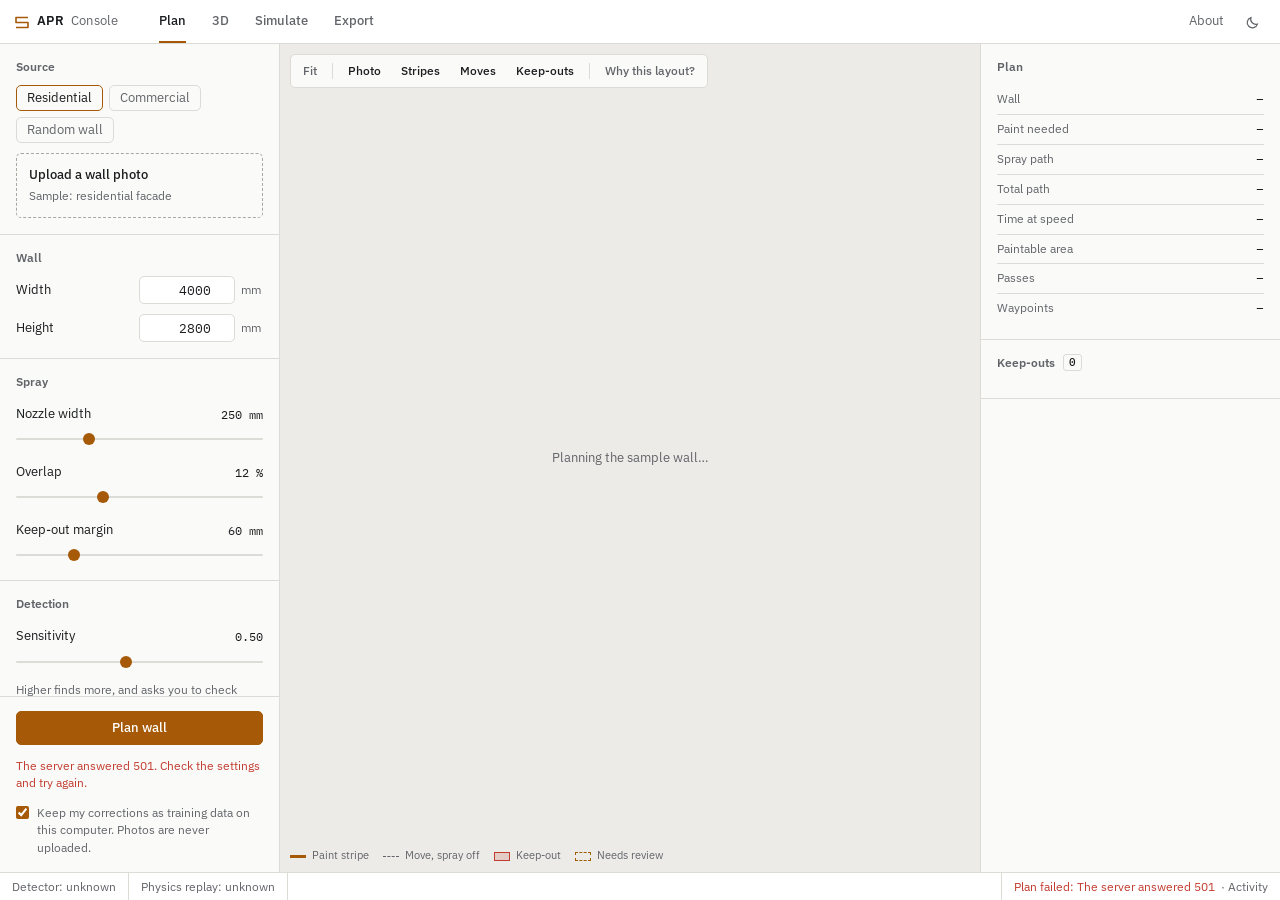
==== commit 78672206: "Bigger sweep preview with a drawn rover, and the photo in the 3D view - Simulate: the preview fills " ====
--- a/templates/index.html
+++ b/templates/index.html
@@ -130,6 +130,7 @@
 					<button type="button" class="tool on" id="layerStripes" aria-pressed="true">Stripes</button>
 					<button type="button" class="tool on" id="layerTransit" aria-pressed="true">Moves</button>
 					<button type="button" class="tool on" id="layerKeepouts" aria-pressed="true">Keep-outs</button>
+					<button type="button" class="tool on" id="layerReplay" aria-pressed="true" hidden>Replay</button>
 					<span class="tool-sep" aria-hidden="true"></span>
 					<button type="button" class="tool" id="layoutWhy" aria-expanded="false" aria-controls="layoutAdvice">Why this layout?</button>
 				</div>
@@ -142,26 +143,29 @@
 					<span class="key key-move"></span>Move, spray off
 					<span class="key key-keep"></span>Keep-out
 					<span class="key key-review"></span>Needs review
-					<span class="key key-true"></span>Simulated true path
+					<span class="key key-true" data-replay hidden></span><span data-replay hidden>Replay: true path</span>
 				</p>
 			</section>
 
 			<section class="view" role="tabpanel" id="panel3d" aria-labelledby="tab3d" hidden>
 				<div class="toolbar" role="toolbar" aria-label="3D view">
+					<button type="button" class="tool" id="isoViewBtn">Angle</button>
 					<button type="button" class="tool" id="resetViewBtn">Front</button>
-					<button type="button" class="tool" id="isoViewBtn">Iso</button>
 					<button type="button" class="tool" id="topDownViewBtn">Top</button>
 					<span class="tool-sep" aria-hidden="true"></span>
+					<button type="button" class="tool on" id="togglePhotoBtn" aria-pressed="true">Photo</button>
 					<button type="button" class="tool on" id="togglePathBtn" aria-pressed="true">Path</button>
 					<button type="button" class="tool on" id="toggleObstaclesBtn" aria-pressed="true">Keep-outs</button>
+					<button type="button" class="tool on" id="toggleLabelsBtn" aria-pressed="true">Labels</button>
 					<button type="button" class="tool" id="wireframeBtn" aria-pressed="false">Wireframe</button>
 				</div>
 				<div class="canvas-wrap" id="viewport3d"></div>
+				<p class="legend" aria-hidden="true">Drag to turn · right-drag to pan · scroll to zoom</p>
 			</section>
 
 			<section class="view sim-view" role="tabpanel" id="panelSimulate" aria-labelledby="tabSimulate" hidden>
 				<div class="sim-columns">
-					<section class="sim-block" aria-labelledby="hPreview">
+					<section class="sim-block sim-preview" aria-labelledby="hPreview">
 						<header class="block-head">
 							<div>
 								<h2 id="hPreview">Preview sweep</h2>
@@ -172,21 +176,24 @@
 								<button type="button" class="btn btn-quiet" id="simPauseBtn">Pause</button>
 								<button type="button" class="btn btn-quiet" id="simResetBtn">Reset</button>
 								<div class="segmented" role="group" aria-label="Speed">
-									<button type="button" class="sim-speed-btn active" data-speed="1">1×</button>
-									<button type="button" class="sim-speed-btn" data-speed="2">2×</button>
-									<button type="button" class="sim-speed-btn" data-speed="5">5×</button>
+									<button type="button" class="sim-speed-btn" data-speed="1" title="Real rover speed">1×</button>
+									<button type="button" class="sim-speed-btn active" data-speed="5">5×</button>
+									<button type="button" class="sim-speed-btn" data-speed="10">10×</button>
+									<button type="button" class="sim-speed-btn" data-speed="25">25×</button>
 								</div>
 							</div>
 						</header>
 						<div class="canvas-wrap sim-canvas" id="simCanvasWrap"><canvas id="simCanvas" role="img" aria-label="Animated preview of the painting path"></canvas></div>
-						<dl class="readouts compact">
+						<div class="progress" aria-hidden="true"><div id="simProgressBar"></div></div>
+						<dl class="stat-strip">
 							<div><dt>State</dt><dd id="simRoverStatus">Ready</dd></div>
-							<div><dt>Position</dt><dd class="mono"><span id="simPosX">0 mm</span>, <span id="simPosY">0 mm</span></dd></div>
-							<div><dt>Progress</dt><dd class="mono"><span id="simProgressPct">0%</span> · <span id="simWpProgress">0 / 0</span></dd></div>
-							<div><dt>Painted</dt><dd class="mono"><span id="simAreaCovered">0.00 m²</span> · <span id="simPaintVolume">0.00 L</span></dd></div>
+							<div><dt>Painted</dt><dd class="mono" id="simProgressPct">0%</dd></div>
+							<div><dt>Area</dt><dd class="mono" id="simAreaCovered">0.00 m²</dd></div>
+							<div><dt>Paint</dt><dd class="mono" id="simPaintVolume">0.00 L</dd></div>
 							<div><dt>Rover time</dt><dd class="mono" id="simElapsedTime">00:00</dd></div>
+							<div><dt>Waypoint</dt><dd class="mono" id="simWpProgress">0 / 0</dd></div>
+							<div><dt>Position, mm</dt><dd class="mono"><span id="simPosX">0</span>, <span id="simPosY">0</span></dd></div>
 						</dl>
-						<div class="progress" aria-hidden="true"><div id="simProgressBar"></div></div>
 					</section>
 
 					<section class="sim-block" aria-labelledby="hPhysics">
@@ -246,10 +253,12 @@
 					<div><dt>Total path</dt><dd class="mono" id="distanceValue">–</dd></div>
 					<div><dt>Time at speed</dt><dd class="mono" id="cycleTimeValue">–</dd></div>
 					<div><dt>Paintable area</dt><dd class="mono" id="areaValue">–</dd></div>
-					<div><dt>Stripes</dt><dd class="mono" id="layoutValue">–</dd></div>
+					<div><dt>Passes</dt><dd class="mono" id="layoutValue">–</dd></div>
 					<div><dt>Waypoints</dt><dd class="mono" id="cellsValue">–</dd></div>
 				</dl>
 			</section>
+
+			<p class="note" id="unreachedNote" hidden></p>
 
 			<p class="note" id="detectorBanner" hidden>Trained model not loaded. Basic edge detection is less reliable on real walls, so check the keep-outs.</p>
 
--- a/static/style.css
+++ b/static/style.css
@@ -430,7 +430,9 @@
 
 .sim-view, .export-view { overflow-y: auto; padding: 16px; gap: 16px; }
 
-.sim-columns { display: grid; grid-template-columns: minmax(0, 1.5fr) minmax(0, 1fr); gap: 16px; align-items: start; }
+.sim-columns { flex: 1 0 auto; display: grid; grid-template-columns: minmax(0, 1fr) 320px; gap: 16px; align-items: stretch; }
+.sim-columns > .sim-block:last-child { align-self: start; }
+.sim-preview { display: flex; flex-direction: column; }
 
 .sim-block {
 	display: grid;
@@ -447,7 +449,12 @@
 
 .sim-controls { display: flex; flex-wrap: wrap; gap: 6px; align-items: center; }
 
-.sim-canvas { height: 340px; flex: none; background: var(--canvas); border: 1px solid var(--line); border-radius: var(--radius); }
+.sim-canvas { flex: 1 1 auto; min-height: 420px; background: var(--canvas); border: 1px solid var(--line); border-radius: var(--radius); }
+
+.stat-strip { margin: 0; display: grid; grid-template-columns: repeat(7, auto); justify-content: space-between; gap: 10px 18px; }
+.stat-strip > div { display: grid; gap: 2px; min-width: 0; }
+.stat-strip dt { color: var(--muted); font-size: 11px; }
+.stat-strip dd { margin: 0; font-size: 13px; white-space: nowrap; }
 
 .progress { height: 2px; background: var(--line); }
 .progress > div { height: 100%; width: 0; background: var(--accent); }
@@ -475,8 +482,6 @@
 .readouts > div:last-child { border-bottom: 0; }
 .readouts dt { color: var(--muted); font-size: 12px; }
 .readouts dd { margin: 0; text-align: right; font-size: 13px; }
-.readouts.compact { grid-template-columns: repeat(auto-fit, minmax(150px, 1fr)); column-gap: 20px; }
-.readouts.compact > div:last-child { border-bottom: 1px solid var(--line); }
 
 /* Inspector */
 
@@ -518,10 +523,11 @@
 }
 
 .review-item + .review-item { margin-top: 8px; }
-.review-head { display: flex; justify-content: space-between; gap: 8px; }
+.review-head { display: grid; gap: 2px; }
 .review-head .mono { color: var(--muted); font-size: 12px; }
-.review-actions { display: flex; flex-wrap: wrap; gap: 6px; align-items: center; }
-.review-actions select.field { width: auto; height: 24px; font-size: 12px; }
+.review-actions { display: grid; grid-template-columns: 1fr 1fr; gap: 6px; }
+.review-actions select.field { grid-column: 1 / -1; width: 100%; }
+.review-actions .btn-small { width: 100%; height: 28px; }
 
 /* Export */
 
@@ -660,6 +666,7 @@
 	.only-medium { display: inline-grid; }
 	.only-wide { display: none; }
 	.sim-columns { grid-template-columns: minmax(0, 1fr); }
+	.stat-strip { grid-template-columns: repeat(4, auto); }
 
 	.drawer-right {
 		position: fixed;
@@ -705,7 +712,8 @@
 	.drawer-left.open { transform: none; visibility: visible; }
 	.legend { display: none; }
 	.sim-view, .export-view { padding: 12px; }
-	.sim-canvas { height: 240px; }
+	.sim-canvas { min-height: 300px; }
+	.stat-strip { grid-template-columns: repeat(2, minmax(0, 1fr)); }
 	.status-item { padding: 0 8px; }
 	#statusSimulator { display: none; }
 }
